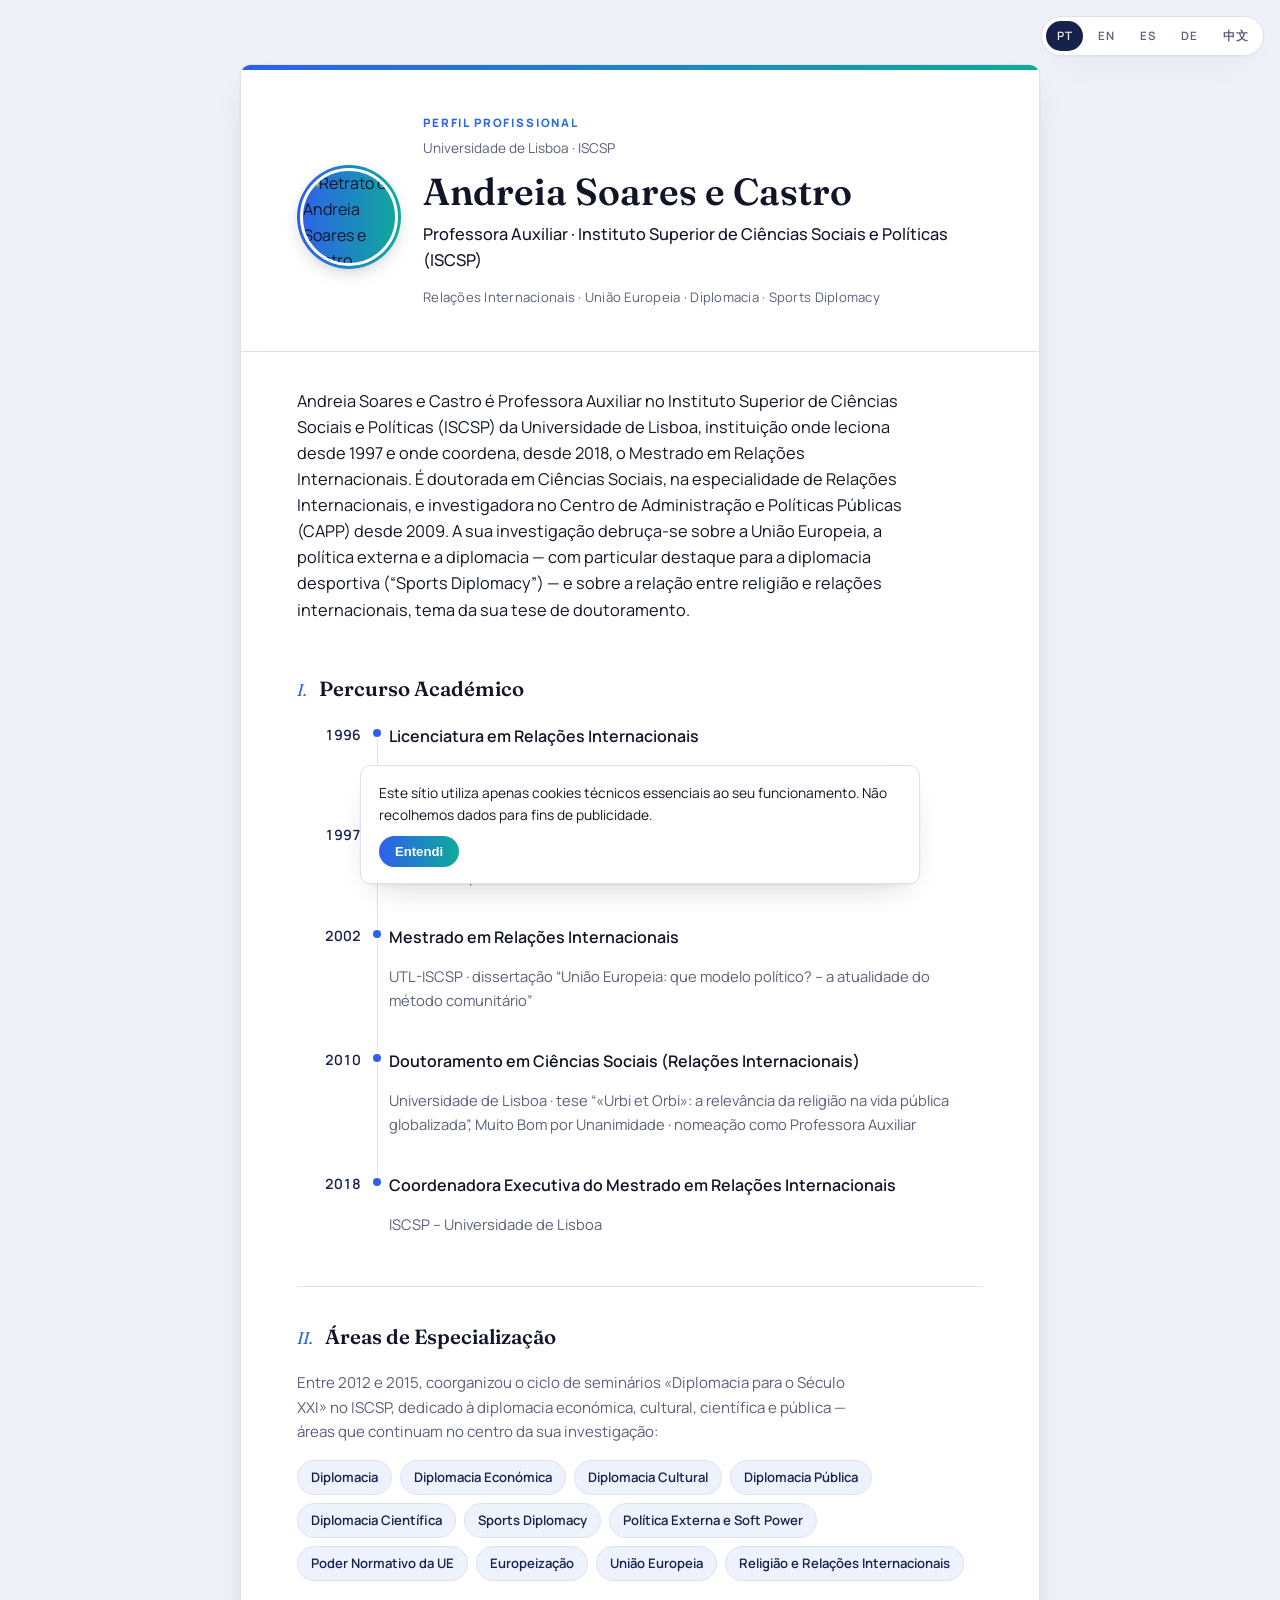
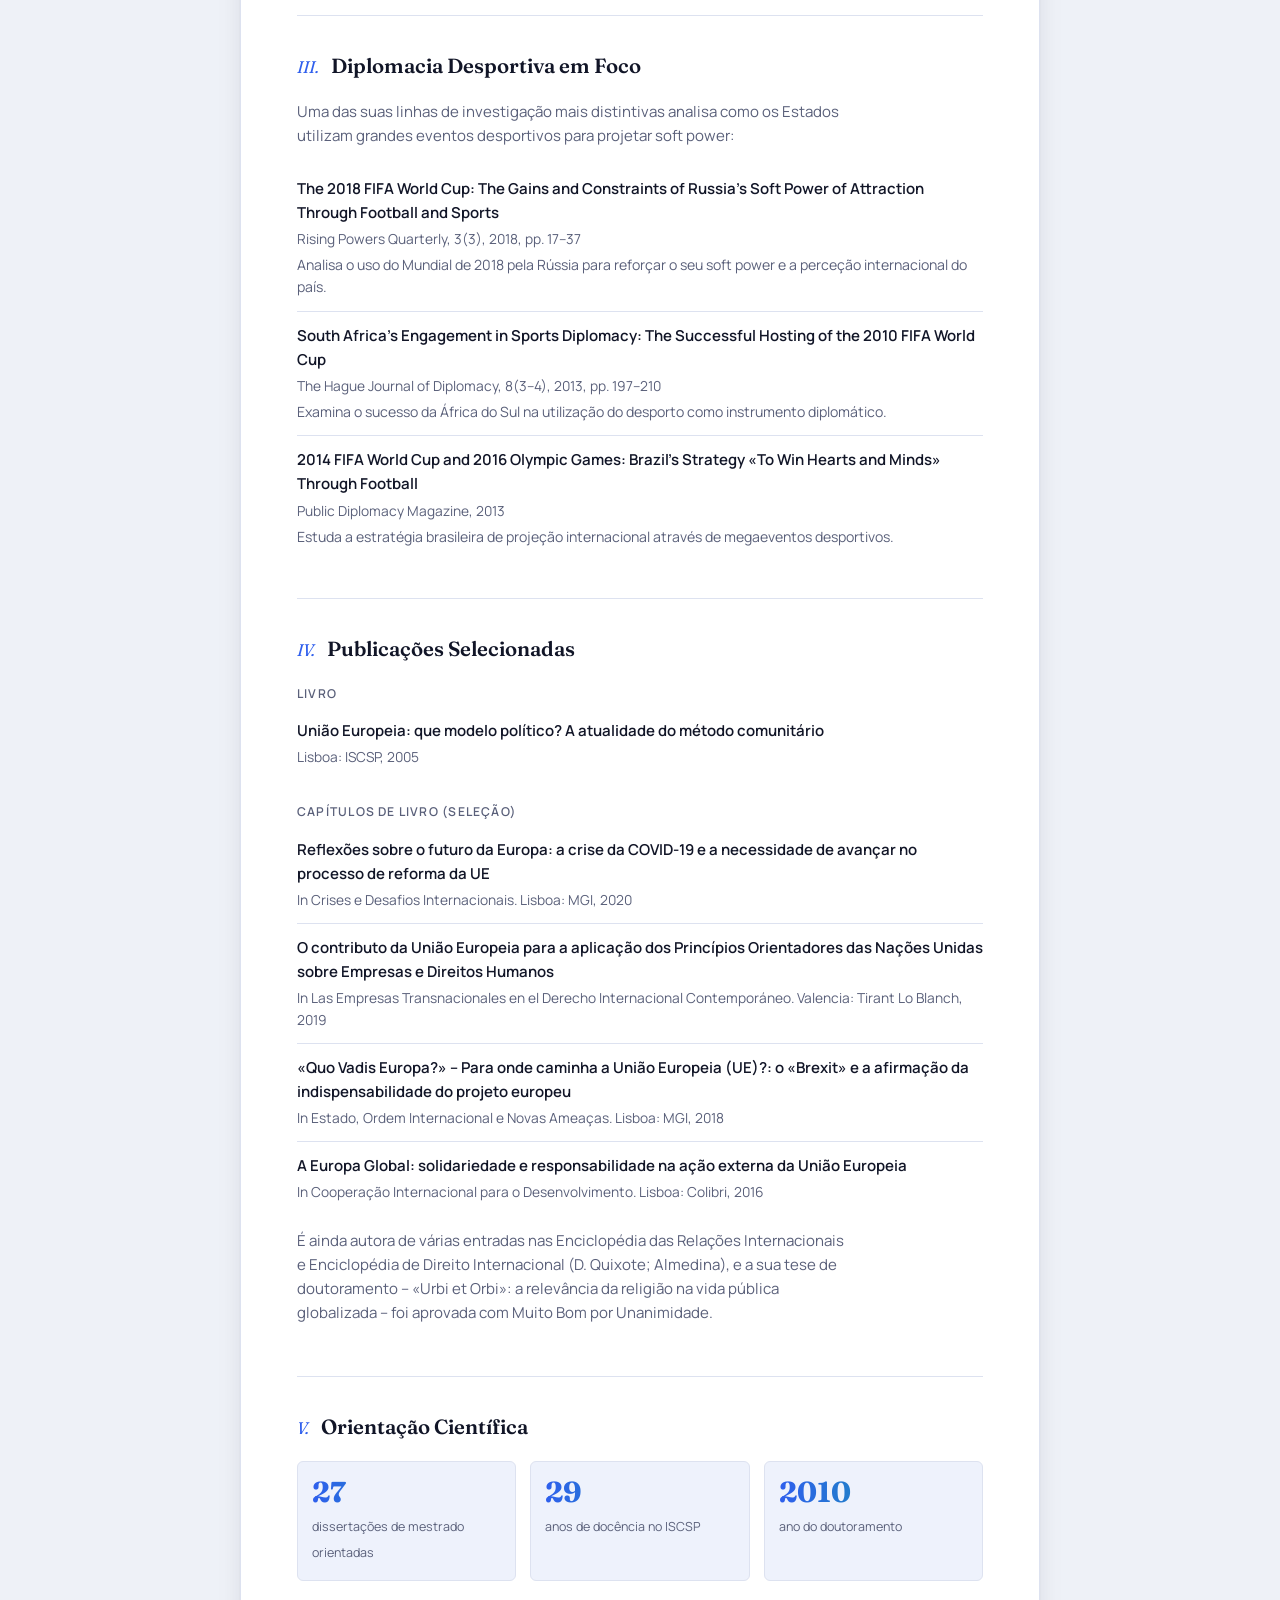
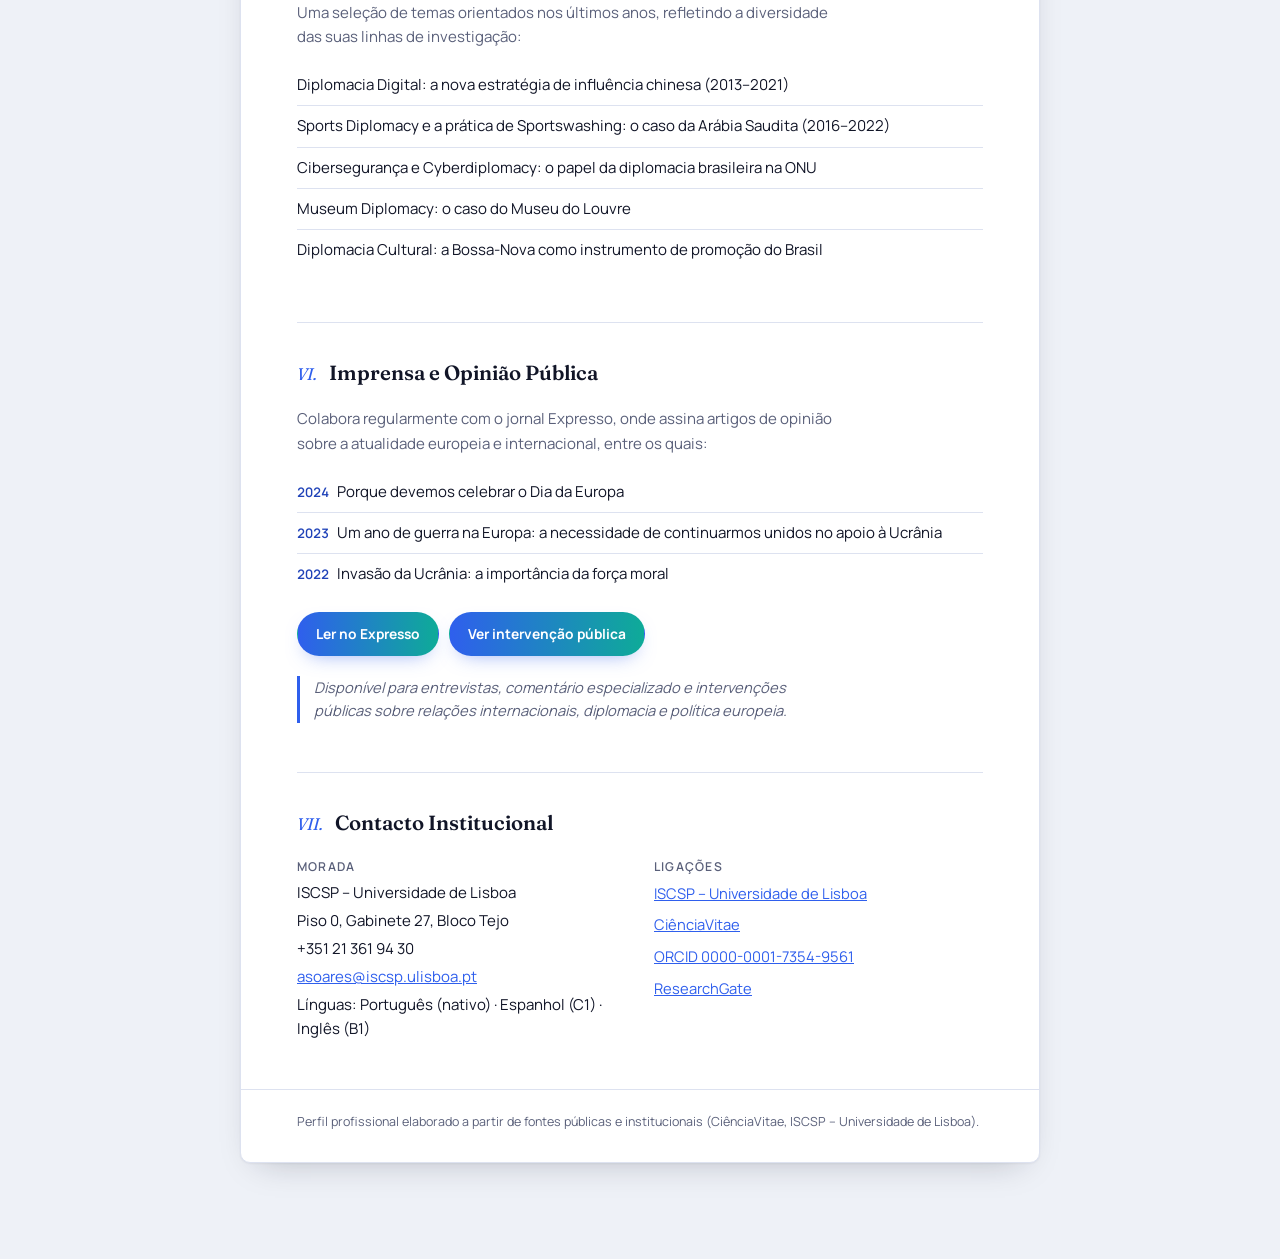
==== index.html @ 1258e805 "Rename index.html.txt to index.html" ====
<!doctype html>
  <html lang="pt-PT" data-lang="pt">
  <head>
  <meta charset="utf-8">
  <meta name="viewport" content="width=device-width, initial-scale=1">
  <title>Andreia Soares e Castro | Relações Internacionais, União Europeia, Diplomacia</title>
<meta name="description" content="Andreia Soares e Castro, Professora Auxiliar no ISCSP – Universidade de Lisboa. Investigação em União Europeia, política externa, diplomacia e Sports Diplomacy. Disponível para entrevistas e intervenções públicas.">
<link rel="canonical" href="https://andreiasoaresecastro.com/">
  <link rel="alternate" hreflang="pt-PT" href="https://andreiasoaresecastro.com/">
  <link rel="alternate" hreflang="en" href="https://andreiasoaresecastro.com/en/">
  <link rel="alternate" hreflang="es" href="https://andreiasoaresecastro.com/es/">
  <link rel="alternate" hreflang="de" href="https://andreiasoaresecastro.com/de/">
  <link rel="alternate" hreflang="zh-CN" href="https://andreiasoaresecastro.com/zh-cn/">
  <link rel="alternate" hreflang="x-default" href="https://andreiasoaresecastro.com/">
  <meta property="og:type" content="profile">
  <meta property="og:title" content="Andreia Soares e Castro | Relações Internacionais, União Europeia, Diplomacia">
  <meta property="og:description" content="Andreia Soares e Castro, Professora Auxiliar no ISCSP – Universidade de Lisboa. Investigação em União Europeia, política externa, diplomacia e Sports Diplomacy. Disponível para entrevistas e intervenções públicas.">
  <meta property="og:url" content="https://andreiasoaresecastro.com/">
  <meta property="og:image" content="https://www.iscsp.ulisboa.pt/uploads/2018/08/5b87fbf381e65-1-1.jpg">
  <meta property="og:locale" content="pt_PT">
  <meta property="og:site_name" content="Andreia Soares e Castro">
  <meta name="twitter:card" content="summary">
  <meta name="twitter:title" content="Andreia Soares e Castro | Relações Internacionais, União Europeia, Diplomacia">
  <meta name="twitter:description" content="Andreia Soares e Castro, Professora Auxiliar no ISCSP – Universidade de Lisboa. Investigação em União Europeia, política externa, diplomacia e Sports Diplomacy. Disponível para entrevistas e intervenções públicas.">
  <meta name="twitter:image" content="https://www.iscsp.ulisboa.pt/uploads/2018/08/5b87fbf381e65-1-1.jpg">
  <meta name="robots" content="index, follow">
  <link rel="stylesheet" href="style.css">
  <link rel="preconnect" href="https://fonts.googleapis.com">
  <link rel="stylesheet" href="https://fonts.googleapis.com/css2?family=Fraunces:opsz,wght@9..144,400;9..144,500;9..144,600;9..144,700&family=Manrope:wght@400;500;600;700;800&display=swap">
  <script type="application/ld+json">
  {
    "@context": "https://schema.org",
    "@type": "Person",
    "name": "Andreia Soares e Castro",
    "jobTitle": "Professora Auxiliar · Instituto Superior de Ciências Sociais e Políticas (ISCSP)",
    "description": "Andreia Soares e Castro, Professora Auxiliar no ISCSP – Universidade de Lisboa. Investigação em União Europeia, política externa, diplomacia e Sports Diplomacy. Disponível para entrevistas e intervenções públicas.",
    "url": "https://andreiasoaresecastro.com/",
    "image": "https://www.iscsp.ulisboa.pt/uploads/2018/08/5b87fbf381e65-1-1.jpg",
    "worksFor": {
    "@type": "CollegeOrUniversity",
          "name": "ISCSP – Universidade de Lisboa",
          "url": "https://www.iscsp.ulisboa.pt/"
      },
  "alumniOf": {
    "@type": "CollegeOrUniversity",
          "name": "Universidade de Lisboa"
      },
        "knowsLanguage": [
          "pt",
          "es",
          "en"
        ],
        "sameAs": [
          "https://www.iscsp.ulisboa.pt/pt/institucional/docentes/docentes/andreia-mendes-soares-e-castro",
          "https://www.cienciavitae.pt/portal/1B1D-8841-751B",
          "https://orcid.org/0000-0001-7354-9561",
          "https://www.researchgate.net/profile/Andreia-Castro",
          "https://expresso.pt/autores/2022-03-21-andreia-soares-e-castro-ea1dba96"
        ]
      }
</script>
      </head>
      <body data-root="true">
      <a class="skip-link" href="#main">Avançar para o conteúdo</a>
<nav class="langbar" role="group" aria-label="Idioma">
  <a href="/" data-lang="pt" aria-current="true">PT</a><a href="/en/" data-lang="en">EN</a><a href="/es/" data-lang="es">ES</a><a href="/de/" data-lang="de">DE</a><a href="/zh-cn/" data-lang="zh">中文</a>
      </nav>

      <div class="sheet">
        <div class="letterhead">
          <span class="portrait-wrap"><img class="portrait" src="https://www.iscsp.ulisboa.pt/uploads/2018/08/5b87fbf381e65-1-1.jpg" alt="Retrato de Andreia Soares e Castro" width="104" height="104" loading="eager"></span>
          <div>
      <p class="eyebrow">PERFIL PROFISSIONAL</p>
            <p class="institution">Universidade de Lisboa · ISCSP</p>
      <h1 class="name">Andreia Soares e Castro</h1>
            <p class="role">Professora Auxiliar · Instituto Superior de Ciências Sociais e Políticas (ISCSP)</p>
            <p class="tagline">Relações Internacionais · União Europeia · Diplomacia · Sports Diplomacy</p>
    </div>
  </div>
  <main id="main">
    <p class="lede" style="margin-top:28px">Andreia Soares e Castro é Professora Auxiliar no Instituto Superior de Ciências Sociais e Políticas (ISCSP) da Universidade de Lisboa, instituição onde leciona desde 1997 e onde coordena, desde 2018, o Mestrado em Relações Internacionais. É doutorada em Ciências Sociais, na especialidade de Relações Internacionais, e investigadora no Centro de Administração e Políticas Públicas (CAPP) desde 2009. A sua investigação debruça-se sobre a União Europeia, a política externa e a diplomacia — com particular destaque para a diplomacia desportiva (“Sports Diplomacy”) — e sobre a relação entre religião e relações internacionais, tema da sua tese de doutoramento.</p>

    <section class="dossier">
      <div class="sec-head"><span class="sec-num">I.</span><h2 class="sec-title">Percurso Académico</h2></div>
      <ul class="timeline"><li><span class="yr">1996</span><p class="tl-title">Licenciatura em Relações Internacionais</p><p class="tl-detail">16 valores · UTL-ISCSP</p></li><li><span class="yr">1997</span><p class="tl-title">Início da atividade docente</p><p class="tl-detail">Instituto Superior de Ciências Sociais e Políticas</p></li><li><span class="yr">2002</span><p class="tl-title">Mestrado em Relações Internacionais</p><p class="tl-detail">UTL-ISCSP · dissertação “União Europeia: que modelo político? – a atualidade do método comunitário”</p></li><li><span class="yr">2010</span><p class="tl-title">Doutoramento em Ciências Sociais (Relações Internacionais)</p><p class="tl-detail">Universidade de Lisboa · tese “«Urbi et Orbi»: a relevância da religião na vida pública globalizada”, Muito Bom por Unanimidade · nomeação como Professora Auxiliar</p></li><li><span class="yr">2018</span><p class="tl-title">Coordenadora Executiva do Mestrado em Relações Internacionais</p><p class="tl-detail">ISCSP – Universidade de Lisboa</p></li></ul>
    </section>

    <section class="dossier">
      <div class="sec-head"><span class="sec-num">II.</span><h2 class="sec-title">Áreas de Especialização</h2></div>
      <p class="intro-line">Entre 2012 e 2015, coorganizou o ciclo de seminários «Diplomacia para o Século XXI» no ISCSP, dedicado à diplomacia económica, cultural, científica e pública — áreas que continuam no centro da sua investigação:</p>
            <div class="tags"><span class="tag">Diplomacia</span><span class="tag">Diplomacia Económica</span><span class="tag">Diplomacia Cultural</span><span class="tag">Diplomacia Pública</span><span class="tag">Diplomacia Científica</span><span class="tag">Sports Diplomacy</span><span class="tag">Política Externa e Soft Power</span><span class="tag">Poder Normativo da UE</span><span class="tag">Europeização</span><span class="tag">União Europeia</span><span class="tag">Religião e Relações Internacionais</span></div>
          </section>
          <section class="dossier">
            <div class="sec-head"><span class="sec-num">III.</span><h2 class="sec-title">Diplomacia Desportiva em Foco</h2></div>
            <p class="intro-line">Uma das suas linhas de investigação mais distintivas analisa como os Estados utilizam grandes eventos desportivos para projetar soft power:</p>
            <ul class="biblio"><li><span class="cite-title">The 2018 FIFA World Cup: The Gains and Constraints of Russia&#x27;s Soft Power of Attraction Through Football and Sports</span><span class="cite-meta">Rising Powers Quarterly, 3(3), 2018, pp. 17–37</span><span class="cite-note">Analisa o uso do Mundial de 2018 pela Rússia para reforçar o seu soft power e a perceção internacional do país.</span></li><li><span class="cite-title">South Africa&#x27;s Engagement in Sports Diplomacy: The Successful Hosting of the 2010 FIFA World Cup</span><span class="cite-meta">The Hague Journal of Diplomacy, 8(3–4), 2013, pp. 197–210</span><span class="cite-note">Examina o sucesso da África do Sul na utilização do desporto como instrumento diplomático.</span></li><li><span class="cite-title">2014 FIFA World Cup and 2016 Olympic Games: Brazil&#x27;s Strategy «To Win Hearts and Minds» Through Football</span><span class="cite-meta">Public Diplomacy Magazine, 2013</span><span class="cite-note">Estuda a estratégia brasileira de projeção internacional através de megaeventos desportivos.</span></li></ul>
    </section>

          <section class="dossier">
            <div class="sec-head"><span class="sec-num">IV.</span><h2 class="sec-title">Publicações Selecionadas</h2></div>
      <h4 class="sub">Livro</h4>
      <ul class="biblio"><li><span class="cite-title">União Europeia: que modelo político? A atualidade do método comunitário</span><span class="cite-meta">Lisboa: ISCSP, 2005</span></li></ul>
            <h4 class="sub">Capítulos de Livro (seleção)</h4>
            <ul class="biblio"><li><span class="cite-title">Reflexões sobre o futuro da Europa: a crise da COVID-19 e a necessidade de avançar no processo de reforma da UE</span><span class="cite-meta">In Crises e Desafios Internacionais. Lisboa: MGI, 2020</span></li><li><span class="cite-title">O contributo da União Europeia para a aplicação dos Princípios Orientadores das Nações Unidas sobre Empresas e Direitos Humanos</span><span class="cite-meta">In Las Empresas Transnacionales en el Derecho Internacional Contemporáneo. Valencia: Tirant Lo Blanch, 2019</span></li><li><span class="cite-title">«Quo Vadis Europa?» – Para onde caminha a União Europeia (UE)?: o «Brexit» e a afirmação da indispensabilidade do projeto europeu</span><span class="cite-meta">In Estado, Ordem Internacional e Novas Ameaças. Lisboa: MGI, 2018</span></li><li><span class="cite-title">A Europa Global: solidariedade e responsabilidade na ação externa da União Europeia</span><span class="cite-meta">In Cooperação Internacional para o Desenvolvimento. Lisboa: Colibri, 2016</span></li></ul>
            <p class="intro-line" style="margin-top:14px">É ainda autora de várias entradas nas Enciclopédia das Relações Internacionais e Enciclopédia de Direito Internacional (D. Quixote; Almedina), e a sua tese de doutoramento – «Urbi et Orbi»: a relevância da religião na vida pública globalizada – foi aprovada com Muito Bom por Unanimidade.</p>
          </section>
          <section class="dossier">
            <div class="sec-head"><span class="sec-num">V.</span><h2 class="sec-title">Orientação Científica</h2></div>
            <div class="stats">
              <div class="stat"><span class="num">27</span><span class="lbl">dissertações de mestrado orientadas</span></div>
        <div class="stat"><span class="num">29</span><span class="lbl">anos de docência no ISCSP</span></div>
        <div class="stat"><span class="num">2010</span><span class="lbl">ano do doutoramento</span></div>
      </div>
      <p class="intro-line">Uma seleção de temas orientados nos últimos anos, refletindo a diversidade das suas linhas de investigação:</p>
      <ul class="press-list"><li>Diplomacia Digital: a nova estratégia de influência chinesa (2013–2021)</li><li>Sports Diplomacy e a prática de Sportswashing: o caso da Arábia Saudita (2016–2022)</li><li>Cibersegurança e Cyberdiplomacy: o papel da diplomacia brasileira na ONU</li><li>Museum Diplomacy: o caso do Museu do Louvre</li><li>Diplomacia Cultural: a Bossa-Nova como instrumento de promoção do Brasil</li></ul>
    </section>

    <section class="dossier">
      <div class="sec-head"><span class="sec-num">VI.</span><h2 class="sec-title">Imprensa e Opinião Pública</h2></div>
      <p class="intro-line">Colabora regularmente com o jornal Expresso, onde assina artigos de opinião sobre a atualidade europeia e internacional, entre os quais:</p>
      <ul class="press-list"><li><span class="yr-badge">2024</span>Porque devemos celebrar o Dia da Europa</li><li><span class="yr-badge">2023</span>Um ano de guerra na Europa: a necessidade de continuarmos unidos no apoio à Ucrânia</li><li><span class="yr-badge">2022</span>Invasão da Ucrânia: a importância da força moral</li></ul>
      <div class="btnrow">
        <a class="btn" href="https://expresso.pt/autores/2022-03-21-andreia-soares-e-castro-ea1dba96" target="_blank" rel="noopener">Ler no Expresso</a>
        <a class="btn" href="https://www.facebook.com/watch/?v=1083392265609381" target="_blank" rel="noopener">Ver intervenção pública</a>
      </div>
      <p class="availability">Disponível para entrevistas, comentário especializado e intervenções públicas sobre relações internacionais, diplomacia e política europeia.</p>
    </section>

    <section class="dossier">
            <div class="sec-head"><span class="sec-num">VII.</span><h2 class="sec-title">Contacto Institucional</h2></div>
            <div class="contact-grid">
              <div>
                <h4 class="sub">Morada</h4>
                <p>ISCSP &ndash; Universidade de Lisboa</p>
                <p>Piso 0, Gabinete 27, Bloco Tejo</p>
          <p>+351 21 361 94 30</p>
                <p><a href="mailto:asoares@iscsp.ulisboa.pt">asoares@iscsp.ulisboa.pt</a></p>
                <p>Línguas: Português (nativo) · Espanhol (C1) · Inglês (B1)</p>
              </div>
              <div>
                <h4 class="sub">Ligações</h4>
                <ul class="linklist">
                  <li><a href="https://www.iscsp.ulisboa.pt/pt/institucional/docentes/docentes/andreia-mendes-soares-e-castro" target="_blank" rel="noopener">ISCSP &ndash; Universidade de Lisboa</a></li>
                  <li><a href="https://www.cienciavitae.pt/portal/1B1D-8841-751B" target="_blank" rel="noopener">Ci&ecirc;nciaVitae</a></li>
                  <li><a href="https://orcid.org/0000-0001-7354-9561" target="_blank" rel="noopener">ORCID 0000-0001-7354-9561</a></li>
                  <li><a href="https://www.researchgate.net/profile/Andreia-Castro" target="_blank" rel="noopener">ResearchGate</a></li>
                </ul>
              </div>
            </div>
          </section>
</main>
      
        <footer class="colophon">Perfil profissional elaborado a partir de fontes públicas e institucionais (CiênciaVitae, ISCSP – Universidade de Lisboa).</footer>
</div>

<div class="cookie-banner" id="cookieBanner" role="dialog" aria-live="polite" hidden>
        <p>Este sítio utiliza apenas cookies técnicos essenciais ao seu funcionamento. Não recolhemos dados para fins de publicidade.</p>
        <button type="button" id="cookieAccept">Entendi</button>
      </div>
      
      <script src="site.js"></script>
      </body>
      </html>
---- style.css ----
:root{
    --bg:#eef1f7; --surface:#ffffff; --surface-2:#eef2fc; --ink:#111527; --ink-muted:#5a607a;
    --accent:#2f5fed; --accent-strong:#1f42b8; --accent-2:#0eab98; --line:#dde2f0;
    --navy:#16224a; --link:#2f5fed;
    --grad: linear-gradient(90deg, #2f5fed 0%, #0eab98 100%);
    --shadow: 0 1px 2px rgba(17,21,39,.05), 0 14px 34px -18px rgba(17,21,39,.28);
}
@media (prefers-color-scheme: dark){
    :root:not([data-theme="light"]){
          --bg:#0a0e1a; --surface:#111729; --surface-2:#182140; --ink:#edf0f9; --ink-muted:#99a2c0;
          --accent:#6690ff; --accent-strong:#8fabff; --accent-2:#2fe0c6; --line:#232c48;
          --navy:#9fb4f2; --link:#8fabff;
          --grad: linear-gradient(90deg, #6690ff 0%, #2fe0c6 100%);
          --shadow: 0 1px 2px rgba(0,0,0,.5), 0 14px 34px -16px rgba(0,0,0,.65);
    }
}
:root[data-theme="dark"]{
    --bg:#0a0e1a; --surface:#111729; --surface-2:#182140; --ink:#edf0f9; --ink-muted:#99a2c0;
    --accent:#6690ff; --accent-strong:#8fabff; --accent-2:#2fe0c6; --line:#232c48;
    --navy:#9fb4f2; --link:#8fabff;
    --grad: linear-gradient(90deg, #6690ff 0%, #2fe0c6 100%);
    --shadow: 0 1px 2px rgba(0,0,0,.5), 0 14px 34px -16px rgba(0,0,0,.65);
}
*{box-sizing:border-box;}
body{
    margin:0; background:var(--bg); color:var(--ink);
    font-family:'Manrope','PingFang SC','Microsoft YaHei',-apple-system,sans-serif;
    padding:0 16px; padding-block:64px 96px; line-height:1.6;
}
h1,h2,h3,.display{ font-family:'Fraunces',Georgia,'Songti SC',serif; text-wrap:balance; color:var(--ink); }
a{ color:var(--link); }
.skip-link{ position:absolute; left:-999px; top:auto; }
.skip-link:focus{ position:fixed; left:16px; top:16px; z-index:999; background:var(--surface); color:var(--ink); padding:10px 16px; border-radius:6px; box-shadow:var(--shadow); }

.langbar{
    position:fixed; top:16px; right:16px; z-index:50; display:flex; gap:4px;
    background:var(--surface); border:1px solid var(--line); border-radius:999px; padding:4px; box-shadow:var(--shadow);
}
.langbar a{
    font-family:'Manrope',sans-serif; font-size:.72rem; letter-spacing:.04em; font-weight:600;
    text-decoration:none; color:var(--ink-muted); padding:6px 11px; border-radius:999px; cursor:pointer;
}
.langbar a[aria-current="true"]{ background:var(--navy); color:var(--bg); }
.langbar a:focus-visible{ outline:2px solid var(--accent); outline-offset:2px; }

.sheet{ max-width:800px; margin:0 auto; background:var(--surface); border:1px solid var(--line); border-radius:10px; box-shadow:var(--shadow); overflow:hidden; }
.sheet::before{ content:""; display:block; height:5px; background:var(--grad); }

.letterhead{ padding:44px clamp(20px,5vw,56px) 30px; border-bottom:1px solid var(--line); display:flex; gap:22px; align-items:center; }
.portrait-wrap{ flex:none; width:104px; height:104px; border-radius:50%; background:var(--grad); padding:3px; box-shadow:0 6px 20px -8px rgba(17,21,39,.35); }
.portrait-wrap img{ display:block; width:100%; height:100%; border-radius:50%; object-fit:cover; object-position:top center; border:3px solid var(--surface); }
@media (max-width:480px){ .portrait-wrap{ width:76px; height:76px; } }
.eyebrow{ font-size:.72rem; letter-spacing:.16em; font-weight:800; background:var(--grad); -webkit-background-clip:text; background-clip:text; color:transparent; text-transform:uppercase; margin:0 0 6px; }
.institution{ font-size:.85rem; color:var(--ink-muted); margin:0 0 10px; }
h1.name{ font-size:clamp(1.7rem,4.2vw,2.35rem); font-weight:600; margin:0 0 8px; line-height:1.15; }
.role{ font-size:1.02rem; color:var(--ink); margin:0 0 10px; font-weight:500; }
.tagline{ font-size:.82rem; color:var(--ink-muted); letter-spacing:.02em; }

main{ padding:8px clamp(20px,5vw,56px) 10px; }
section.dossier{ padding:34px 0; border-bottom:1px solid var(--line); }
section.dossier:last-of-type{ border-bottom:none; }
.sec-head{ display:flex; align-items:baseline; gap:12px; margin:0 0 18px; }
.sec-num{ font-family:'Fraunces',serif; font-style:italic; color:var(--accent); font-size:1.05rem; flex:none; }
.sec-title{ font-size:1.28rem; font-weight:600; margin:0; }
p.lede{ font-size:1.02rem; max-width:62ch; color:var(--ink); }
p.intro-line{ color:var(--ink-muted); font-size:.94rem; max-width:62ch; margin:0 0 16px; }

.timeline{ list-style:none; margin:0; padding:0; }
.timeline li{ position:relative; padding:0 0 22px 92px; min-height:22px; }
.timeline li:last-child{ padding-bottom:0; }
.timeline .yr{ position:absolute; left:0; top:0; width:64px; text-align:right; font-variant-numeric:tabular-nums; font-weight:600; color:var(--navy); font-size:.88rem; }
.timeline li::before{ content:""; position:absolute; left:76px; top:5px; width:8px; height:8px; border-radius:50%; background:var(--accent); }
.timeline li::after{ content:""; position:absolute; left:79.5px; top:15px; bottom:-2px; width:1px; background:var(--line); }
.timeline li:last-child::after{ display:none; }
.timeline .tl-title{ font-weight:600; margin:0 0 2px; }
.timeline .tl-detail{ color:var(--ink-muted); font-size:.92rem; }

.tags{ display:flex; flex-wrap:wrap; gap:8px; }
.tag{ background:var(--surface-2); color:var(--navy); border:1px solid var(--line); border-radius:999px; padding:6px 13px; font-size:.82rem; font-weight:600; }

.stats{ display:grid; grid-template-columns:repeat(3,1fr); gap:14px; margin-bottom:20px; }
.stat{ border:1px solid var(--line); border-radius:6px; padding:16px 14px; background:var(--surface-2); }
.stat .num{ font-family:'Fraunces',serif; font-size:1.8rem; font-weight:700; font-variant-numeric:tabular-nums; background:var(--grad); -webkit-background-clip:text; background-clip:text; color:transparent; display:block; line-height:1; margin-bottom:6px; }
.stat .lbl{ font-size:.78rem; color:var(--ink-muted); }
@media (max-width:520px){ .stats{ grid-template-columns:1fr 1fr; } }

.biblio{ list-style:none; margin:0 0 4px; padding:0; }
.biblio li{ padding:12px 0; border-top:1px solid var(--line); font-size:.94rem; }
.biblio li:first-child{ border-top:none; }
.biblio .cite-title{ font-weight:600; }
.biblio .cite-meta{ color:var(--ink-muted); font-size:.86rem; display:block; margin-top:3px;}
.biblio .cite-note{ color:var(--ink-muted); font-size:.88rem; display:block; margin-top:4px; }

h4.sub{ font-family:'Manrope',sans-serif; font-size:.76rem; letter-spacing:.1em; text-transform:uppercase; color:var(--ink-muted); font-weight:600; margin:22px 0 4px; }
h4.sub:first-of-type{ margin-top:2px; }

.press-list{ list-style:none; margin:0 0 18px; padding:0; }
.press-list li{ padding:8px 0; border-top:1px solid var(--line); font-size:.94rem; }
.press-list li:first-child{ border-top:none; }
.press-list .yr-badge{ display:inline-block; font-variant-numeric:tabular-nums; color:var(--accent-strong); font-weight:600; font-size:.82rem; margin-right:8px; }

.btnrow{ display:flex; flex-wrap:wrap; gap:10px; margin:18px 0 20px; }
.btn{ display:inline-flex; align-items:center; gap:6px; border:1px solid transparent; background:var(--grad); color:#fff; text-decoration:none; padding:10px 18px; border-radius:999px; font-size:.86rem; font-weight:700; box-shadow:0 8px 20px -10px rgba(47,95,237,.55); }
.btn:hover{ filter:brightness(1.08); }

.availability{ font-style:italic; color:var(--ink-muted); font-size:.92rem; border-left:3px solid var(--accent); padding-left:14px; max-width:60ch; }

.contact-grid{ display:grid; grid-template-columns:1fr 1fr; gap:22px 28px; }
@media (max-width:560px){ .contact-grid{ grid-template-columns:1fr; } }
.contact-grid h4.sub{ margin-top:0; }
.contact-grid p{ margin:0 0 4px; font-size:.94rem; }
.linklist{ list-style:none; margin:0; padding:0; display:flex; flex-direction:column; gap:6px; }
.linklist a{ font-size:.92rem; }

footer.colophon{ padding:22px clamp(20px,5vw,56px) 30px; font-size:.78rem; color:var(--ink-muted); border-top:1px solid var(--line); }

.cookie-banner{ position:fixed; left:16px; right:16px; bottom:16px; max-width:560px; margin:0 auto; background:var(--surface); border:1px solid var(--line); border-radius:10px; box-shadow:var(--shadow); padding:16px 18px; font-size:.86rem; color:var(--ink); z-index:80; }
.cookie-banner p{ margin:0 0 10px; }
.cookie-banner button{ background:var(--grad); color:#fff; border:none; border-radius:999px; padding:8px 16px; font-weight:700; font-size:.82rem; cursor:pointer; }

[hidden]{ display:none !important; }

@media (prefers-reduced-motion:no-preference){
    .sheet{ animation:rise .5s ease-out; }
    @keyframes rise{ from{ opacity:0; transform:translateY(6px);} to{opacity:1; transform:none;} }
}
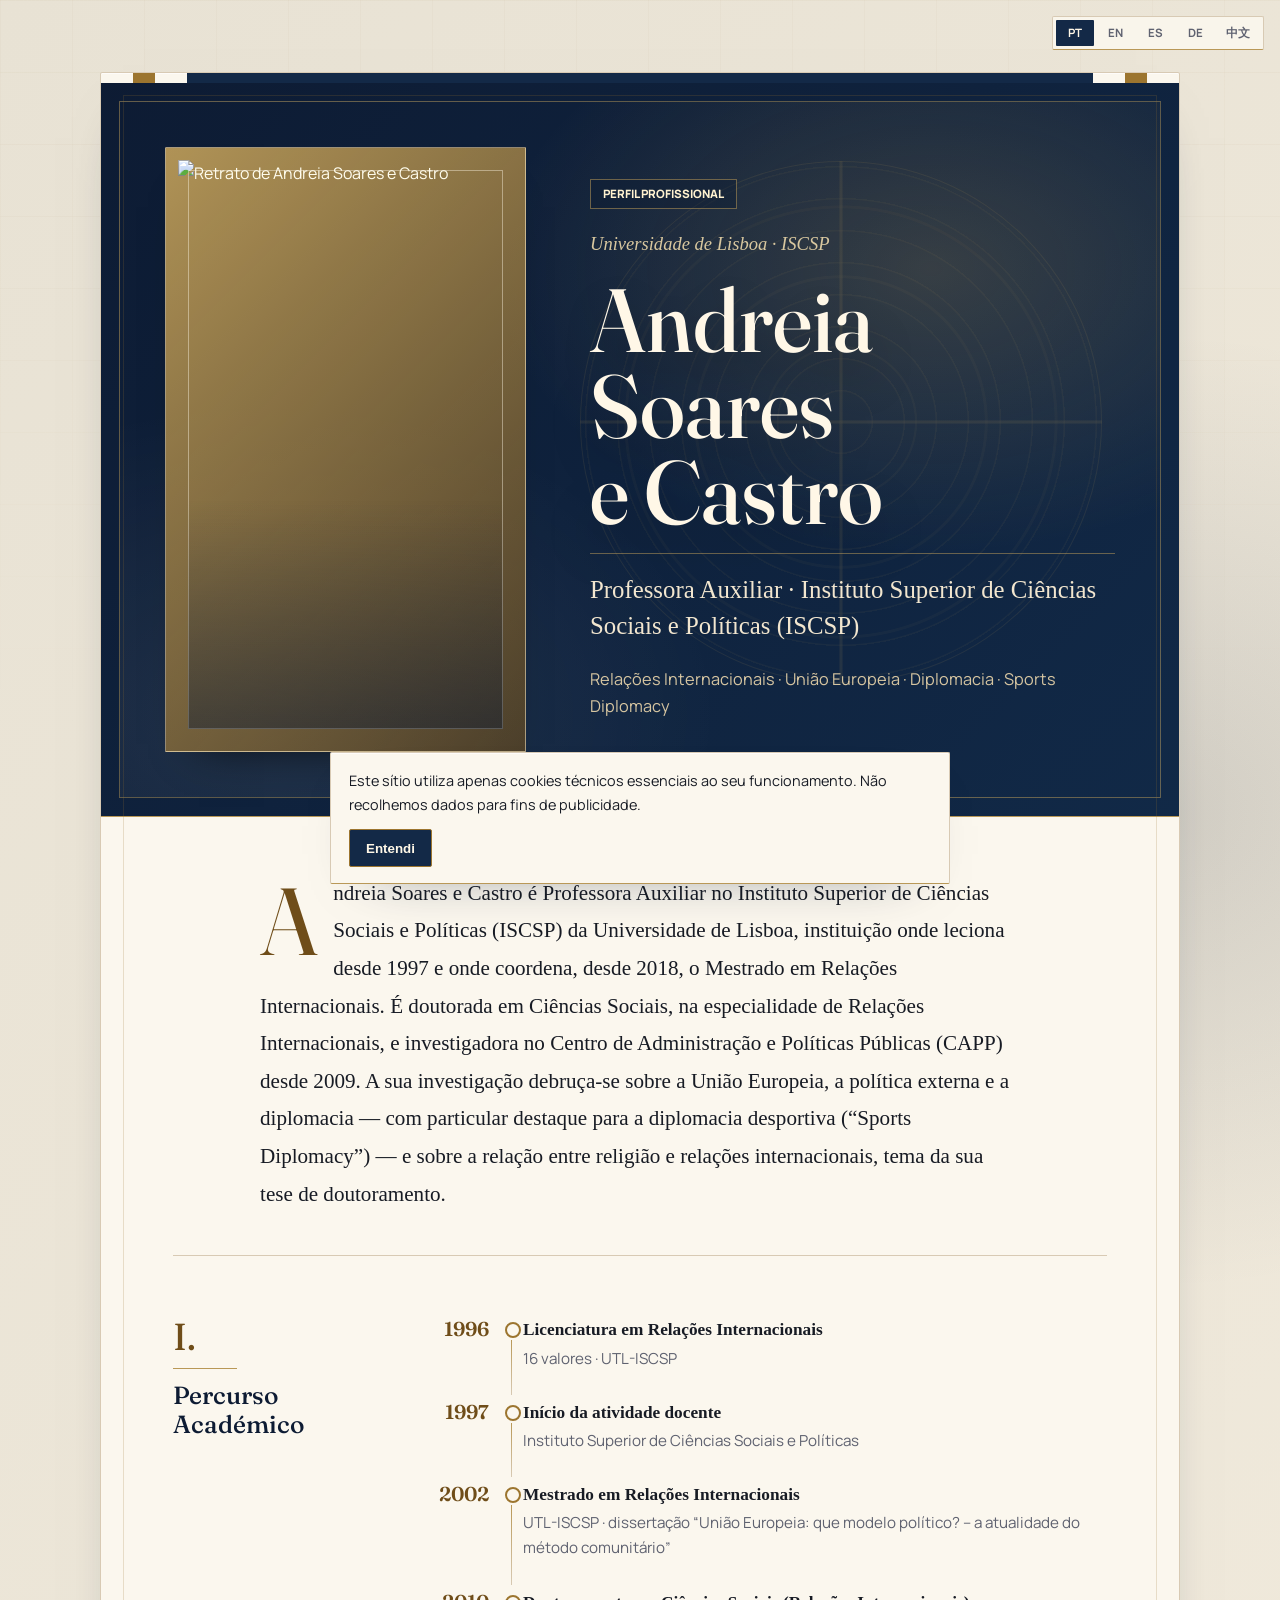
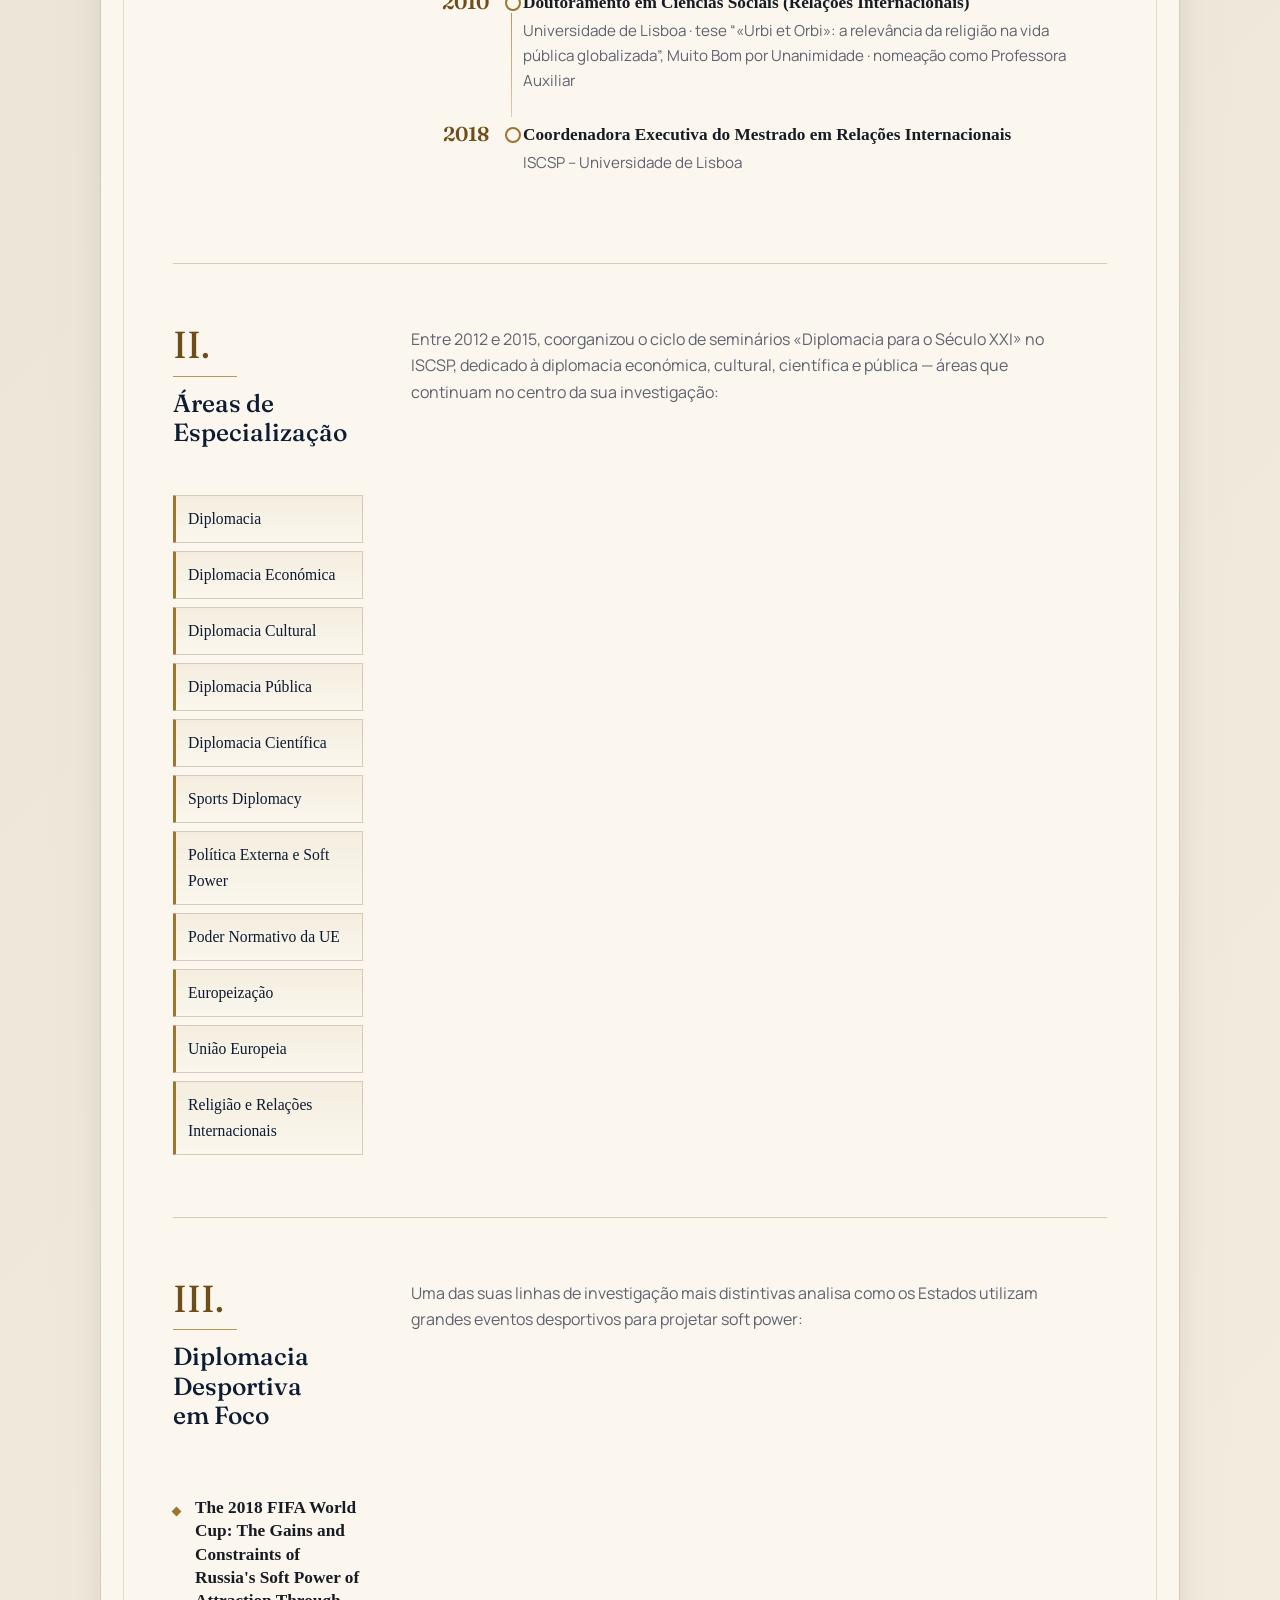
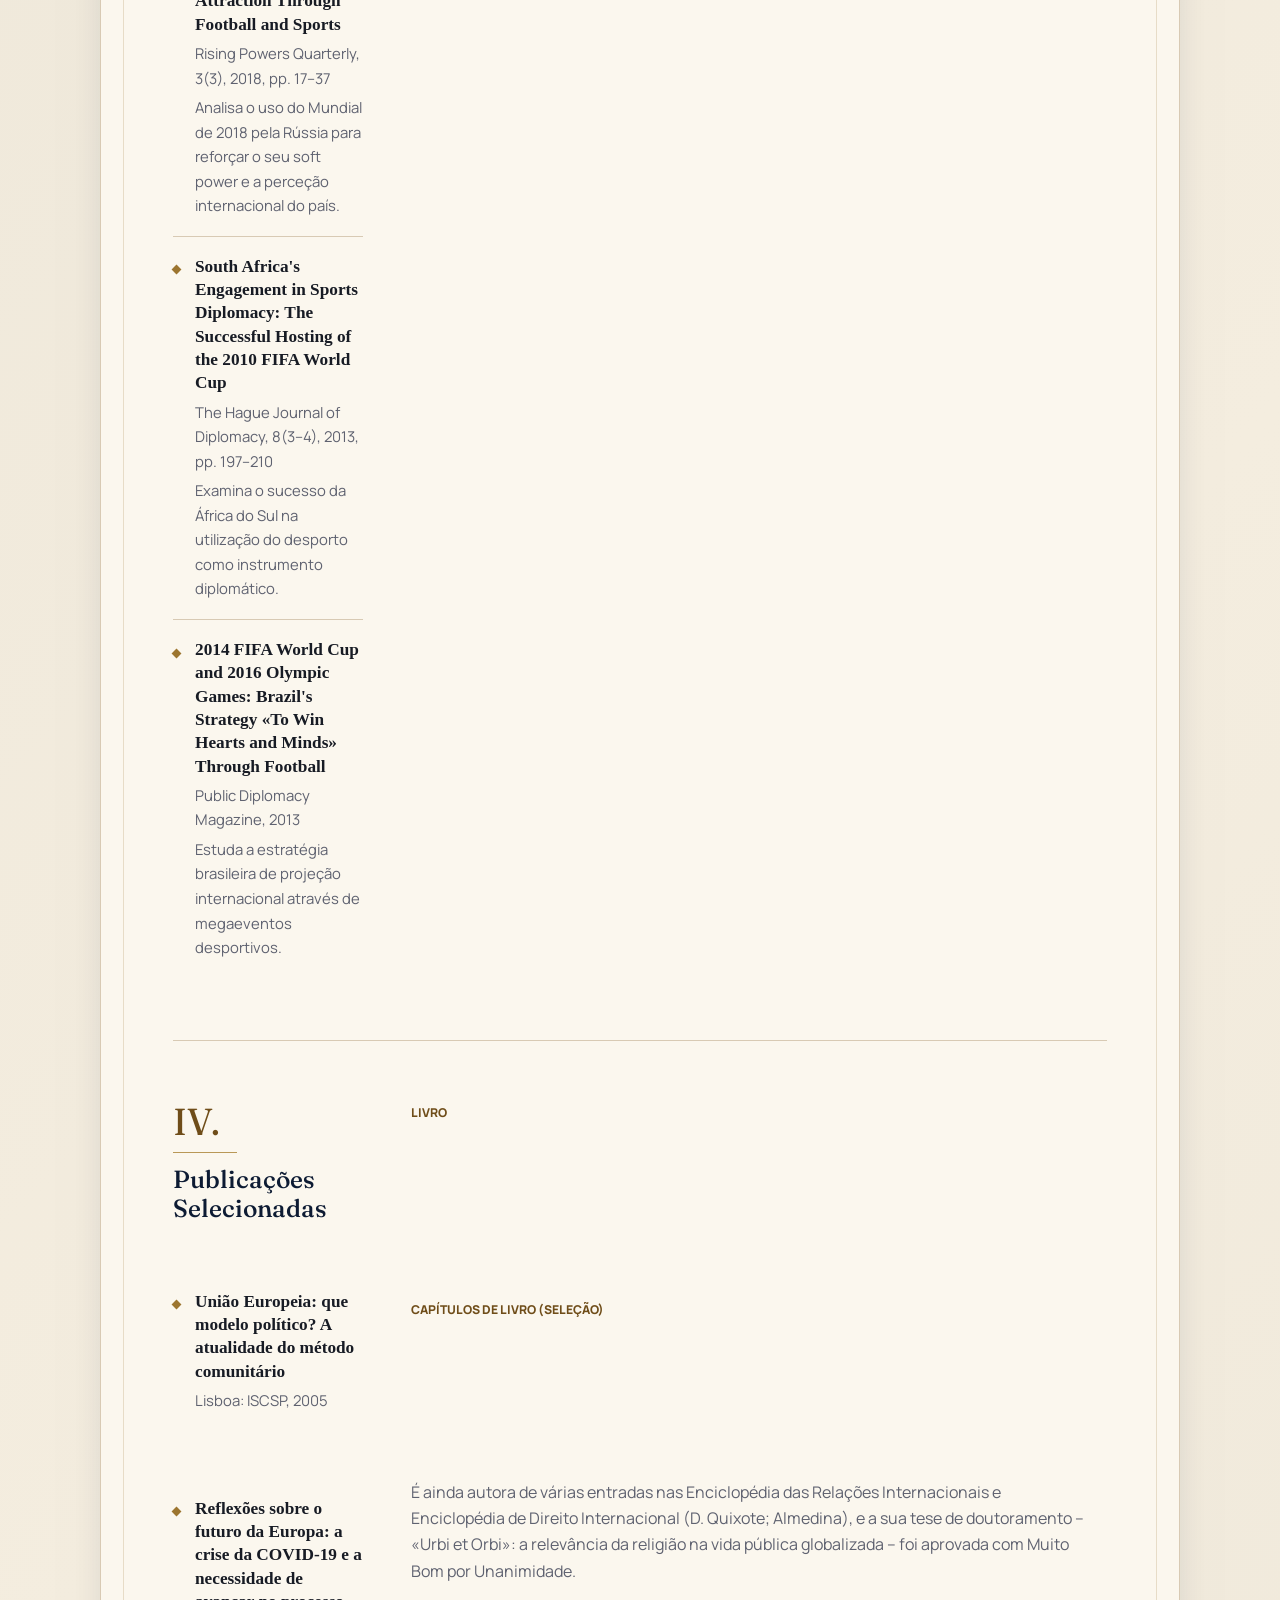
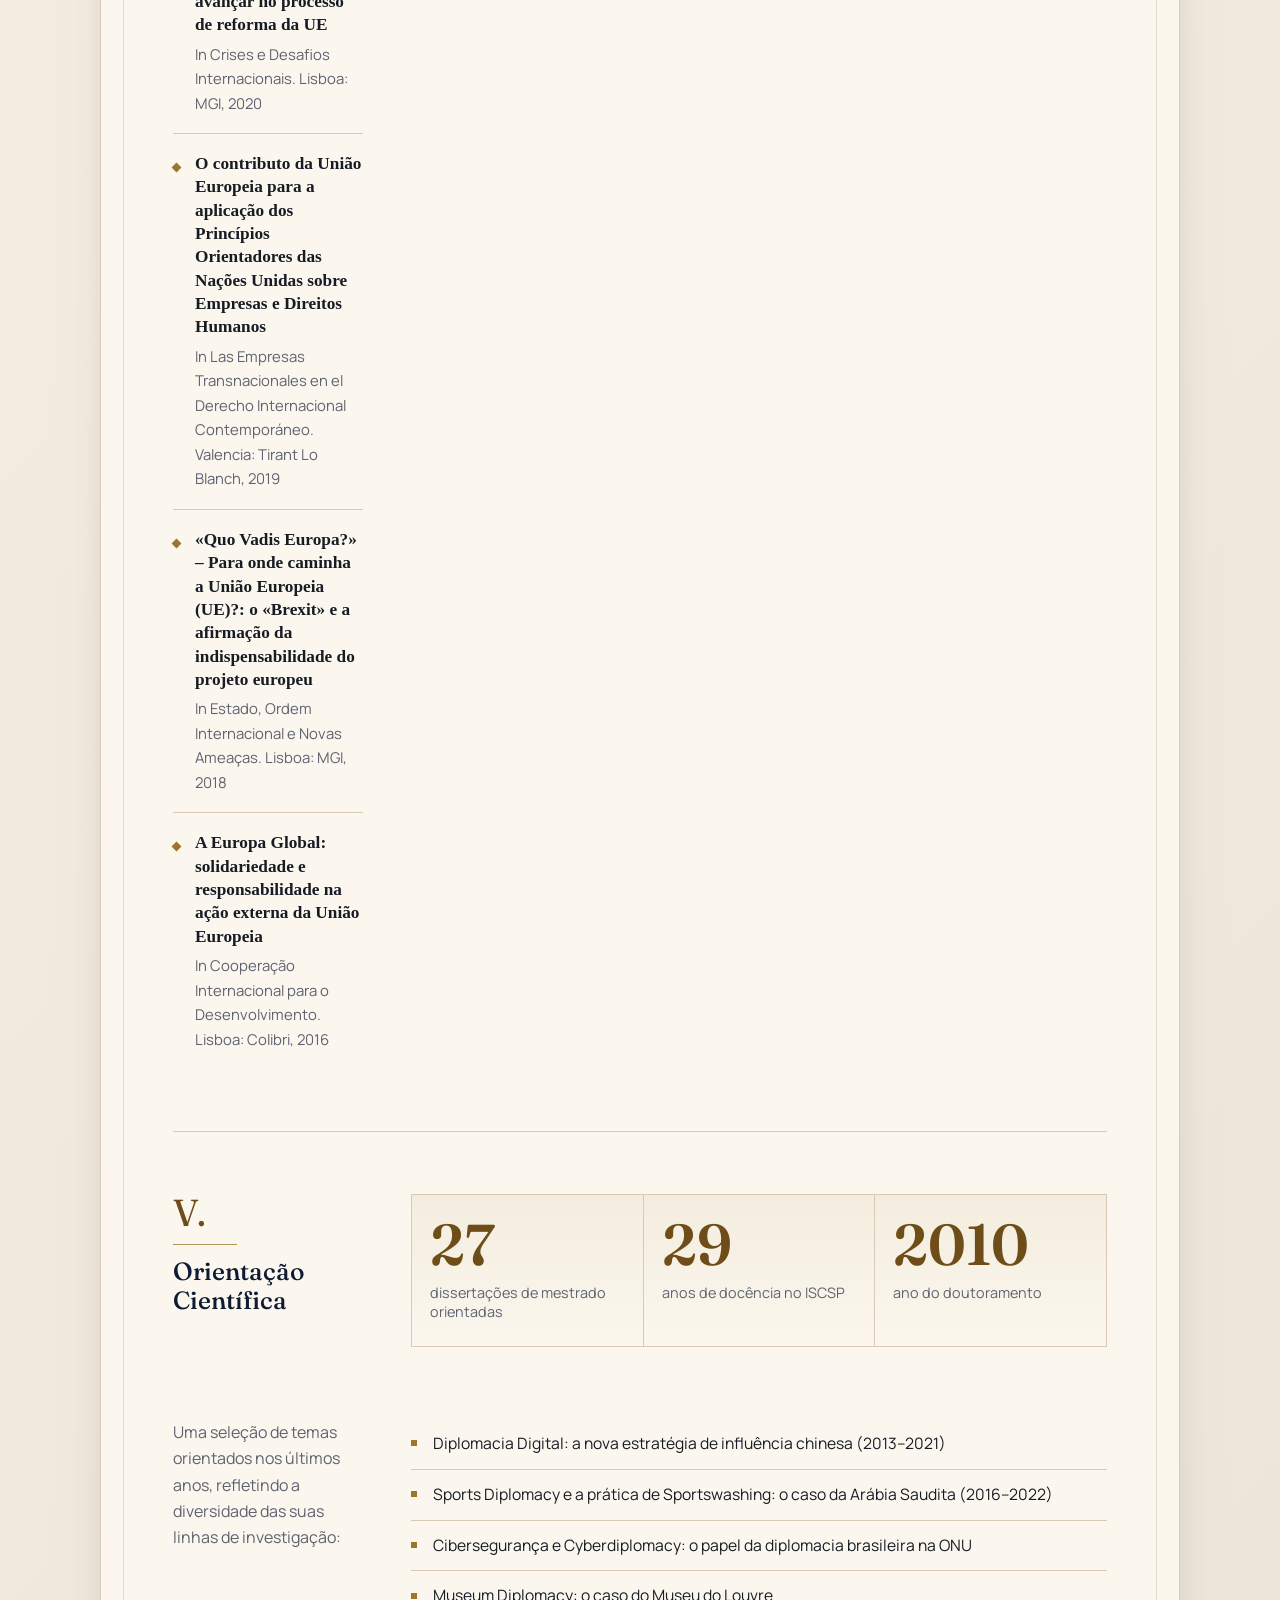
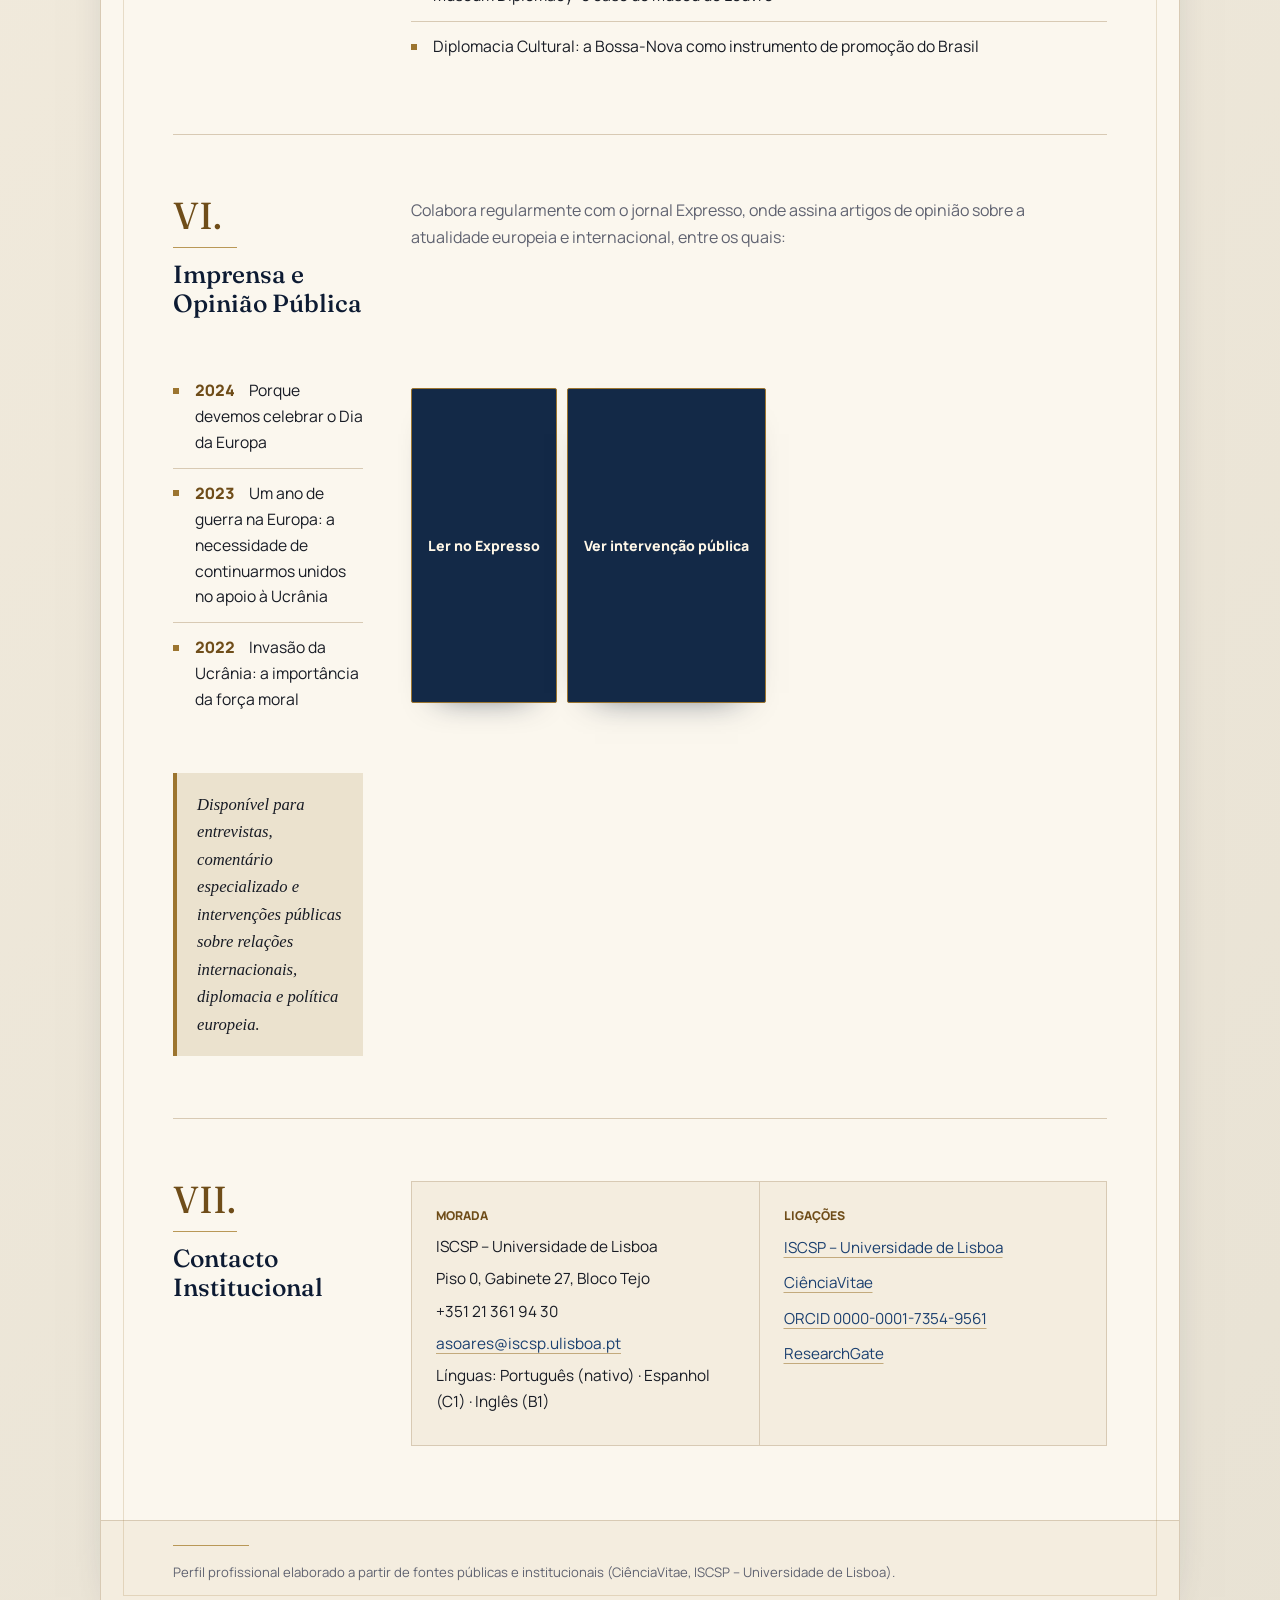
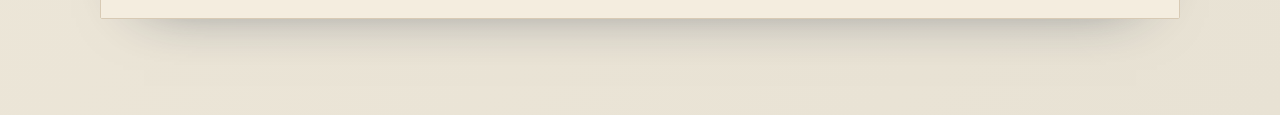
==== commit dab84605: "Redesign diplomatic academic profile" ====
--- a/index.html
+++ b/index.html
@@ -78,7 +78,7 @@
     </div>
   </div>
   <main id="main">
-    <p class="lede" style="margin-top:28px">Andreia Soares e Castro é Professora Auxiliar no Instituto Superior de Ciências Sociais e Políticas (ISCSP) da Universidade de Lisboa, instituição onde leciona desde 1997 e onde coordena, desde 2018, o Mestrado em Relações Internacionais. É doutorada em Ciências Sociais, na especialidade de Relações Internacionais, e investigadora no Centro de Administração e Políticas Públicas (CAPP) desde 2009. A sua investigação debruça-se sobre a União Europeia, a política externa e a diplomacia — com particular destaque para a diplomacia desportiva (“Sports Diplomacy”) — e sobre a relação entre religião e relações internacionais, tema da sua tese de doutoramento.</p>
+    <p class="lede">Andreia Soares e Castro é Professora Auxiliar no Instituto Superior de Ciências Sociais e Políticas (ISCSP) da Universidade de Lisboa, instituição onde leciona desde 1997 e onde coordena, desde 2018, o Mestrado em Relações Internacionais. É doutorada em Ciências Sociais, na especialidade de Relações Internacionais, e investigadora no Centro de Administração e Políticas Públicas (CAPP) desde 2009. A sua investigação debruça-se sobre a União Europeia, a política externa e a diplomacia — com particular destaque para a diplomacia desportiva (“Sports Diplomacy”) — e sobre a relação entre religião e relações internacionais, tema da sua tese de doutoramento.</p>
 
     <section class="dossier">
       <div class="sec-head"><span class="sec-num">I.</span><h2 class="sec-title">Percurso Académico</h2></div>
@@ -102,7 +102,7 @@
       <ul class="biblio"><li><span class="cite-title">União Europeia: que modelo político? A atualidade do método comunitário</span><span class="cite-meta">Lisboa: ISCSP, 2005</span></li></ul>
             <h4 class="sub">Capítulos de Livro (seleção)</h4>
             <ul class="biblio"><li><span class="cite-title">Reflexões sobre o futuro da Europa: a crise da COVID-19 e a necessidade de avançar no processo de reforma da UE</span><span class="cite-meta">In Crises e Desafios Internacionais. Lisboa: MGI, 2020</span></li><li><span class="cite-title">O contributo da União Europeia para a aplicação dos Princípios Orientadores das Nações Unidas sobre Empresas e Direitos Humanos</span><span class="cite-meta">In Las Empresas Transnacionales en el Derecho Internacional Contemporáneo. Valencia: Tirant Lo Blanch, 2019</span></li><li><span class="cite-title">«Quo Vadis Europa?» – Para onde caminha a União Europeia (UE)?: o «Brexit» e a afirmação da indispensabilidade do projeto europeu</span><span class="cite-meta">In Estado, Ordem Internacional e Novas Ameaças. Lisboa: MGI, 2018</span></li><li><span class="cite-title">A Europa Global: solidariedade e responsabilidade na ação externa da União Europeia</span><span class="cite-meta">In Cooperação Internacional para o Desenvolvimento. Lisboa: Colibri, 2016</span></li></ul>
-            <p class="intro-line" style="margin-top:14px">É ainda autora de várias entradas nas Enciclopédia das Relações Internacionais e Enciclopédia de Direito Internacional (D. Quixote; Almedina), e a sua tese de doutoramento – «Urbi et Orbi»: a relevância da religião na vida pública globalizada – foi aprovada com Muito Bom por Unanimidade.</p>
+            <p class="intro-line">É ainda autora de várias entradas nas Enciclopédia das Relações Internacionais e Enciclopédia de Direito Internacional (D. Quixote; Almedina), e a sua tese de doutoramento – «Urbi et Orbi»: a relevância da religião na vida pública globalizada – foi aprovada com Muito Bom por Unanimidade.</p>
           </section>
           <section class="dossier">
             <div class="sec-head"><span class="sec-num">V.</span><h2 class="sec-title">Orientação Científica</h2></div>
--- a/style.css
+++ b/style.css
@@ -1,126 +1,950 @@
 :root{
-    --bg:#eef1f7; --surface:#ffffff; --surface-2:#eef2fc; --ink:#111527; --ink-muted:#5a607a;
-    --accent:#2f5fed; --accent-strong:#1f42b8; --accent-2:#0eab98; --line:#dde2f0;
-    --navy:#16224a; --link:#2f5fed;
-    --grad: linear-gradient(90deg, #2f5fed 0%, #0eab98 100%);
-    --shadow: 0 1px 2px rgba(17,21,39,.05), 0 14px 34px -18px rgba(17,21,39,.28);
-}
+  color-scheme: light;
+  --bg:#e8e2d4;
+  --surface:#fbf7ee;
+  --surface-2:#f4eddf;
+  --surface-3:#ebe1cf;
+  --ink:#171b24;
+  --ink-muted:#5f6270;
+  --accent:#9c752f;
+  --accent-strong:#6f4d19;
+  --accent-2:#c2a05a;
+  --line:#d8cab4;
+  --line-strong:#b99857;
+  --navy:#0d1b33;
+  --navy-2:#132947;
+  --link:#1a3f6f;
+  --gold-wash:rgba(156,117,47,.16);
+  --seal:rgba(156,117,47,.12);
+  --shadow:0 22px 60px -44px rgba(13,27,51,.65), 0 1px 0 rgba(255,255,255,.7) inset;
+}
+
 @media (prefers-color-scheme: dark){
-    :root:not([data-theme="light"]){
-          --bg:#0a0e1a; --surface:#111729; --surface-2:#182140; --ink:#edf0f9; --ink-muted:#99a2c0;
-          --accent:#6690ff; --accent-strong:#8fabff; --accent-2:#2fe0c6; --line:#232c48;
-          --navy:#9fb4f2; --link:#8fabff;
-          --grad: linear-gradient(90deg, #6690ff 0%, #2fe0c6 100%);
-          --shadow: 0 1px 2px rgba(0,0,0,.5), 0 14px 34px -16px rgba(0,0,0,.65);
-    }
-}
+  :root:not([data-theme="light"]){
+    color-scheme: dark;
+    --bg:#070b12;
+    --surface:#0d1420;
+    --surface-2:#121d2d;
+    --surface-3:#18263a;
+    --ink:#f4efe5;
+    --ink-muted:#b9b0a1;
+    --accent:#d3ad65;
+    --accent-strong:#f0cf88;
+    --accent-2:#b88c42;
+    --line:#2a3544;
+    --line-strong:#82632e;
+    --navy:#f1e7d3;
+    --navy-2:#17263b;
+    --link:#e3bf74;
+    --gold-wash:rgba(211,173,101,.13);
+    --seal:rgba(211,173,101,.1);
+    --shadow:0 24px 70px -38px rgba(0,0,0,.9), 0 1px 0 rgba(255,255,255,.06) inset;
+  }
+}
+
 :root[data-theme="dark"]{
-    --bg:#0a0e1a; --surface:#111729; --surface-2:#182140; --ink:#edf0f9; --ink-muted:#99a2c0;
-    --accent:#6690ff; --accent-strong:#8fabff; --accent-2:#2fe0c6; --line:#232c48;
-    --navy:#9fb4f2; --link:#8fabff;
-    --grad: linear-gradient(90deg, #6690ff 0%, #2fe0c6 100%);
-    --shadow: 0 1px 2px rgba(0,0,0,.5), 0 14px 34px -16px rgba(0,0,0,.65);
-}
-*{box-sizing:border-box;}
+  color-scheme: dark;
+  --bg:#070b12;
+  --surface:#0d1420;
+  --surface-2:#121d2d;
+  --surface-3:#18263a;
+  --ink:#f4efe5;
+  --ink-muted:#b9b0a1;
+  --accent:#d3ad65;
+  --accent-strong:#f0cf88;
+  --accent-2:#b88c42;
+  --line:#2a3544;
+  --line-strong:#82632e;
+  --navy:#f1e7d3;
+  --navy-2:#17263b;
+  --link:#e3bf74;
+  --gold-wash:rgba(211,173,101,.13);
+  --seal:rgba(211,173,101,.1);
+  --shadow:0 24px 70px -38px rgba(0,0,0,.9), 0 1px 0 rgba(255,255,255,.06) inset;
+}
+
+*{ box-sizing:border-box; }
+
+html{ scroll-behavior:smooth; }
+
 body{
-    margin:0; background:var(--bg); color:var(--ink);
-    font-family:'Manrope','PingFang SC','Microsoft YaHei',-apple-system,sans-serif;
-    padding:0 16px; padding-block:64px 96px; line-height:1.6;
-}
-h1,h2,h3,.display{ font-family:'Fraunces',Georgia,'Songti SC',serif; text-wrap:balance; color:var(--ink); }
-a{ color:var(--link); }
-.skip-link{ position:absolute; left:-999px; top:auto; }
-.skip-link:focus{ position:fixed; left:16px; top:16px; z-index:999; background:var(--surface); color:var(--ink); padding:10px 16px; border-radius:6px; box-shadow:var(--shadow); }
+  margin:0;
+  min-width:320px;
+  background:
+    radial-gradient(circle at 18% -8%, rgba(156,117,47,.18), transparent 34rem),
+    radial-gradient(circle at 92% 10%, rgba(13,27,51,.12), transparent 30rem),
+    linear-gradient(135deg, var(--bg) 0%, var(--surface-2) 52%, var(--bg) 100%);
+  color:var(--ink);
+  font-family:"Manrope","PingFang SC","Microsoft YaHei",-apple-system,BlinkMacSystemFont,"Segoe UI",sans-serif;
+  line-height:1.65;
+  padding:72px 16px 96px;
+  text-rendering:optimizeLegibility;
+}
+
+body::before{
+  content:"";
+  position:fixed;
+  inset:0;
+  z-index:-1;
+  pointer-events:none;
+  opacity:.5;
+  background-image:
+    linear-gradient(rgba(156,117,47,.08) 1px, transparent 1px),
+    linear-gradient(90deg, rgba(156,117,47,.06) 1px, transparent 1px);
+  background-size:72px 72px;
+  mask-image:linear-gradient(to bottom, #000, transparent 85%);
+}
+
+h1,h2,h3,.display{
+  color:var(--ink);
+  font-family:"Fraunces", Georgia, "Times New Roman", "Songti SC", serif;
+  font-weight:500;
+  letter-spacing:0;
+  text-wrap:balance;
+}
+
+p{ margin-top:0; }
+
+a{
+  color:var(--link);
+  text-decoration-color:rgba(156,117,47,.55);
+  text-decoration-thickness:1px;
+  text-underline-offset:4px;
+  transition:color .2s ease, text-decoration-color .2s ease, background-color .2s ease, border-color .2s ease, transform .2s ease;
+}
+
+a:hover{
+  color:var(--accent-strong);
+  text-decoration-color:currentColor;
+}
+
+:focus-visible{
+  outline:2px solid var(--accent);
+  outline-offset:4px;
+}
+
+.skip-link{
+  position:absolute;
+  left:-999px;
+  top:auto;
+}
+
+.skip-link:focus{
+  position:fixed;
+  left:16px;
+  top:16px;
+  z-index:999;
+  background:var(--navy-2);
+  color:#fff7e7;
+  padding:10px 16px;
+  border:1px solid var(--line-strong);
+  border-radius:2px;
+  box-shadow:var(--shadow);
+}
 
 .langbar{
-    position:fixed; top:16px; right:16px; z-index:50; display:flex; gap:4px;
-    background:var(--surface); border:1px solid var(--line); border-radius:999px; padding:4px; box-shadow:var(--shadow);
-}
+  position:fixed;
+  top:16px;
+  right:16px;
+  z-index:50;
+  display:flex;
+  gap:2px;
+  max-width:calc(100vw - 32px);
+  padding:3px;
+  background:rgba(251,247,238,.9);
+  border:1px solid var(--line);
+  border-bottom-color:var(--line-strong);
+  border-radius:2px;
+  box-shadow:0 12px 32px -24px rgba(13,27,51,.65);
+  backdrop-filter:blur(14px);
+}
+
+:root[data-theme="dark"] .langbar{ background:rgba(13,20,32,.88); }
+
+@media (prefers-color-scheme: dark){
+  :root:not([data-theme="light"]) .langbar{ background:rgba(13,20,32,.88); }
+}
+
 .langbar a{
-    font-family:'Manrope',sans-serif; font-size:.72rem; letter-spacing:.04em; font-weight:600;
-    text-decoration:none; color:var(--ink-muted); padding:6px 11px; border-radius:999px; cursor:pointer;
-}
-.langbar a[aria-current="true"]{ background:var(--navy); color:var(--bg); }
-.langbar a:focus-visible{ outline:2px solid var(--accent); outline-offset:2px; }
-
-.sheet{ max-width:800px; margin:0 auto; background:var(--surface); border:1px solid var(--line); border-radius:10px; box-shadow:var(--shadow); overflow:hidden; }
-.sheet::before{ content:""; display:block; height:5px; background:var(--grad); }
-
-.letterhead{ padding:44px clamp(20px,5vw,56px) 30px; border-bottom:1px solid var(--line); display:flex; gap:22px; align-items:center; }
-.portrait-wrap{ flex:none; width:104px; height:104px; border-radius:50%; background:var(--grad); padding:3px; box-shadow:0 6px 20px -8px rgba(17,21,39,.35); }
-.portrait-wrap img{ display:block; width:100%; height:100%; border-radius:50%; object-fit:cover; object-position:top center; border:3px solid var(--surface); }
-@media (max-width:480px){ .portrait-wrap{ width:76px; height:76px; } }
-.eyebrow{ font-size:.72rem; letter-spacing:.16em; font-weight:800; background:var(--grad); -webkit-background-clip:text; background-clip:text; color:transparent; text-transform:uppercase; margin:0 0 6px; }
-.institution{ font-size:.85rem; color:var(--ink-muted); margin:0 0 10px; }
-h1.name{ font-size:clamp(1.7rem,4.2vw,2.35rem); font-weight:600; margin:0 0 8px; line-height:1.15; }
-.role{ font-size:1.02rem; color:var(--ink); margin:0 0 10px; font-weight:500; }
-.tagline{ font-size:.82rem; color:var(--ink-muted); letter-spacing:.02em; }
-
-main{ padding:8px clamp(20px,5vw,56px) 10px; }
-section.dossier{ padding:34px 0; border-bottom:1px solid var(--line); }
-section.dossier:last-of-type{ border-bottom:none; }
-.sec-head{ display:flex; align-items:baseline; gap:12px; margin:0 0 18px; }
-.sec-num{ font-family:'Fraunces',serif; font-style:italic; color:var(--accent); font-size:1.05rem; flex:none; }
-.sec-title{ font-size:1.28rem; font-weight:600; margin:0; }
-p.lede{ font-size:1.02rem; max-width:62ch; color:var(--ink); }
-p.intro-line{ color:var(--ink-muted); font-size:.94rem; max-width:62ch; margin:0 0 16px; }
-
-.timeline{ list-style:none; margin:0; padding:0; }
-.timeline li{ position:relative; padding:0 0 22px 92px; min-height:22px; }
+  min-width:38px;
+  padding:7px 10px;
+  color:var(--ink-muted);
+  font-size:.72rem;
+  font-weight:700;
+  letter-spacing:0;
+  line-height:1;
+  text-align:center;
+  text-decoration:none;
+  border-radius:1px;
+}
+
+.langbar a[aria-current="true"]{
+  background:var(--navy-2);
+  color:#fff7e7;
+}
+
+.sheet{
+  position:relative;
+  width:min(100%, 1080px);
+  margin:0 auto;
+  overflow:hidden;
+  background:var(--surface);
+  border:1px solid var(--line);
+  border-radius:2px;
+  box-shadow:var(--shadow);
+}
+
+.sheet::before{
+  content:"";
+  display:block;
+  height:10px;
+  background:
+    linear-gradient(90deg, transparent 0 3%, var(--accent) 3% 5%, transparent 5% 8%, var(--navy-2) 8% 92%, transparent 92% 95%, var(--accent) 95% 97%, transparent 97% 100%);
+}
+
+.sheet::after{
+  content:"";
+  position:absolute;
+  inset:22px;
+  pointer-events:none;
+  border:1px solid rgba(156,117,47,.2);
+}
+
+.letterhead{
+  position:relative;
+  isolation:isolate;
+  overflow:hidden;
+  display:grid;
+  grid-template-columns:minmax(270px, 38%) 1fr;
+  gap:clamp(28px, 5vw, 64px);
+  align-items:stretch;
+  min-height:520px;
+  padding:clamp(30px, 6vw, 64px);
+  color:#fff7e7;
+  background:
+    linear-gradient(135deg, rgba(13,27,51,.98), rgba(17,41,71,.96)),
+    var(--navy-2);
+  border-bottom:1px solid var(--line-strong);
+}
+
+.letterhead::before{
+  content:"";
+  position:absolute;
+  inset:18px;
+  z-index:-1;
+  border:1px solid rgba(194,160,90,.45);
+  background:
+    radial-gradient(ellipse at 78% 24%, rgba(194,160,90,.22), transparent 38%),
+    radial-gradient(ellipse at 14% 88%, rgba(255,247,231,.08), transparent 36%);
+}
+
+.letterhead::after{
+  content:"";
+  position:absolute;
+  right:clamp(22px, 6vw, 78px);
+  top:clamp(28px, 7vw, 78px);
+  z-index:-1;
+  width:min(48vw, 520px);
+  aspect-ratio:1;
+  opacity:.26;
+  border:1px solid rgba(194,160,90,.42);
+  border-radius:50%;
+  background:
+    radial-gradient(circle, transparent 0 20%, rgba(194,160,90,.18) 20.2% 20.6%, transparent 20.8% 39%, rgba(194,160,90,.16) 39.2% 39.8%, transparent 40% 58%, rgba(194,160,90,.16) 58.2% 58.8%, transparent 59%),
+    linear-gradient(90deg, transparent 49.6%, rgba(194,160,90,.44) 49.8% 50.2%, transparent 50.4%),
+    linear-gradient(0deg, transparent 49.6%, rgba(194,160,90,.44) 49.8% 50.2%, transparent 50.4%),
+    repeating-radial-gradient(ellipse at center, transparent 0 30px, rgba(194,160,90,.22) 31px 32px);
+}
+
+.portrait-wrap{
+  position:relative;
+  display:block;
+  align-self:stretch;
+  width:100%;
+  min-height:420px;
+  padding:12px;
+  background:linear-gradient(135deg, rgba(194,160,90,.9), rgba(111,77,25,.6));
+  border:1px solid rgba(255,247,231,.4);
+  border-radius:1px;
+  box-shadow:0 26px 42px -34px rgba(0,0,0,.85);
+}
+
+.portrait-wrap::before{
+  content:"";
+  position:absolute;
+  inset:22px;
+  z-index:2;
+  pointer-events:none;
+  border:1px solid rgba(255,247,231,.42);
+}
+
+.portrait-wrap::after{
+  content:"";
+  position:absolute;
+  left:22px;
+  right:22px;
+  bottom:22px;
+  z-index:2;
+  height:38%;
+  pointer-events:none;
+  background:linear-gradient(to top, rgba(13,27,51,.46), transparent);
+}
+
+.portrait-wrap img{
+  display:block;
+  width:100%;
+  height:100%;
+  min-height:396px;
+  object-fit:cover;
+  object-position:center 18%;
+  border:0;
+  border-radius:0;
+  filter:saturate(.88) contrast(1.05);
+}
+
+.letterhead > div{
+  position:relative;
+  display:flex;
+  flex-direction:column;
+  justify-content:center;
+  max-width:680px;
+  padding:clamp(12px, 3vw, 32px) 0;
+}
+
+.eyebrow{
+  width:max-content;
+  max-width:100%;
+  margin:0 0 20px;
+  padding:8px 12px;
+  color:#fff2d0;
+  font-size:.72rem;
+  font-weight:800;
+  letter-spacing:0;
+  line-height:1;
+  text-transform:uppercase;
+  border:1px solid rgba(194,160,90,.52);
+  background:rgba(13,27,51,.38);
+}
+
+.institution{
+  margin:0 0 18px;
+  color:#d8c79f;
+  font-family:Georgia, "Times New Roman", serif;
+  font-size:clamp(.98rem, 1.5vw, 1.16rem);
+  font-style:italic;
+}
+
+h1.name{
+  margin:0 0 18px;
+  color:#fff7e7;
+  font-size:clamp(3rem, 7vw, 6.6rem);
+  font-weight:500;
+  line-height:.96;
+  letter-spacing:0;
+  text-shadow:0 24px 46px rgba(0,0,0,.28);
+}
+
+.role{
+  max-width:42rem;
+  margin:0;
+  padding-top:18px;
+  color:#f2e6cf;
+  font-family:Georgia, "Times New Roman", serif;
+  font-size:clamp(1.12rem, 2vw, 1.55rem);
+  line-height:1.45;
+  border-top:1px solid rgba(194,160,90,.5);
+}
+
+.tagline{
+  display:flex;
+  flex-wrap:wrap;
+  gap:.55rem;
+  max-width:44rem;
+  margin:22px 0 0;
+  color:#d6c5a1;
+  font-size:clamp(.9rem, 1.35vw, 1.02rem);
+}
+
+main{
+  position:relative;
+  padding:0 clamp(20px, 6vw, 72px) 12px;
+}
+
+main > .lede{
+  position:relative;
+  max-width:72ch;
+  margin:0 auto;
+  padding:clamp(34px, 5vw, 58px) 0 clamp(28px, 4vw, 42px);
+  color:var(--ink);
+  font-family:Georgia, "Times New Roman", serif;
+  font-size:clamp(1.08rem, 1.8vw, 1.32rem);
+  line-height:1.78;
+}
+
+main > .lede::first-letter{
+  float:left;
+  margin:.13em .16em 0 0;
+  color:var(--accent-strong);
+  font-family:"Fraunces", Georgia, serif;
+  font-size:4.5em;
+  line-height:.72;
+}
+
+section.dossier{
+  position:relative;
+  display:grid;
+  grid-template-columns:minmax(130px, 190px) 1fr;
+  gap:clamp(18px, 4vw, 48px);
+  padding:clamp(34px, 5.5vw, 62px) 0;
+  border-top:1px solid var(--line);
+}
+
+section.dossier:last-of-type{ border-bottom:0; }
+
+.sec-head{
+  position:sticky;
+  top:82px;
+  align-self:start;
+  display:block;
+  margin:0;
+}
+
+.sec-num{
+  display:block;
+  margin:0 0 12px;
+  color:var(--accent-strong);
+  font-family:"Fraunces", Georgia, serif;
+  font-size:clamp(1.7rem, 3vw, 2.35rem);
+  font-style:normal;
+  font-variant-numeric:tabular-nums;
+  line-height:1;
+}
+
+.sec-num::after{
+  content:"";
+  display:block;
+  width:64px;
+  height:1px;
+  margin-top:12px;
+  background:var(--line-strong);
+}
+
+.sec-title{
+  margin:0;
+  color:var(--navy);
+  font-size:clamp(1.16rem, 2vw, 1.55rem);
+  font-weight:500;
+  line-height:1.18;
+}
+
+p.intro-line{
+  max-width:68ch;
+  margin:0 0 22px;
+  color:var(--ink-muted);
+  font-size:1rem;
+}
+
+.timeline,
+.biblio,
+.press-list,
+.linklist{
+  list-style:none;
+  margin:0;
+  padding:0;
+}
+
+.timeline{
+  position:relative;
+  padding-left:0;
+}
+
+.timeline li{
+  position:relative;
+  min-height:78px;
+  padding:0 0 30px 112px;
+}
+
 .timeline li:last-child{ padding-bottom:0; }
-.timeline .yr{ position:absolute; left:0; top:0; width:64px; text-align:right; font-variant-numeric:tabular-nums; font-weight:600; color:var(--navy); font-size:.88rem; }
-.timeline li::before{ content:""; position:absolute; left:76px; top:5px; width:8px; height:8px; border-radius:50%; background:var(--accent); }
-.timeline li::after{ content:""; position:absolute; left:79.5px; top:15px; bottom:-2px; width:1px; background:var(--line); }
+
+.timeline .yr{
+  position:absolute;
+  left:0;
+  top:0;
+  width:78px;
+  color:var(--accent-strong);
+  font-family:"Fraunces", Georgia, serif;
+  font-size:1.25rem;
+  font-weight:600;
+  font-variant-numeric:tabular-nums;
+  line-height:1.1;
+  text-align:right;
+}
+
+.timeline li::before{
+  content:"";
+  position:absolute;
+  left:94px;
+  top:4px;
+  width:12px;
+  height:12px;
+  background:var(--surface);
+  border:2px solid var(--accent);
+  border-radius:50%;
+}
+
+.timeline li::after{
+  content:"";
+  position:absolute;
+  left:100px;
+  top:22px;
+  bottom:6px;
+  width:1px;
+  background:linear-gradient(to bottom, var(--line-strong), var(--line));
+}
+
 .timeline li:last-child::after{ display:none; }
-.timeline .tl-title{ font-weight:600; margin:0 0 2px; }
-.timeline .tl-detail{ color:var(--ink-muted); font-size:.92rem; }
-
-.tags{ display:flex; flex-wrap:wrap; gap:8px; }
-.tag{ background:var(--surface-2); color:var(--navy); border:1px solid var(--line); border-radius:999px; padding:6px 13px; font-size:.82rem; font-weight:600; }
-
-.stats{ display:grid; grid-template-columns:repeat(3,1fr); gap:14px; margin-bottom:20px; }
-.stat{ border:1px solid var(--line); border-radius:6px; padding:16px 14px; background:var(--surface-2); }
-.stat .num{ font-family:'Fraunces',serif; font-size:1.8rem; font-weight:700; font-variant-numeric:tabular-nums; background:var(--grad); -webkit-background-clip:text; background-clip:text; color:transparent; display:block; line-height:1; margin-bottom:6px; }
-.stat .lbl{ font-size:.78rem; color:var(--ink-muted); }
-@media (max-width:520px){ .stats{ grid-template-columns:1fr 1fr; } }
-
-.biblio{ list-style:none; margin:0 0 4px; padding:0; }
-.biblio li{ padding:12px 0; border-top:1px solid var(--line); font-size:.94rem; }
-.biblio li:first-child{ border-top:none; }
-.biblio .cite-title{ font-weight:600; }
-.biblio .cite-meta{ color:var(--ink-muted); font-size:.86rem; display:block; margin-top:3px;}
-.biblio .cite-note{ color:var(--ink-muted); font-size:.88rem; display:block; margin-top:4px; }
-
-h4.sub{ font-family:'Manrope',sans-serif; font-size:.76rem; letter-spacing:.1em; text-transform:uppercase; color:var(--ink-muted); font-weight:600; margin:22px 0 4px; }
-h4.sub:first-of-type{ margin-top:2px; }
-
-.press-list{ list-style:none; margin:0 0 18px; padding:0; }
-.press-list li{ padding:8px 0; border-top:1px solid var(--line); font-size:.94rem; }
-.press-list li:first-child{ border-top:none; }
-.press-list .yr-badge{ display:inline-block; font-variant-numeric:tabular-nums; color:var(--accent-strong); font-weight:600; font-size:.82rem; margin-right:8px; }
-
-.btnrow{ display:flex; flex-wrap:wrap; gap:10px; margin:18px 0 20px; }
-.btn{ display:inline-flex; align-items:center; gap:6px; border:1px solid transparent; background:var(--grad); color:#fff; text-decoration:none; padding:10px 18px; border-radius:999px; font-size:.86rem; font-weight:700; box-shadow:0 8px 20px -10px rgba(47,95,237,.55); }
-.btn:hover{ filter:brightness(1.08); }
-
-.availability{ font-style:italic; color:var(--ink-muted); font-size:.92rem; border-left:3px solid var(--accent); padding-left:14px; max-width:60ch; }
-
-.contact-grid{ display:grid; grid-template-columns:1fr 1fr; gap:22px 28px; }
-@media (max-width:560px){ .contact-grid{ grid-template-columns:1fr; } }
-.contact-grid h4.sub{ margin-top:0; }
-.contact-grid p{ margin:0 0 4px; font-size:.94rem; }
-.linklist{ list-style:none; margin:0; padding:0; display:flex; flex-direction:column; gap:6px; }
-.linklist a{ font-size:.92rem; }
-
-footer.colophon{ padding:22px clamp(20px,5vw,56px) 30px; font-size:.78rem; color:var(--ink-muted); border-top:1px solid var(--line); }
-
-.cookie-banner{ position:fixed; left:16px; right:16px; bottom:16px; max-width:560px; margin:0 auto; background:var(--surface); border:1px solid var(--line); border-radius:10px; box-shadow:var(--shadow); padding:16px 18px; font-size:.86rem; color:var(--ink); z-index:80; }
-.cookie-banner p{ margin:0 0 10px; }
-.cookie-banner button{ background:var(--grad); color:#fff; border:none; border-radius:999px; padding:8px 16px; font-weight:700; font-size:.82rem; cursor:pointer; }
+
+.timeline .tl-title,
+.timeline .tl-detail{
+  margin:0;
+}
+
+.timeline .tl-title{
+  color:var(--ink);
+  font-family:Georgia, "Times New Roman", serif;
+  font-size:1.08rem;
+  font-weight:700;
+  line-height:1.35;
+}
+
+.timeline .tl-detail{
+  max-width:64ch;
+  margin-top:4px;
+  color:var(--ink-muted);
+  font-size:.95rem;
+}
+
+.tags{
+  display:grid;
+  grid-template-columns:repeat(auto-fit, minmax(190px, 1fr));
+  gap:8px;
+}
+
+.tag{
+  display:flex;
+  align-items:center;
+  min-height:48px;
+  padding:10px 12px;
+  color:var(--navy);
+  background:linear-gradient(180deg, var(--surface-2), transparent);
+  border:1px solid var(--line);
+  border-left:3px solid var(--accent);
+  border-radius:1px;
+  font-family:Georgia, "Times New Roman", serif;
+  font-size:.98rem;
+}
+
+h4.sub{
+  margin:28px 0 8px;
+  color:var(--accent-strong);
+  font-family:"Manrope", sans-serif;
+  font-size:.76rem;
+  font-weight:800;
+  letter-spacing:0;
+  text-transform:uppercase;
+}
+
+h4.sub:first-of-type{ margin-top:0; }
+
+.biblio li{
+  position:relative;
+  padding:18px 0 18px 22px;
+  border-top:1px solid var(--line);
+}
+
+.biblio li:first-child{ border-top:0; }
+
+.biblio li::before{
+  content:"";
+  position:absolute;
+  left:0;
+  top:1.85rem;
+  width:7px;
+  height:7px;
+  background:var(--accent);
+  transform:rotate(45deg);
+}
+
+.biblio .cite-title{
+  display:block;
+  color:var(--ink);
+  font-family:Georgia, "Times New Roman", serif;
+  font-size:1.08rem;
+  font-weight:700;
+  line-height:1.35;
+}
+
+.biblio .cite-meta,
+.biblio .cite-note{
+  display:block;
+  max-width:68ch;
+  margin-top:5px;
+  color:var(--ink-muted);
+  font-size:.93rem;
+}
+
+.stats{
+  display:grid;
+  grid-template-columns:repeat(3, 1fr);
+  gap:1px;
+  margin:0 0 24px;
+  background:var(--line);
+  border:1px solid var(--line);
+}
+
+.stat{
+  min-height:146px;
+  padding:24px 18px;
+  background:linear-gradient(180deg, var(--surface-2), var(--surface));
+  border-radius:0;
+}
+
+.stat .num{
+  display:block;
+  margin:0 0 12px;
+  color:var(--accent-strong);
+  font-family:"Fraunces", Georgia, serif;
+  font-size:clamp(2.3rem, 5vw, 3.6rem);
+  font-weight:600;
+  font-variant-numeric:tabular-nums;
+  line-height:.9;
+}
+
+.stat .lbl{
+  display:block;
+  color:var(--ink-muted);
+  font-size:.9rem;
+  line-height:1.35;
+}
+
+.press-list li{
+  position:relative;
+  padding:12px 0 12px 22px;
+  color:var(--ink);
+  border-top:1px solid var(--line);
+  font-size:.98rem;
+}
+
+.press-list li:first-child{ border-top:0; }
+
+.press-list li::before{
+  content:"";
+  position:absolute;
+  left:0;
+  top:1.35rem;
+  width:6px;
+  height:6px;
+  background:var(--accent);
+}
+
+.press-list .yr-badge{
+  display:inline-block;
+  min-width:44px;
+  margin-right:10px;
+  color:var(--accent-strong);
+  font-weight:800;
+  font-variant-numeric:tabular-nums;
+}
+
+.btnrow{
+  display:flex;
+  flex-wrap:wrap;
+  gap:10px;
+  margin:22px 0;
+}
+
+.btn{
+  display:inline-flex;
+  align-items:center;
+  justify-content:center;
+  min-height:44px;
+  padding:10px 16px;
+  color:#fff7e7;
+  background:var(--navy-2);
+  border:1px solid var(--accent);
+  border-radius:2px;
+  box-shadow:0 18px 34px -28px rgba(13,27,51,.8);
+  font-size:.88rem;
+  font-weight:800;
+  text-decoration:none;
+}
+
+.btn:hover{
+  color:#fff7e7;
+  background:#17335a;
+  border-color:var(--accent-strong);
+  transform:translateY(-1px);
+}
+
+.availability{
+  max-width:64ch;
+  margin:0;
+  padding:18px 20px;
+  color:var(--ink);
+  background:var(--gold-wash);
+  border-left:4px solid var(--accent);
+  font-family:Georgia, "Times New Roman", serif;
+  font-size:1.04rem;
+  font-style:italic;
+}
+
+.contact-grid{
+  display:grid;
+  grid-template-columns:1fr 1fr;
+  gap:1px;
+  overflow:hidden;
+  background:var(--line);
+  border:1px solid var(--line);
+}
+
+.contact-grid > div{
+  padding:24px;
+  background:var(--surface-2);
+}
+
+.contact-grid p{
+  margin:0 0 7px;
+  color:var(--ink);
+  font-size:.96rem;
+}
+
+.linklist{
+  display:flex;
+  flex-direction:column;
+  gap:9px;
+}
+
+.linklist a{
+  font-size:.95rem;
+}
+
+footer.colophon{
+  position:relative;
+  padding:24px clamp(20px, 6vw, 72px) 34px;
+  color:var(--ink-muted);
+  background:var(--surface-2);
+  border-top:1px solid var(--line);
+  font-size:.82rem;
+}
+
+footer.colophon::before{
+  content:"";
+  display:block;
+  width:76px;
+  height:1px;
+  margin:0 0 16px;
+  background:var(--line-strong);
+}
+
+.cookie-banner{
+  position:fixed;
+  left:16px;
+  right:16px;
+  bottom:16px;
+  z-index:80;
+  max-width:620px;
+  margin:0 auto;
+  padding:16px 18px;
+  color:var(--ink);
+  background:var(--surface);
+  border:1px solid var(--line);
+  border-bottom-color:var(--line-strong);
+  border-radius:2px;
+  box-shadow:var(--shadow);
+  font-size:.9rem;
+}
+
+.cookie-banner p{ margin:0 0 12px; }
+
+.cookie-banner button{
+  min-height:38px;
+  padding:8px 16px;
+  color:#fff7e7;
+  background:var(--navy-2);
+  border:1px solid var(--accent);
+  border-radius:2px;
+  font-weight:800;
+  cursor:pointer;
+  transition:background-color .2s ease, border-color .2s ease;
+}
+
+.cookie-banner button:hover{
+  background:#17335a;
+  border-color:var(--accent-strong);
+}
 
 [hidden]{ display:none !important; }
 
-@media (prefers-reduced-motion:no-preference){
-    .sheet{ animation:rise .5s ease-out; }
-    @keyframes rise{ from{ opacity:0; transform:translateY(6px);} to{opacity:1; transform:none;} }
-}
+@media (max-width:880px){
+  body{ padding-inline:12px; }
+
+  .letterhead{
+    grid-template-columns:1fr;
+    min-height:0;
+  }
+
+  .portrait-wrap{
+    width:min(100%, 420px);
+    min-height:360px;
+  }
+
+  .portrait-wrap img{ min-height:336px; }
+
+  .letterhead > div{ padding:0; }
+
+  section.dossier{
+    grid-template-columns:1fr;
+    gap:18px;
+  }
+
+  .sec-head{
+    position:relative;
+    top:auto;
+  }
+
+  .sec-num{
+    display:inline-block;
+    margin:0 12px 0 0;
+    vertical-align:baseline;
+  }
+
+  .sec-num::after{ display:none; }
+
+  .sec-title{
+    display:inline;
+  }
+}
+
+@media (max-width:560px){
+  body{
+    padding:62px 8px 76px;
+  }
+
+  .langbar{
+    left:8px;
+    right:8px;
+    justify-content:center;
+  }
+
+  .langbar a{
+    flex:1 1 0;
+    min-width:0;
+    padding-inline:6px;
+  }
+
+  .sheet::after{ inset:12px; }
+
+  .letterhead{
+    padding:26px 22px 32px;
+  }
+
+  .letterhead::before{ inset:10px; }
+
+  .letterhead::after{
+    right:-24px;
+    top:36px;
+    width:260px;
+  }
+
+  .portrait-wrap{
+    height:260px;
+    min-height:238px;
+    padding:8px;
+  }
+
+  .portrait-wrap::before,
+  .portrait-wrap::after{
+    inset:16px;
+  }
+
+  .portrait-wrap::after{
+    top:auto;
+    height:34%;
+  }
+
+  .portrait-wrap img{
+    height:100%;
+    min-height:0;
+  }
+
+  .eyebrow{
+    width:auto;
+    font-size:.68rem;
+    line-height:1.25;
+  }
+
+  h1.name{
+    font-size:clamp(2.25rem, 13vw, 3.2rem);
+  }
+
+  .role{
+    font-size:1.04rem;
+  }
+
+  main{
+    padding-inline:20px;
+  }
+
+  main > .lede::first-letter{
+    float:none;
+    margin:0;
+    font-size:1em;
+    line-height:inherit;
+  }
+
+  .timeline li{
+    padding-left:82px;
+  }
+
+  .timeline .yr{
+    width:54px;
+    font-size:1.02rem;
+  }
+
+  .timeline li::before{
+    left:68px;
+  }
+
+  .timeline li::after{
+    left:74px;
+  }
+
+  .stats,
+  .contact-grid{
+    grid-template-columns:1fr;
+  }
+}
+
+@media (max-width:400px){
+  main{ padding-inline:16px; }
+
+  .letterhead{
+    padding-inline:18px;
+  }
+
+  .tag{
+    min-height:44px;
+  }
+
+  .btn{
+    width:100%;
+  }
+}
+
+@media (prefers-reduced-motion:reduce){
+  *, *::before, *::after{
+    scroll-behavior:auto !important;
+    transition:none !important;
+    animation:none !important;
+  }
+}
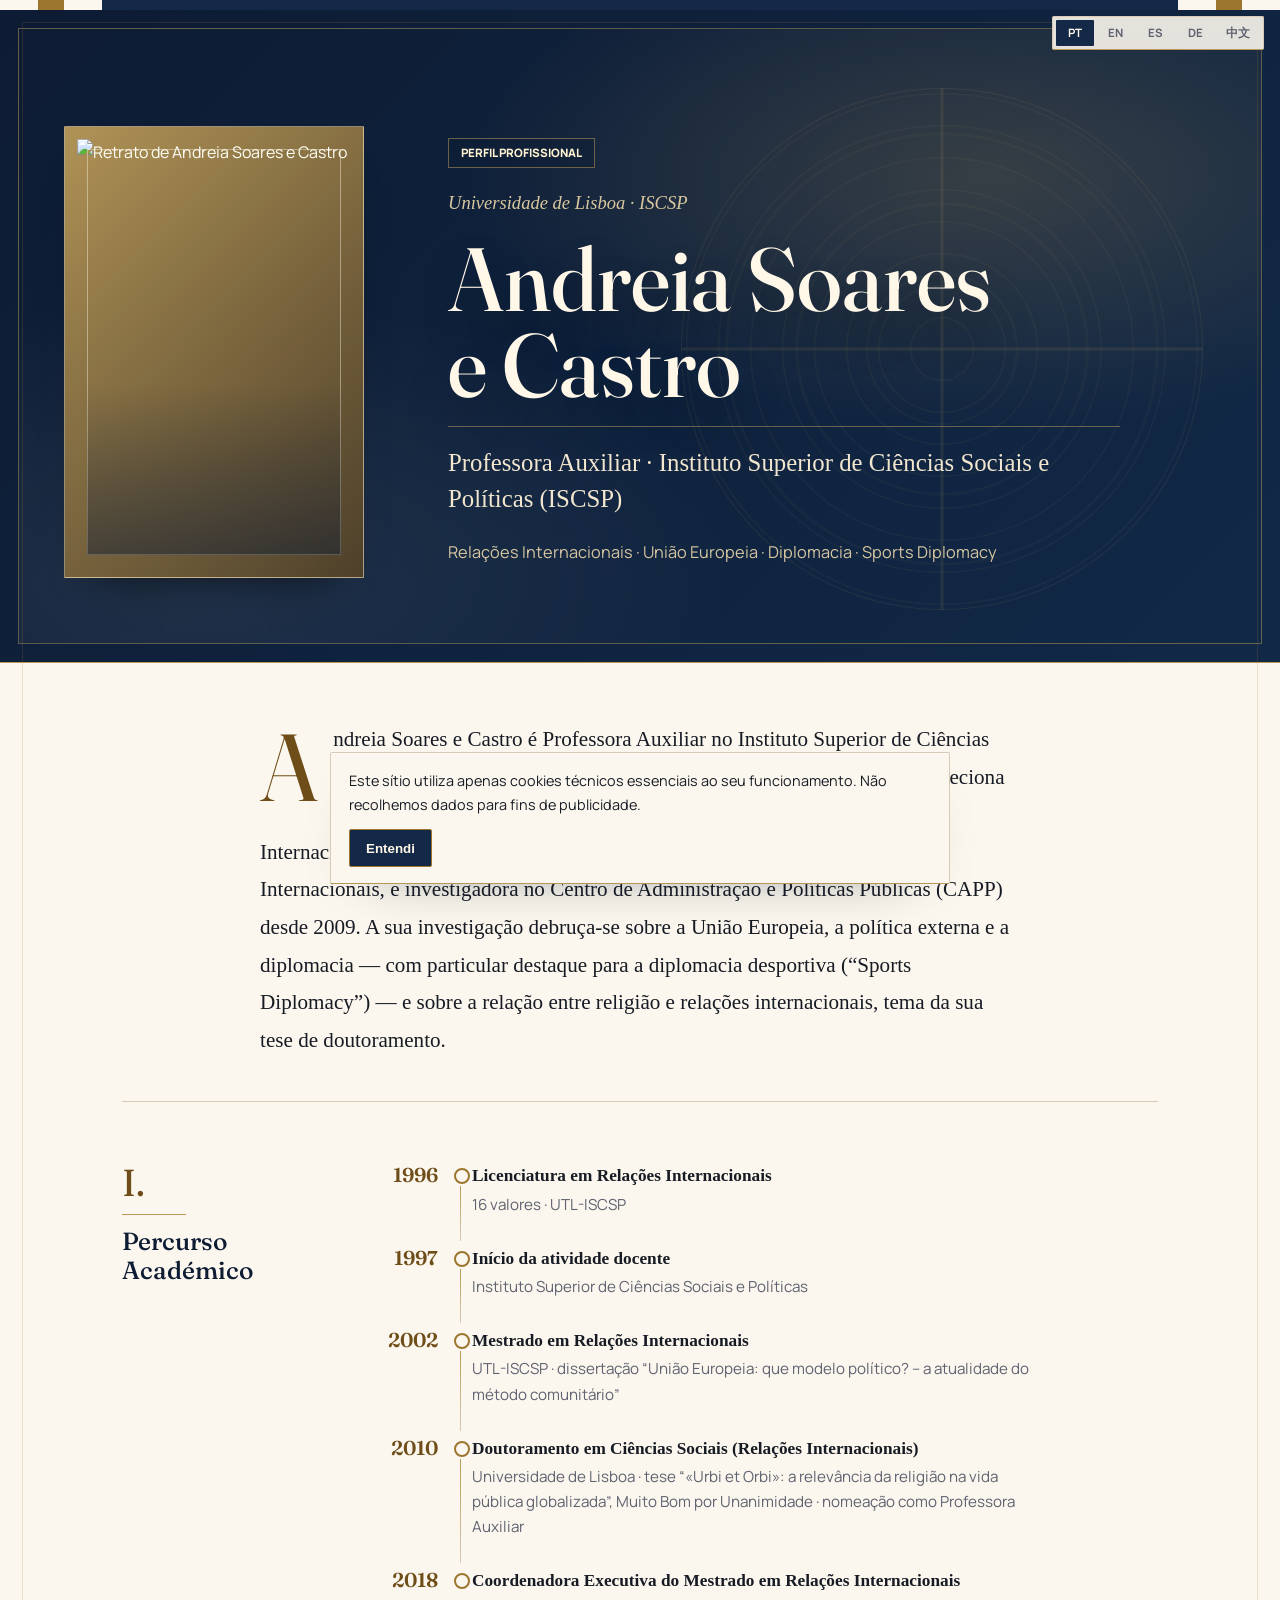
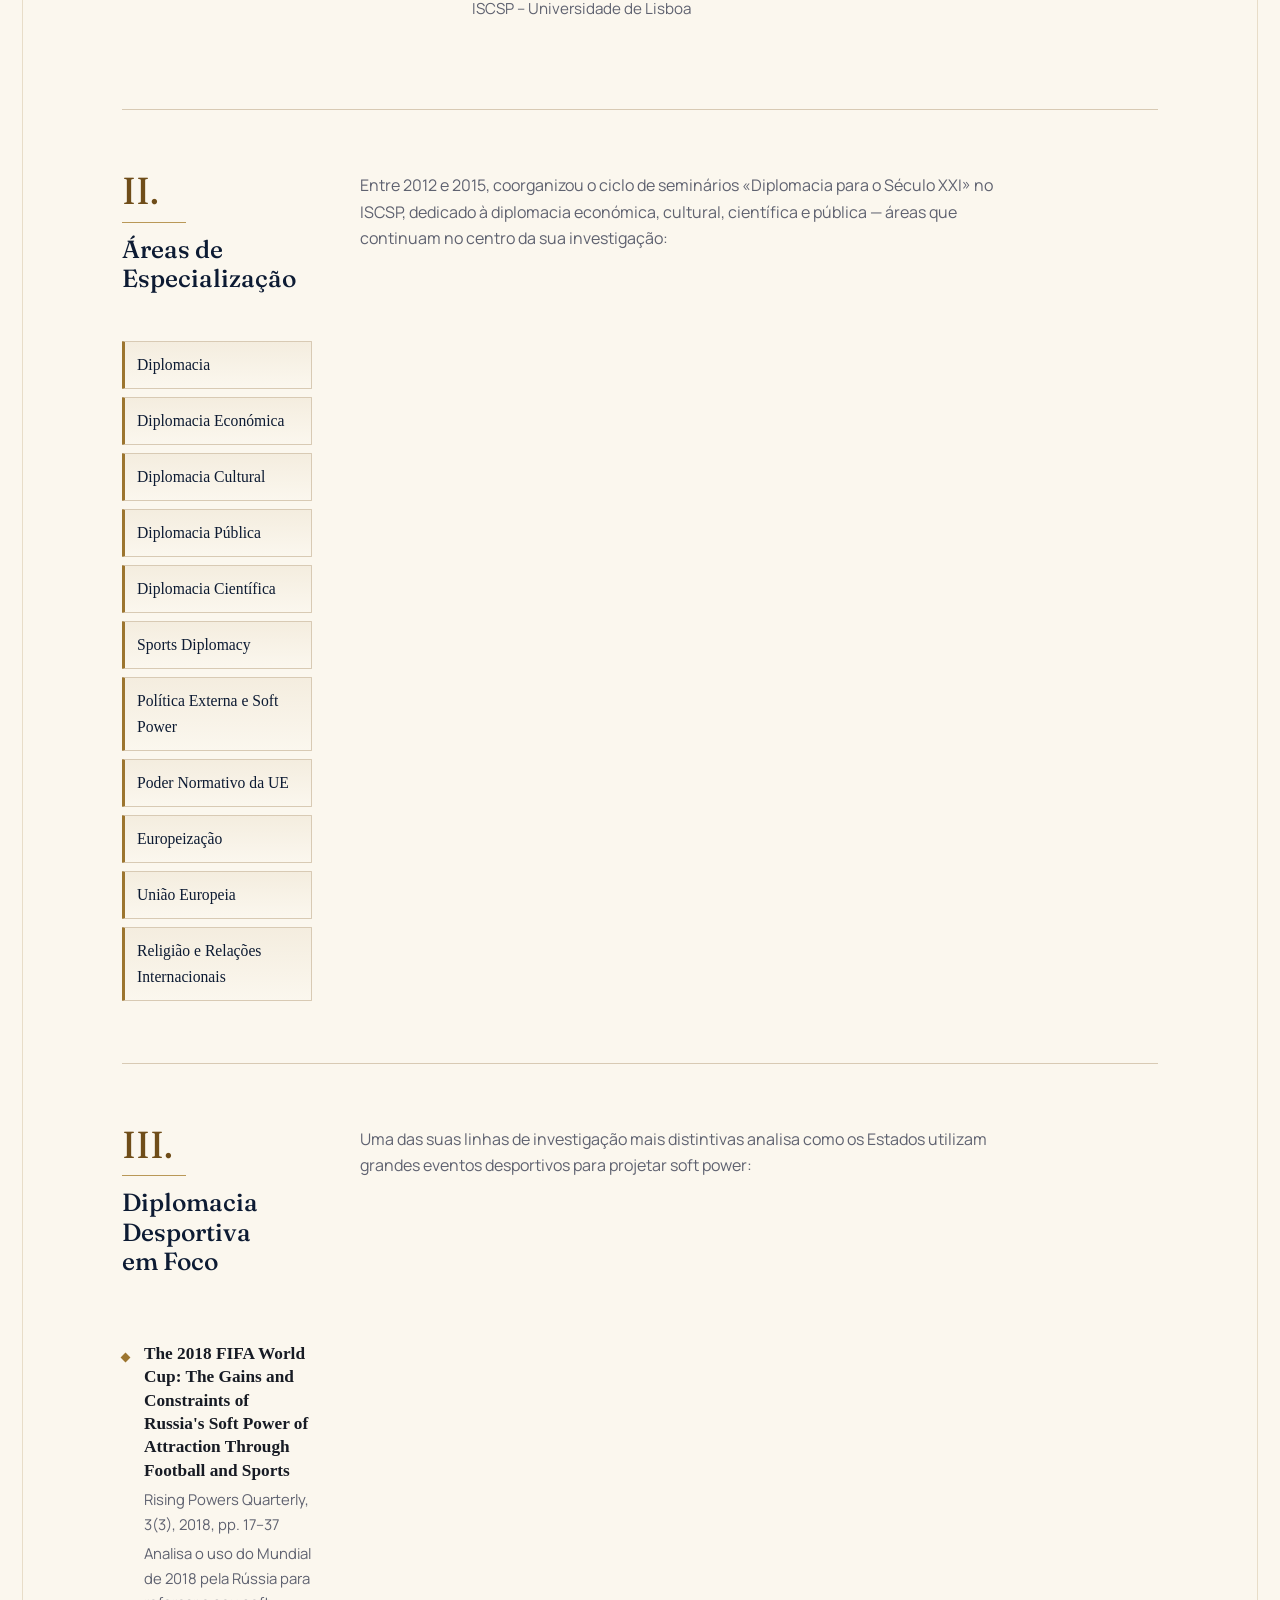
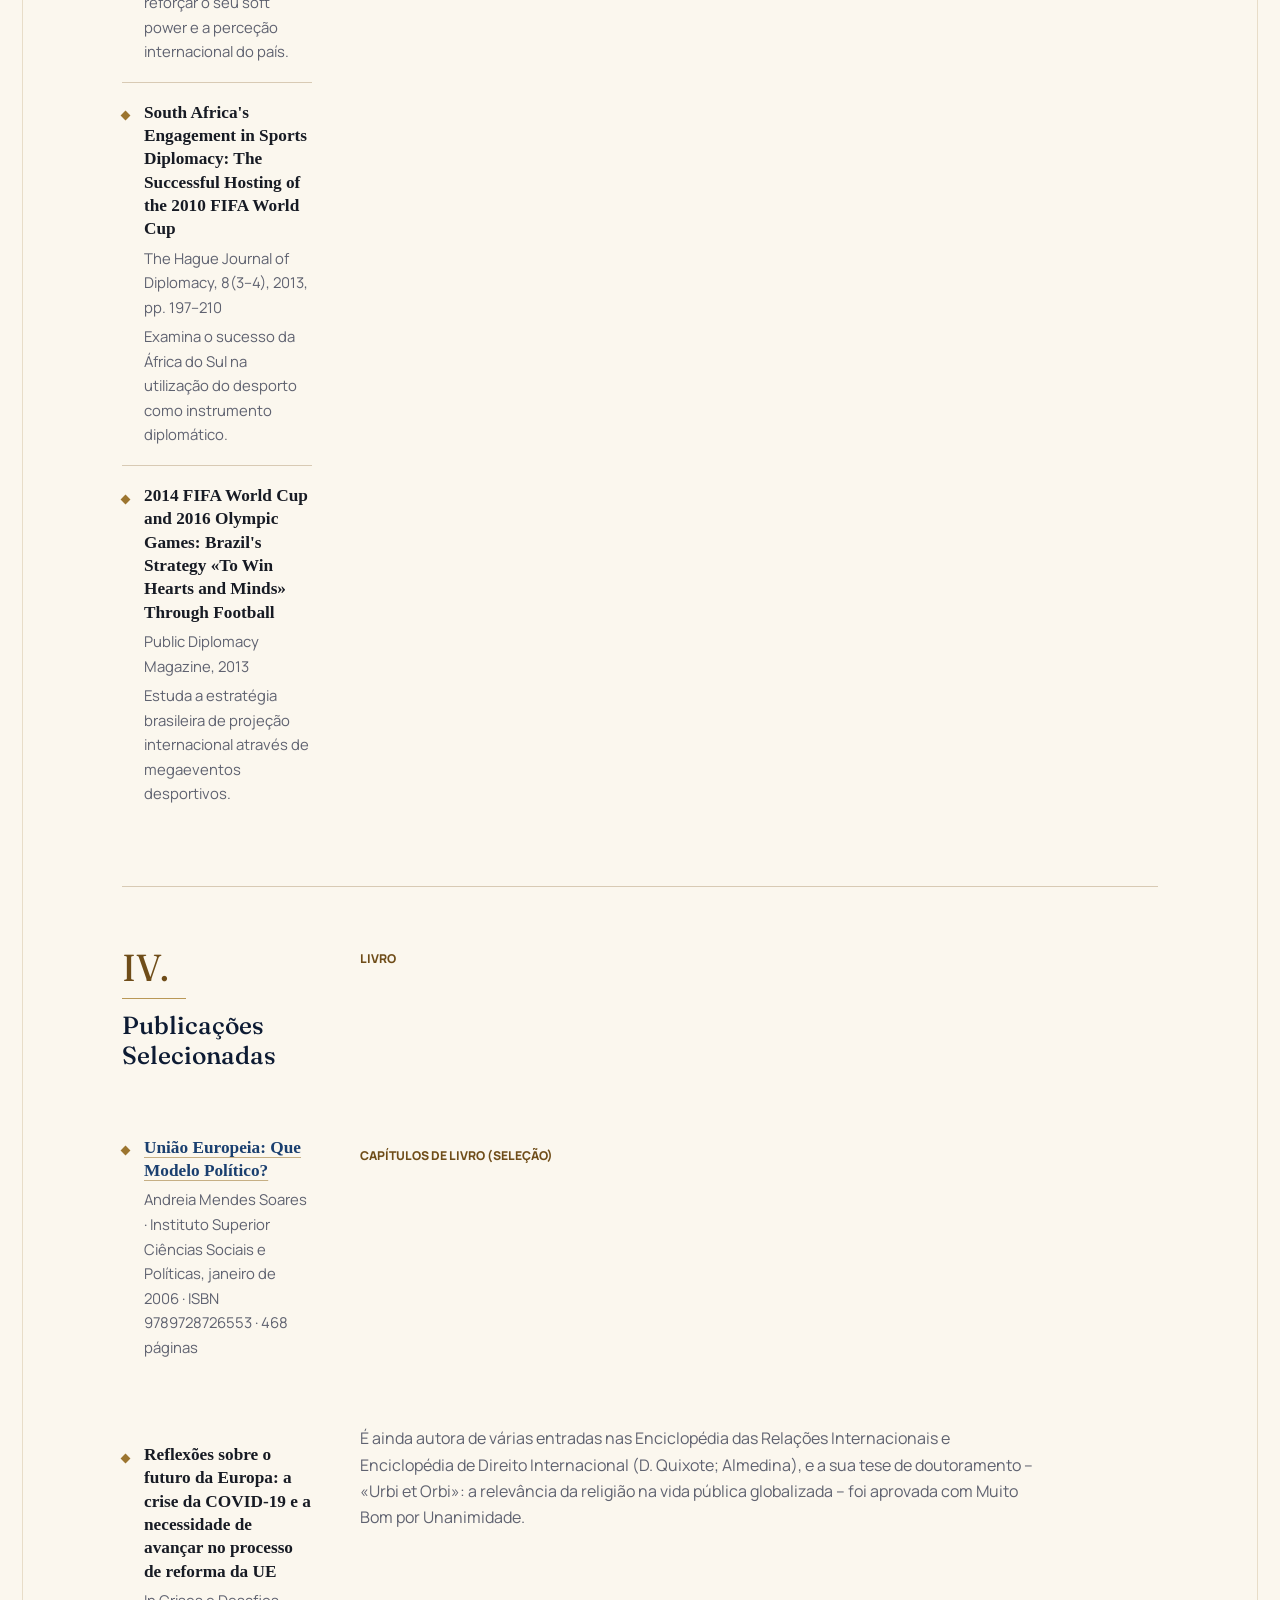
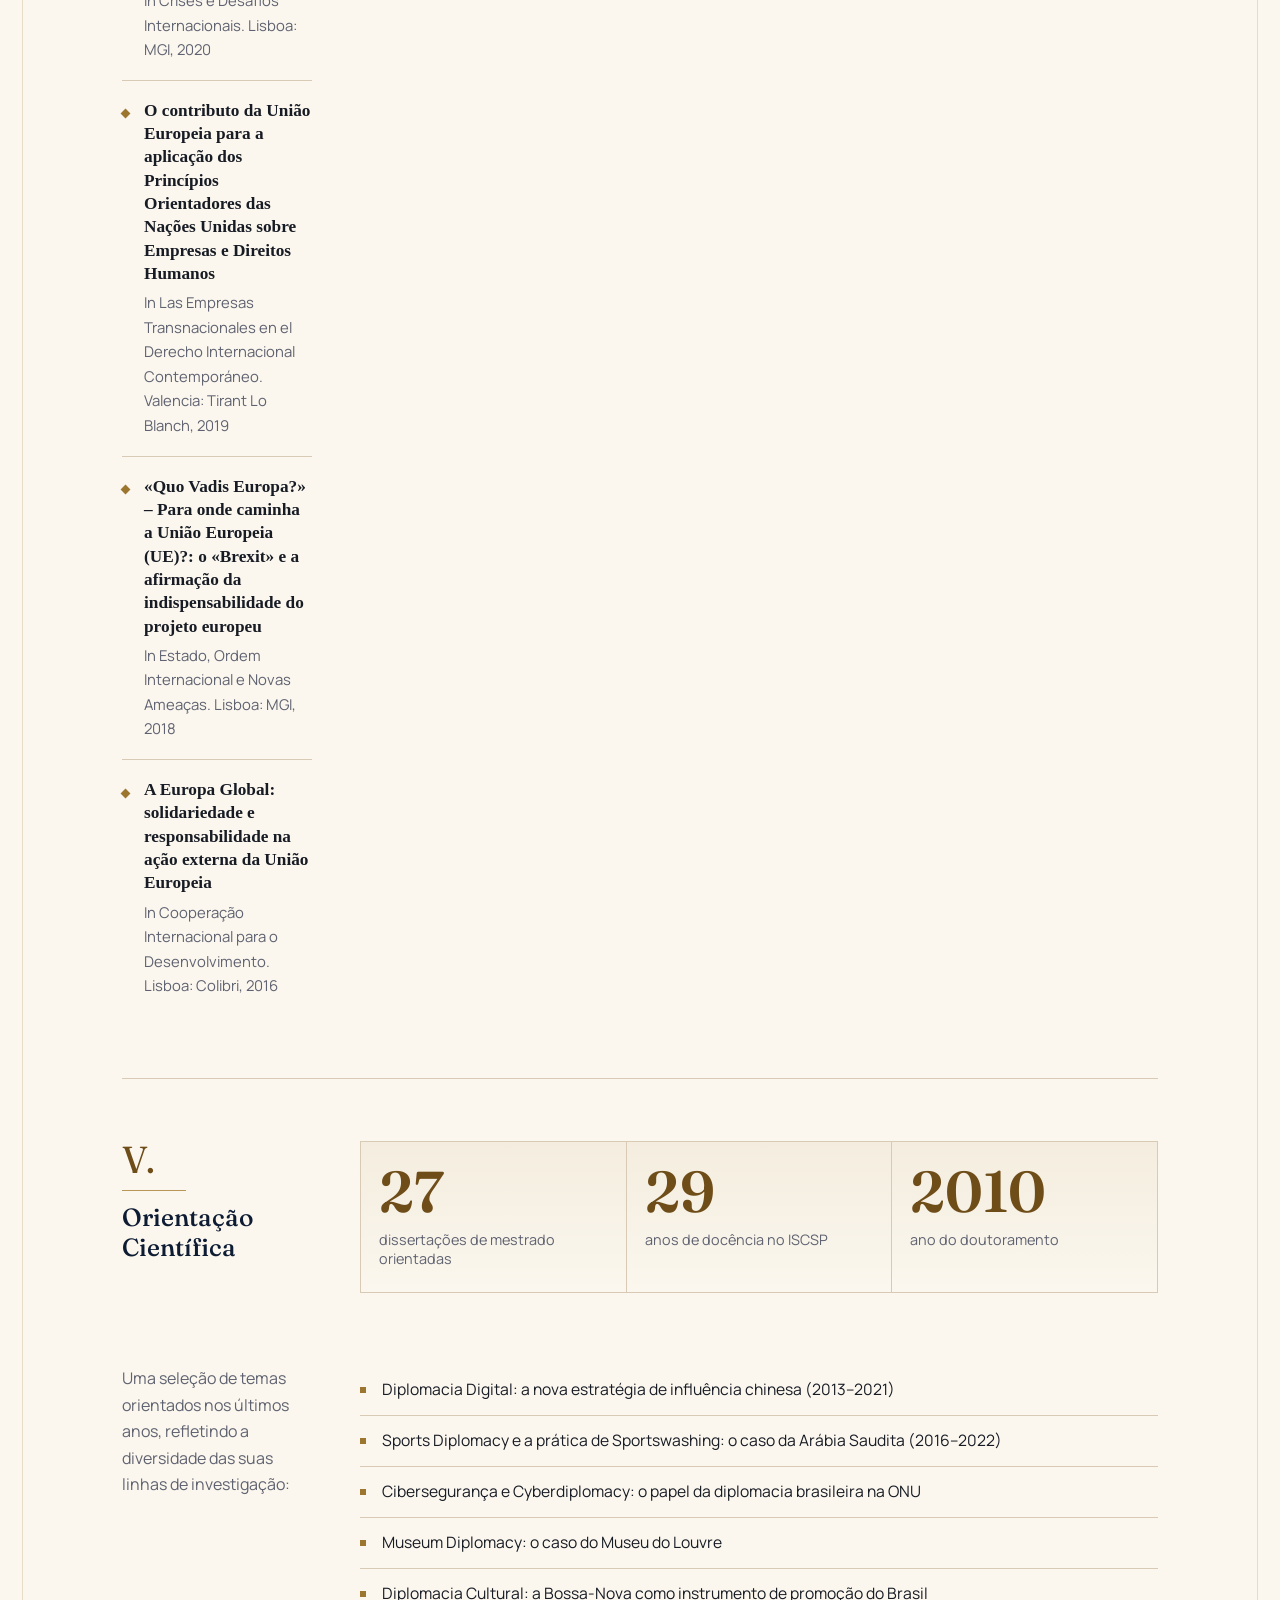
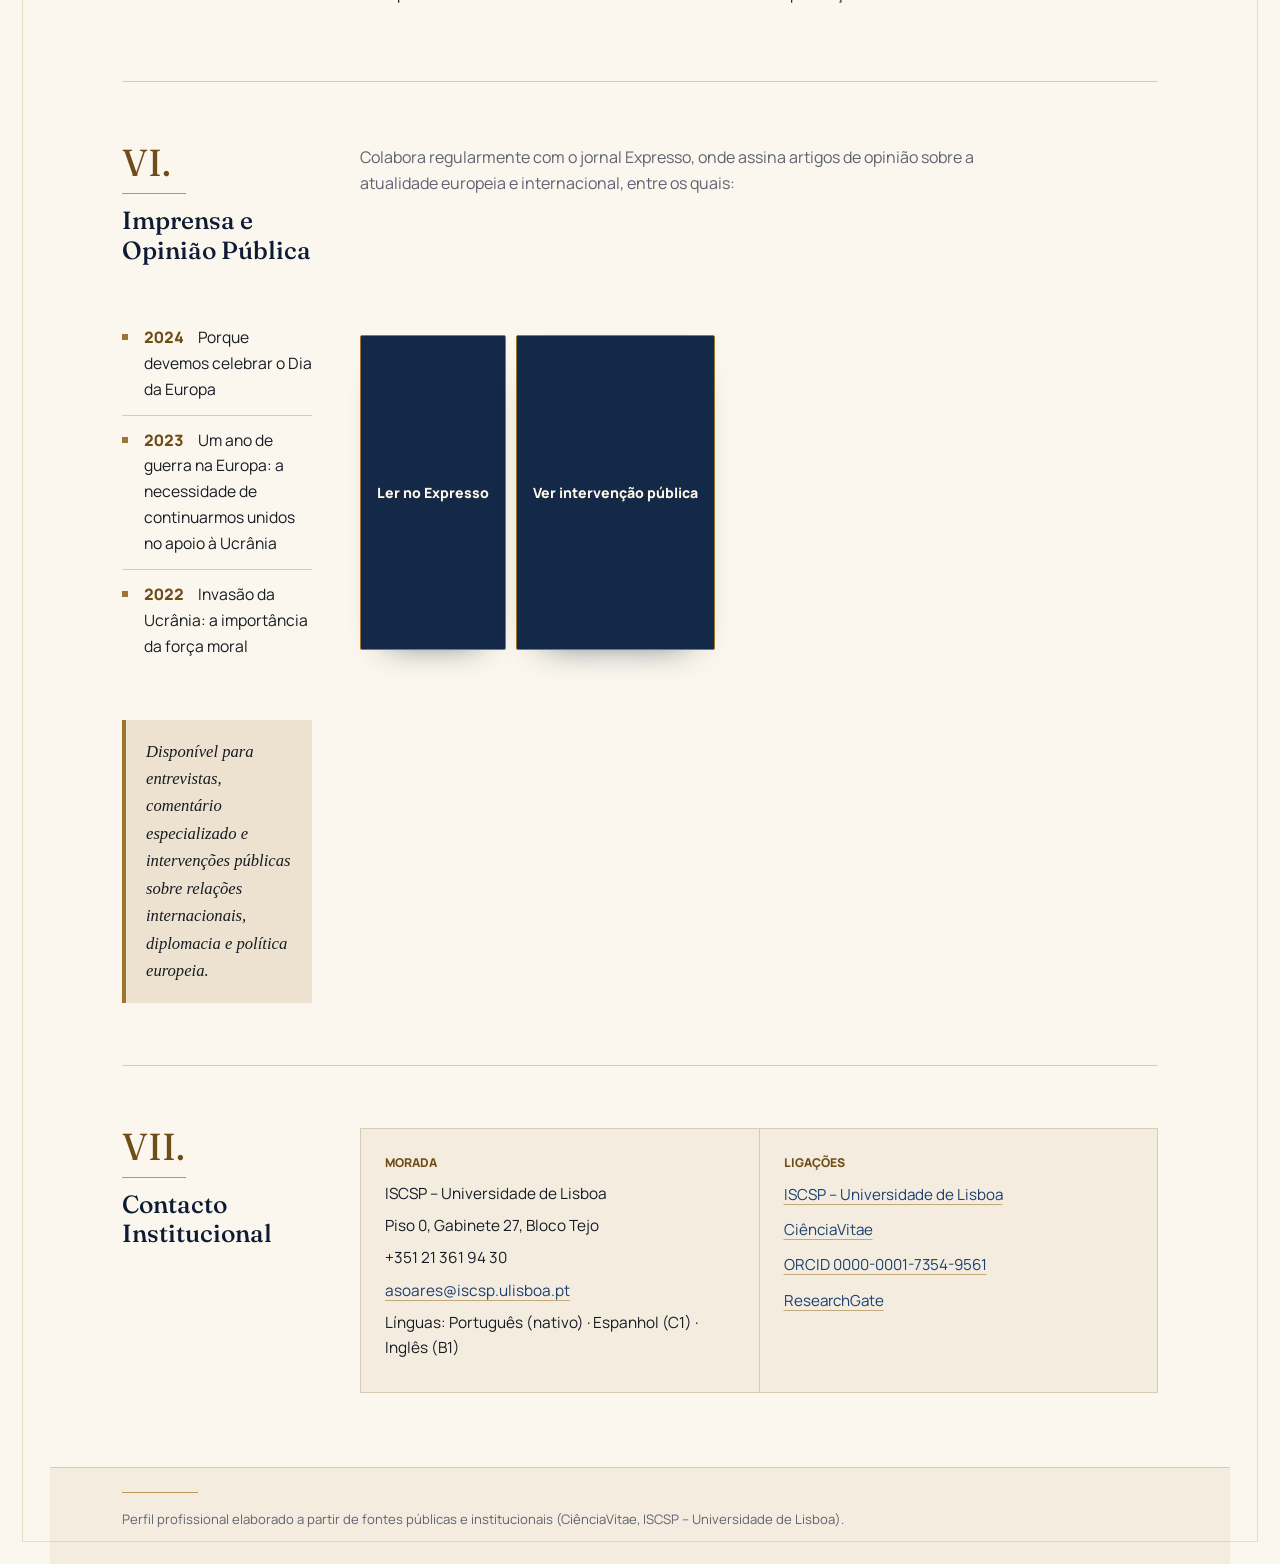
==== commit da31f490: "Add EU book and refine full-width layout" ====
--- a/index.html
+++ b/index.html
@@ -68,7 +68,7 @@
 
       <div class="sheet">
         <div class="letterhead">
-          <span class="portrait-wrap"><img class="portrait" src="https://www.iscsp.ulisboa.pt/uploads/2018/08/5b87fbf381e65-1-1.jpg" alt="Retrato de Andreia Soares e Castro" width="104" height="104" loading="eager"></span>
+          <span class="portrait-wrap"><img class="portrait" src="https://www.iscsp.ulisboa.pt/uploads/2018/08/5b87fbf381e65-1-1.jpg" alt="Retrato de Andreia Soares e Castro" width="300" height="450" loading="eager"></span>
           <div>
       <p class="eyebrow">PERFIL PROFISSIONAL</p>
             <p class="institution">Universidade de Lisboa · ISCSP</p>
@@ -99,7 +99,7 @@
           <section class="dossier">
             <div class="sec-head"><span class="sec-num">IV.</span><h2 class="sec-title">Publicações Selecionadas</h2></div>
       <h4 class="sub">Livro</h4>
-      <ul class="biblio"><li><span class="cite-title">União Europeia: que modelo político? A atualidade do método comunitário</span><span class="cite-meta">Lisboa: ISCSP, 2005</span></li></ul>
+      <ul class="biblio"><li><span class="cite-title"><a href="https://www.wook.pt/livro/uniao-europeia-que-modelo-politico-andreia-mendes-soares/175406" target="_blank" rel="noopener">União Europeia: Que Modelo Político?</a></span><span class="cite-meta">Andreia Mendes Soares · Instituto Superior Ciências Sociais e Políticas, janeiro de 2006 · ISBN 9789728726553 · 468 páginas</span></li></ul>
             <h4 class="sub">Capítulos de Livro (seleção)</h4>
             <ul class="biblio"><li><span class="cite-title">Reflexões sobre o futuro da Europa: a crise da COVID-19 e a necessidade de avançar no processo de reforma da UE</span><span class="cite-meta">In Crises e Desafios Internacionais. Lisboa: MGI, 2020</span></li><li><span class="cite-title">O contributo da União Europeia para a aplicação dos Princípios Orientadores das Nações Unidas sobre Empresas e Direitos Humanos</span><span class="cite-meta">In Las Empresas Transnacionales en el Derecho Internacional Contemporáneo. Valencia: Tirant Lo Blanch, 2019</span></li><li><span class="cite-title">«Quo Vadis Europa?» – Para onde caminha a União Europeia (UE)?: o «Brexit» e a afirmação da indispensabilidade do projeto europeu</span><span class="cite-meta">In Estado, Ordem Internacional e Novas Ameaças. Lisboa: MGI, 2018</span></li><li><span class="cite-title">A Europa Global: solidariedade e responsabilidade na ação externa da União Europeia</span><span class="cite-meta">In Cooperação Internacional para o Desenvolvimento. Lisboa: Colibri, 2016</span></li></ul>
             <p class="intro-line">É ainda autora de várias entradas nas Enciclopédia das Relações Internacionais e Enciclopédia de Direito Internacional (D. Quixote; Almedina), e a sua tese de doutoramento – «Urbi et Orbi»: a relevância da religião na vida pública globalizada – foi aprovada com Muito Bom por Unanimidade.</p>
--- a/style.css
+++ b/style.css
@@ -77,7 +77,7 @@
   color:var(--ink);
   font-family:"Manrope","PingFang SC","Microsoft YaHei",-apple-system,BlinkMacSystemFont,"Segoe UI",sans-serif;
   line-height:1.65;
-  padding:72px 16px 96px;
+  padding:0;
   text-rendering:optimizeLegibility;
 }
 
@@ -185,13 +185,14 @@
 
 .sheet{
   position:relative;
-  width:min(100%, 1080px);
-  margin:0 auto;
+  width:100%;
+  min-height:100vh;
+  margin:0;
   overflow:hidden;
   background:var(--surface);
-  border:1px solid var(--line);
-  border-radius:2px;
-  box-shadow:var(--shadow);
+  border:0;
+  border-radius:0;
+  box-shadow:none;
 }
 
 .sheet::before{
@@ -215,11 +216,11 @@
   isolation:isolate;
   overflow:hidden;
   display:grid;
-  grid-template-columns:minmax(270px, 38%) 1fr;
+  grid-template-columns:minmax(240px, 320px) minmax(0, 1fr);
   gap:clamp(28px, 5vw, 64px);
   align-items:stretch;
   min-height:520px;
-  padding:clamp(30px, 6vw, 64px);
+  padding:clamp(78px, 8vw, 96px) clamp(30px, 6vw, 64px) clamp(30px, 6vw, 64px);
   color:#fff7e7;
   background:
     linear-gradient(135deg, rgba(13,27,51,.98), rgba(17,41,71,.96)),
@@ -259,9 +260,9 @@
 .portrait-wrap{
   position:relative;
   display:block;
-  align-self:stretch;
-  width:100%;
-  min-height:420px;
+  align-self:center;
+  width:min(100%, 300px);
+  min-height:450px;
   padding:12px;
   background:linear-gradient(135deg, rgba(194,160,90,.9), rgba(111,77,25,.6));
   border:1px solid rgba(255,247,231,.4);
@@ -294,12 +295,13 @@
   display:block;
   width:100%;
   height:100%;
-  min-height:396px;
+  min-height:426px;
   object-fit:cover;
-  object-position:center 18%;
+  object-position:center top;
   border:0;
   border-radius:0;
-  filter:saturate(.88) contrast(1.05);
+  filter:saturate(.92) contrast(1.08) brightness(1.02);
+  image-rendering:auto;
 }
 
 .letterhead > div{
@@ -367,6 +369,8 @@
 
 main{
   position:relative;
+  width:min(100%, 1180px);
+  margin:0 auto;
   padding:0 clamp(20px, 6vw, 72px) 12px;
 }
 
@@ -730,6 +734,8 @@
 
 footer.colophon{
   position:relative;
+  width:min(100%, 1180px);
+  margin:0 auto;
   padding:24px clamp(20px, 6vw, 72px) 34px;
   color:var(--ink-muted);
   background:var(--surface-2);
@@ -786,19 +792,18 @@
 [hidden]{ display:none !important; }
 
 @media (max-width:880px){
-  body{ padding-inline:12px; }
-
   .letterhead{
     grid-template-columns:1fr;
     min-height:0;
+    justify-items:center;
   }
 
   .portrait-wrap{
-    width:min(100%, 420px);
-    min-height:360px;
-  }
-
-  .portrait-wrap img{ min-height:336px; }
+    width:min(100%, 300px);
+    min-height:450px;
+  }
+
+  .portrait-wrap img{ min-height:426px; }
 
   .letterhead > div{ padding:0; }
 
@@ -827,7 +832,7 @@
 
 @media (max-width:560px){
   body{
-    padding:62px 8px 76px;
+    padding:0;
   }
 
   .langbar{
@@ -845,7 +850,7 @@
   .sheet::after{ inset:12px; }
 
   .letterhead{
-    padding:26px 22px 32px;
+    padding:76px 22px 32px;
   }
 
   .letterhead::before{ inset:10px; }
@@ -857,8 +862,8 @@
   }
 
   .portrait-wrap{
-    height:260px;
-    min-height:238px;
+    height:auto;
+    min-height:360px;
     padding:8px;
   }
 
@@ -874,7 +879,7 @@
 
   .portrait-wrap img{
     height:100%;
-    min-height:0;
+    min-height:344px;
   }
 
   .eyebrow{
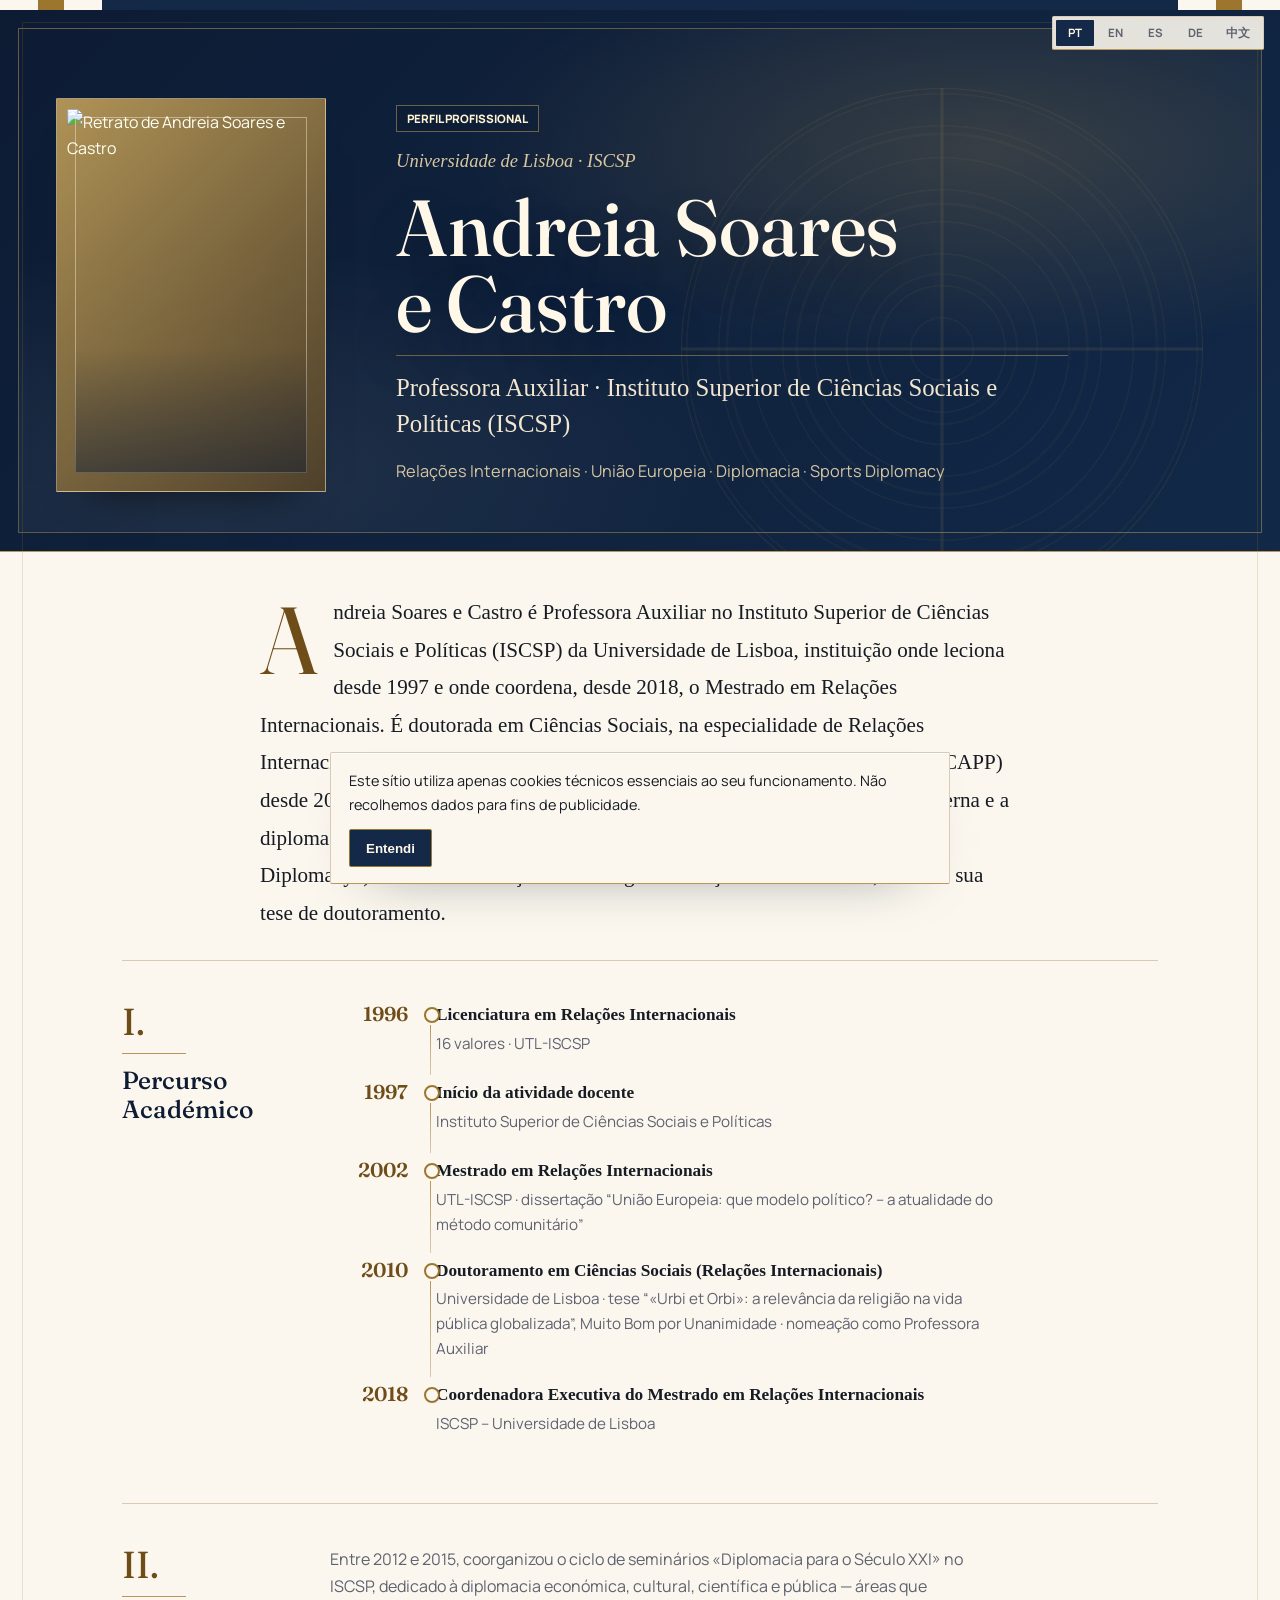
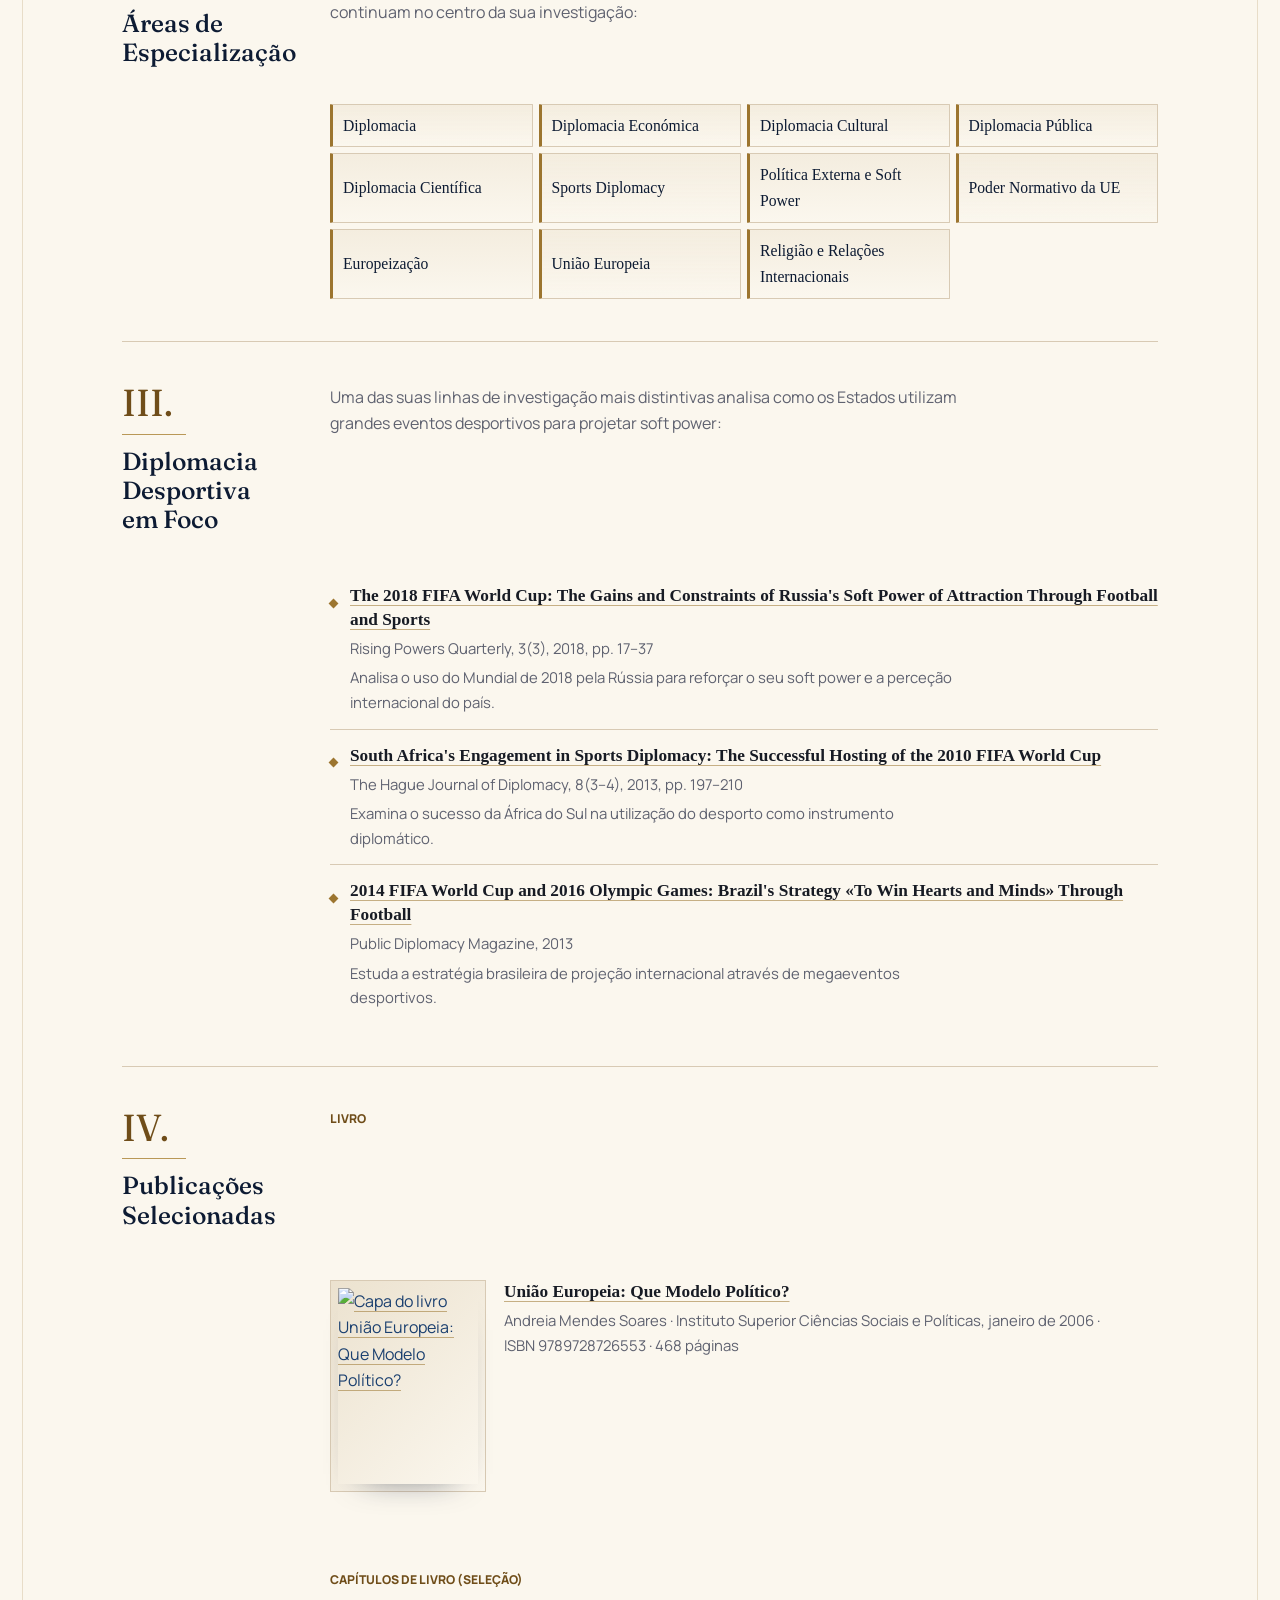
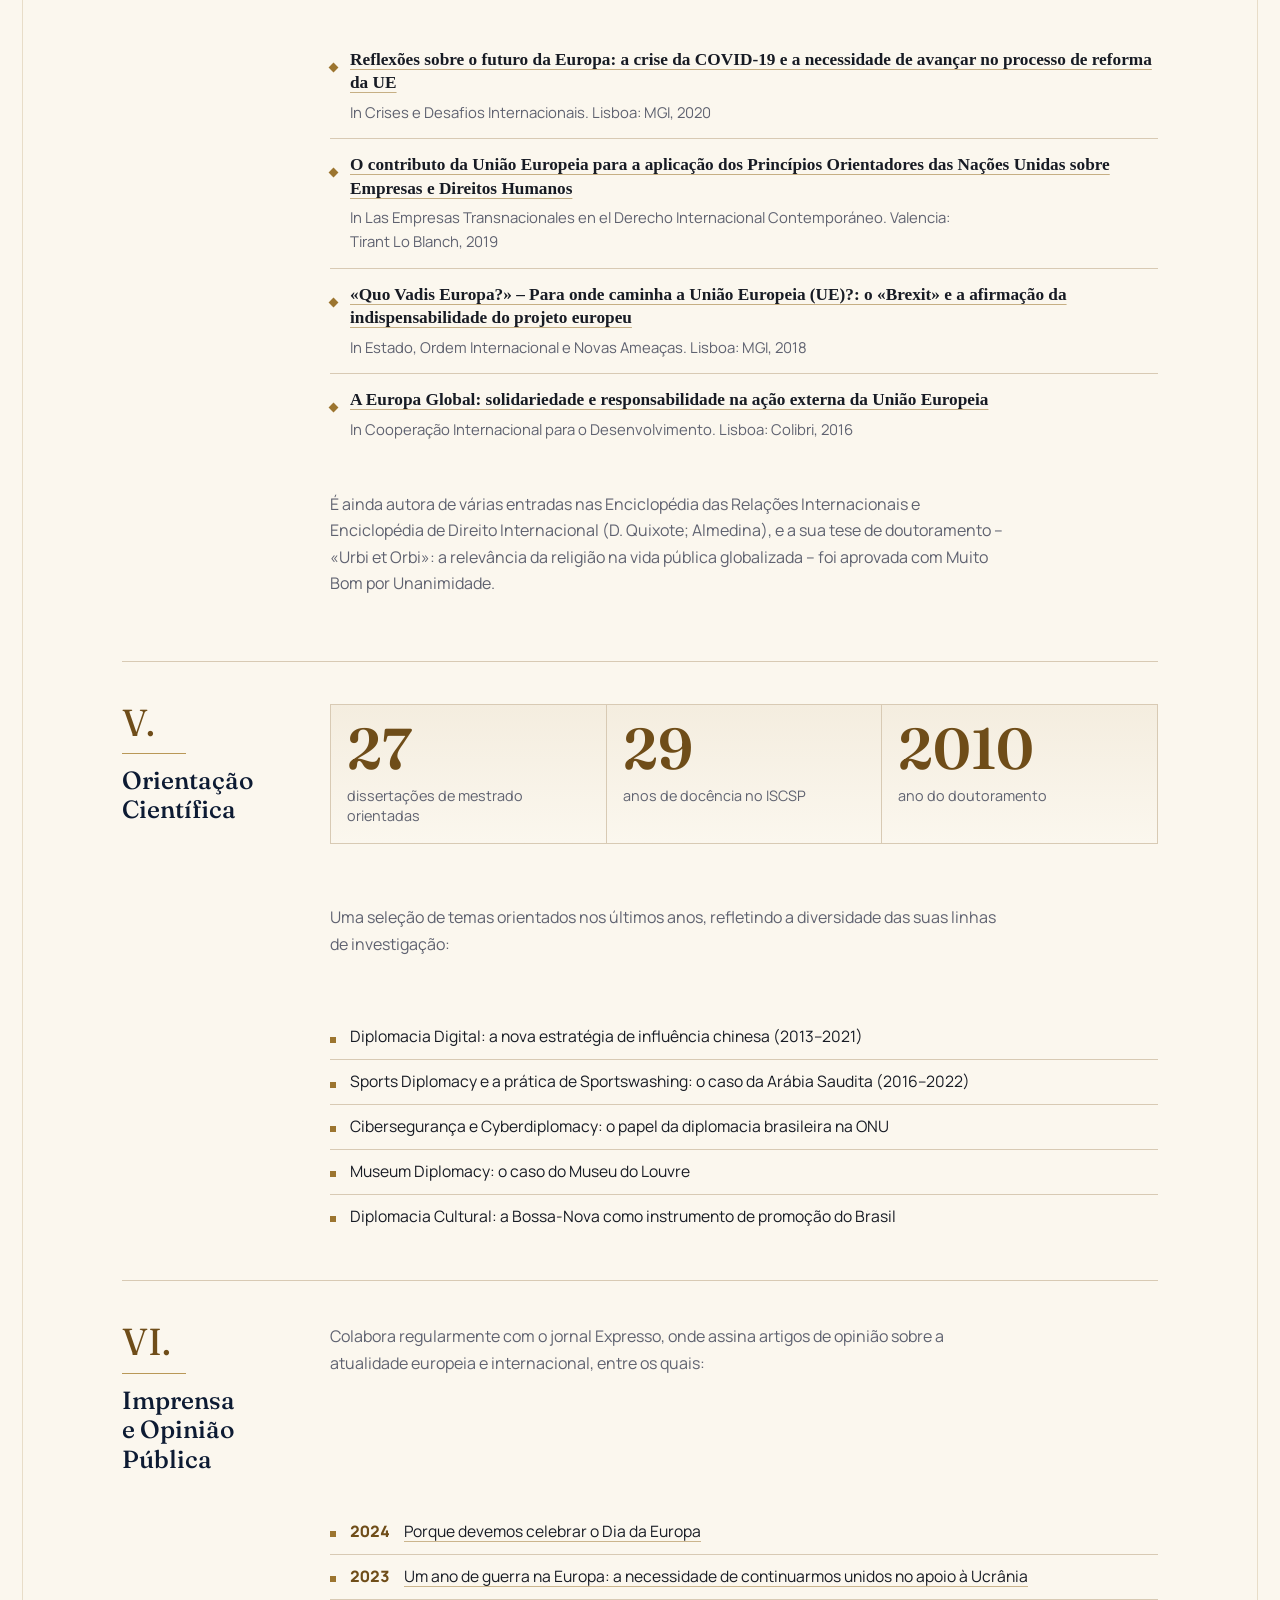
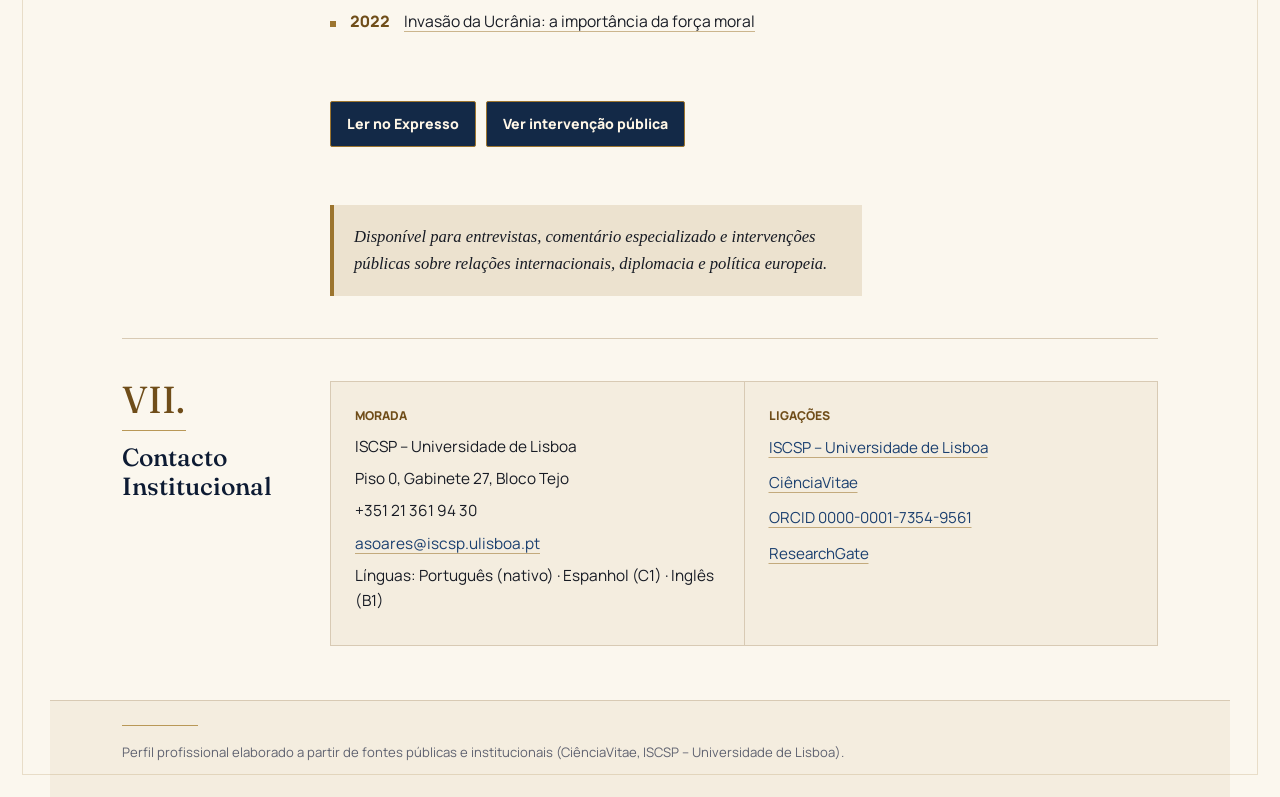
==== commit 36acfa0a: "Tighten layout and link publications" ====
--- a/index.html
+++ b/index.html
@@ -93,15 +93,15 @@
           <section class="dossier">
             <div class="sec-head"><span class="sec-num">III.</span><h2 class="sec-title">Diplomacia Desportiva em Foco</h2></div>
             <p class="intro-line">Uma das suas linhas de investigação mais distintivas analisa como os Estados utilizam grandes eventos desportivos para projetar soft power:</p>
-            <ul class="biblio"><li><span class="cite-title">The 2018 FIFA World Cup: The Gains and Constraints of Russia&#x27;s Soft Power of Attraction Through Football and Sports</span><span class="cite-meta">Rising Powers Quarterly, 3(3), 2018, pp. 17–37</span><span class="cite-note">Analisa o uso do Mundial de 2018 pela Rússia para reforçar o seu soft power e a perceção internacional do país.</span></li><li><span class="cite-title">South Africa&#x27;s Engagement in Sports Diplomacy: The Successful Hosting of the 2010 FIFA World Cup</span><span class="cite-meta">The Hague Journal of Diplomacy, 8(3–4), 2013, pp. 197–210</span><span class="cite-note">Examina o sucesso da África do Sul na utilização do desporto como instrumento diplomático.</span></li><li><span class="cite-title">2014 FIFA World Cup and 2016 Olympic Games: Brazil&#x27;s Strategy «To Win Hearts and Minds» Through Football</span><span class="cite-meta">Public Diplomacy Magazine, 2013</span><span class="cite-note">Estuda a estratégia brasileira de projeção internacional através de megaeventos desportivos.</span></li></ul>
+            <ul class="biblio"><li><span class="cite-title"><a href="https://risingpowersproject.com/wp-content/uploads/2019/01/vol3.3-castro.pdf" target="_blank" rel="noopener">The 2018 FIFA World Cup: The Gains and Constraints of Russia&#x27;s Soft Power of Attraction Through Football and Sports</a></span><span class="cite-meta">Rising Powers Quarterly, 3(3), 2018, pp. 17–37</span><span class="cite-note">Analisa o uso do Mundial de 2018 pela Rússia para reforçar o seu soft power e a perceção internacional do país.</span></li><li><span class="cite-title"><a href="https://researchportal.ulisboa.pt/en/publications/south-africas-engagement-in-sports-diplomacy-the-successful-hosti/" target="_blank" rel="noopener">South Africa&#x27;s Engagement in Sports Diplomacy: The Successful Hosting of the 2010 FIFA World Cup</a></span><span class="cite-meta">The Hague Journal of Diplomacy, 8(3–4), 2013, pp. 197–210</span><span class="cite-note">Examina o sucesso da África do Sul na utilização do desporto como instrumento diplomático.</span></li><li><span class="cite-title"><a href="https://static1.squarespace.com/static/5be3439285ede1f05a46dafe/t/5be3b7884fa51aca8f6e0818/1541650314261/SportsDiplomacy.pdf" target="_blank" rel="noopener">2014 FIFA World Cup and 2016 Olympic Games: Brazil&#x27;s Strategy «To Win Hearts and Minds» Through Football</a></span><span class="cite-meta">Public Diplomacy Magazine, 2013</span><span class="cite-note">Estuda a estratégia brasileira de projeção internacional através de megaeventos desportivos.</span></li></ul>
     </section>
 
           <section class="dossier">
             <div class="sec-head"><span class="sec-num">IV.</span><h2 class="sec-title">Publicações Selecionadas</h2></div>
       <h4 class="sub">Livro</h4>
-      <ul class="biblio"><li><span class="cite-title"><a href="https://www.wook.pt/livro/uniao-europeia-que-modelo-politico-andreia-mendes-soares/175406" target="_blank" rel="noopener">União Europeia: Que Modelo Político?</a></span><span class="cite-meta">Andreia Mendes Soares · Instituto Superior Ciências Sociais e Políticas, janeiro de 2006 · ISBN 9789728726553 · 468 páginas</span></li></ul>
+      <ul class="biblio"><li class="book-item"><a class="book-cover" href="https://www.wook.pt/livro/uniao-europeia-que-modelo-politico-andreia-mendes-soares/175406" target="_blank" rel="noopener"><img src="https://img.wook.pt/images/uniao-europeia-que-modelo-politico-andreia-mendes-soares/MXwxNzU0MDZ8MjIzNDkzfDE3NzgyMjM5NTgwMDB8d2VicHwxNTA5/550x" alt="Capa do livro União Europeia: Que Modelo Político?" width="550" height="771" loading="lazy"></a><span class="book-details"><span class="cite-title"><a href="https://www.wook.pt/livro/uniao-europeia-que-modelo-politico-andreia-mendes-soares/175406" target="_blank" rel="noopener">União Europeia: Que Modelo Político?</a></span><span class="cite-meta">Andreia Mendes Soares · Instituto Superior Ciências Sociais e Políticas, janeiro de 2006 · ISBN 9789728726553 · 468 páginas</span></span></li></ul>
             <h4 class="sub">Capítulos de Livro (seleção)</h4>
-            <ul class="biblio"><li><span class="cite-title">Reflexões sobre o futuro da Europa: a crise da COVID-19 e a necessidade de avançar no processo de reforma da UE</span><span class="cite-meta">In Crises e Desafios Internacionais. Lisboa: MGI, 2020</span></li><li><span class="cite-title">O contributo da União Europeia para a aplicação dos Princípios Orientadores das Nações Unidas sobre Empresas e Direitos Humanos</span><span class="cite-meta">In Las Empresas Transnacionales en el Derecho Internacional Contemporáneo. Valencia: Tirant Lo Blanch, 2019</span></li><li><span class="cite-title">«Quo Vadis Europa?» – Para onde caminha a União Europeia (UE)?: o «Brexit» e a afirmação da indispensabilidade do projeto europeu</span><span class="cite-meta">In Estado, Ordem Internacional e Novas Ameaças. Lisboa: MGI, 2018</span></li><li><span class="cite-title">A Europa Global: solidariedade e responsabilidade na ação externa da União Europeia</span><span class="cite-meta">In Cooperação Internacional para o Desenvolvimento. Lisboa: Colibri, 2016</span></li></ul>
+            <ul class="biblio"><li><span class="cite-title"><a href="https://www.cienciavitae.pt/portal/pt/1B1D-8841-751B" target="_blank" rel="noopener">Reflexões sobre o futuro da Europa: a crise da COVID-19 e a necessidade de avançar no processo de reforma da UE</a></span><span class="cite-meta">In Crises e Desafios Internacionais. Lisboa: MGI, 2020</span></li><li><span class="cite-title"><a href="https://dialnet.unirioja.es/servlet/libro?codigo=742309" target="_blank" rel="noopener">O contributo da União Europeia para a aplicação dos Princípios Orientadores das Nações Unidas sobre Empresas e Direitos Humanos</a></span><span class="cite-meta">In Las Empresas Transnacionales en el Derecho Internacional Contemporáneo. Valencia: Tirant Lo Blanch, 2019</span></li><li><span class="cite-title"><a href="https://www.cienciavitae.pt/portal/pt/1B1D-8841-751B" target="_blank" rel="noopener">«Quo Vadis Europa?» – Para onde caminha a União Europeia (UE)?: o «Brexit» e a afirmação da indispensabilidade do projeto europeu</a></span><span class="cite-meta">In Estado, Ordem Internacional e Novas Ameaças. Lisboa: MGI, 2018</span></li><li><span class="cite-title"><a href="https://www.cienciavitae.pt/portal/pt/1B1D-8841-751B" target="_blank" rel="noopener">A Europa Global: solidariedade e responsabilidade na ação externa da União Europeia</a></span><span class="cite-meta">In Cooperação Internacional para o Desenvolvimento. Lisboa: Colibri, 2016</span></li></ul>
             <p class="intro-line">É ainda autora de várias entradas nas Enciclopédia das Relações Internacionais e Enciclopédia de Direito Internacional (D. Quixote; Almedina), e a sua tese de doutoramento – «Urbi et Orbi»: a relevância da religião na vida pública globalizada – foi aprovada com Muito Bom por Unanimidade.</p>
           </section>
           <section class="dossier">
@@ -118,7 +118,7 @@
     <section class="dossier">
       <div class="sec-head"><span class="sec-num">VI.</span><h2 class="sec-title">Imprensa e Opinião Pública</h2></div>
       <p class="intro-line">Colabora regularmente com o jornal Expresso, onde assina artigos de opinião sobre a atualidade europeia e internacional, entre os quais:</p>
-      <ul class="press-list"><li><span class="yr-badge">2024</span>Porque devemos celebrar o Dia da Europa</li><li><span class="yr-badge">2023</span>Um ano de guerra na Europa: a necessidade de continuarmos unidos no apoio à Ucrânia</li><li><span class="yr-badge">2022</span>Invasão da Ucrânia: a importância da força moral</li></ul>
+      <ul class="press-list"><li><span class="yr-badge">2024</span><a href="https://expresso.pt/autores/2022-03-21-andreia-soares-e-castro-ea1dba96" target="_blank" rel="noopener">Porque devemos celebrar o Dia da Europa</a></li><li><span class="yr-badge">2023</span><a href="https://expresso.pt/opiniao/2023-03-10-Um-ano-de-guerra-na-Europa-a-necessidade-de-continuarmos-unidos-no-apoio-a-Ucrania-f590a83c" target="_blank" rel="noopener">Um ano de guerra na Europa: a necessidade de continuarmos unidos no apoio à Ucrânia</a></li><li><span class="yr-badge">2022</span><a href="https://expresso.pt/opiniao/2022-03-21-Invasao-da-Ucrania-a-importancia-da-forca-moral-53681a74" target="_blank" rel="noopener">Invasão da Ucrânia: a importância da força moral</a></li></ul>
       <div class="btnrow">
         <a class="btn" href="https://expresso.pt/autores/2022-03-21-andreia-soares-e-castro-ea1dba96" target="_blank" rel="noopener">Ler no Expresso</a>
         <a class="btn" href="https://www.facebook.com/watch/?v=1083392265609381" target="_blank" rel="noopener">Ver intervenção pública</a>
--- a/style.css
+++ b/style.css
@@ -216,11 +216,11 @@
   isolation:isolate;
   overflow:hidden;
   display:grid;
-  grid-template-columns:minmax(240px, 320px) minmax(0, 1fr);
-  gap:clamp(28px, 5vw, 64px);
+  grid-template-columns:minmax(220px, 292px) minmax(0, 1fr);
+  gap:clamp(24px, 4vw, 48px);
   align-items:stretch;
-  min-height:520px;
-  padding:clamp(78px, 8vw, 96px) clamp(30px, 6vw, 64px) clamp(30px, 6vw, 64px);
+  min-height:430px;
+  padding:clamp(66px, 6vw, 82px) clamp(26px, 5vw, 56px) clamp(24px, 4vw, 48px);
   color:#fff7e7;
   background:
     linear-gradient(135deg, rgba(13,27,51,.98), rgba(17,41,71,.96)),
@@ -261,9 +261,9 @@
   position:relative;
   display:block;
   align-self:center;
-  width:min(100%, 300px);
-  min-height:450px;
-  padding:12px;
+  width:min(100%, 270px);
+  min-height:384px;
+  padding:10px;
   background:linear-gradient(135deg, rgba(194,160,90,.9), rgba(111,77,25,.6));
   border:1px solid rgba(255,247,231,.4);
   border-radius:1px;
@@ -273,7 +273,7 @@
 .portrait-wrap::before{
   content:"";
   position:absolute;
-  inset:22px;
+  inset:18px;
   z-index:2;
   pointer-events:none;
   border:1px solid rgba(255,247,231,.42);
@@ -282,11 +282,11 @@
 .portrait-wrap::after{
   content:"";
   position:absolute;
-  left:22px;
-  right:22px;
-  bottom:22px;
+  left:18px;
+  right:18px;
+  bottom:18px;
   z-index:2;
-  height:38%;
+  height:32%;
   pointer-events:none;
   background:linear-gradient(to top, rgba(13,27,51,.46), transparent);
 }
@@ -295,7 +295,7 @@
   display:block;
   width:100%;
   height:100%;
-  min-height:426px;
+  min-height:362px;
   object-fit:cover;
   object-position:center top;
   border:0;
@@ -309,15 +309,15 @@
   display:flex;
   flex-direction:column;
   justify-content:center;
-  max-width:680px;
-  padding:clamp(12px, 3vw, 32px) 0;
+  max-width:720px;
+  padding:clamp(8px, 2vw, 18px) 0;
 }
 
 .eyebrow{
   width:max-content;
   max-width:100%;
-  margin:0 0 20px;
-  padding:8px 12px;
+  margin:0 0 14px;
+  padding:7px 10px;
   color:#fff2d0;
   font-size:.72rem;
   font-weight:800;
@@ -329,7 +329,7 @@
 }
 
 .institution{
-  margin:0 0 18px;
+  margin:0 0 12px;
   color:#d8c79f;
   font-family:Georgia, "Times New Roman", serif;
   font-size:clamp(.98rem, 1.5vw, 1.16rem);
@@ -337,9 +337,9 @@
 }
 
 h1.name{
-  margin:0 0 18px;
+  margin:0 0 14px;
   color:#fff7e7;
-  font-size:clamp(3rem, 7vw, 6.6rem);
+  font-size:clamp(2.8rem, 6.2vw, 5.7rem);
   font-weight:500;
   line-height:.96;
   letter-spacing:0;
@@ -349,7 +349,7 @@
 .role{
   max-width:42rem;
   margin:0;
-  padding-top:18px;
+  padding-top:14px;
   color:#f2e6cf;
   font-family:Georgia, "Times New Roman", serif;
   font-size:clamp(1.12rem, 2vw, 1.55rem);
@@ -362,7 +362,7 @@
   flex-wrap:wrap;
   gap:.55rem;
   max-width:44rem;
-  margin:22px 0 0;
+  margin:16px 0 0;
   color:#d6c5a1;
   font-size:clamp(.9rem, 1.35vw, 1.02rem);
 }
@@ -378,7 +378,7 @@
   position:relative;
   max-width:72ch;
   margin:0 auto;
-  padding:clamp(34px, 5vw, 58px) 0 clamp(28px, 4vw, 42px);
+  padding:clamp(24px, 4vw, 42px) 0 clamp(18px, 3vw, 28px);
   color:var(--ink);
   font-family:Georgia, "Times New Roman", serif;
   font-size:clamp(1.08rem, 1.8vw, 1.32rem);
@@ -397,13 +397,17 @@
 section.dossier{
   position:relative;
   display:grid;
-  grid-template-columns:minmax(130px, 190px) 1fr;
-  gap:clamp(18px, 4vw, 48px);
-  padding:clamp(34px, 5.5vw, 62px) 0;
+  grid-template-columns:minmax(118px, 172px) 1fr;
+  gap:clamp(16px, 3vw, 36px);
+  padding:clamp(24px, 4vw, 42px) 0;
   border-top:1px solid var(--line);
 }
 
 section.dossier:last-of-type{ border-bottom:0; }
+
+section.dossier > :not(.sec-head){
+  grid-column:2;
+}
 
 .sec-head{
   position:sticky;
@@ -465,7 +469,7 @@
 .timeline li{
   position:relative;
   min-height:78px;
-  padding:0 0 30px 112px;
+  padding:0 0 22px 106px;
 }
 
 .timeline li:last-child{ padding-bottom:0; }
@@ -530,15 +534,15 @@
 
 .tags{
   display:grid;
-  grid-template-columns:repeat(auto-fit, minmax(190px, 1fr));
-  gap:8px;
+  grid-template-columns:repeat(auto-fit, minmax(178px, 1fr));
+  gap:6px;
 }
 
 .tag{
   display:flex;
   align-items:center;
-  min-height:48px;
-  padding:10px 12px;
+  min-height:42px;
+  padding:8px 10px;
   color:var(--navy);
   background:linear-gradient(180deg, var(--surface-2), transparent);
   border:1px solid var(--line);
@@ -562,7 +566,7 @@
 
 .biblio li{
   position:relative;
-  padding:18px 0 18px 22px;
+  padding:14px 0 14px 20px;
   border-top:1px solid var(--line);
 }
 
@@ -588,6 +592,11 @@
   line-height:1.35;
 }
 
+.biblio .cite-title a{
+  color:inherit;
+  text-decoration-color:rgba(156,117,47,.55);
+}
+
 .biblio .cite-meta,
 .biblio .cite-note{
   display:block;
@@ -595,6 +604,36 @@
   margin-top:5px;
   color:var(--ink-muted);
   font-size:.93rem;
+}
+
+.book-item{
+  display:grid;
+  grid-template-columns:minmax(118px, 156px) 1fr;
+  gap:18px;
+  align-items:start;
+  padding-left:0 !important;
+}
+
+.book-item::before{ display:none; }
+
+.book-cover{
+  display:block;
+  padding:7px;
+  background:linear-gradient(135deg, var(--gold-wash), transparent);
+  border:1px solid var(--line);
+}
+
+.book-cover img{
+  display:block;
+  width:100%;
+  height:auto;
+  aspect-ratio:550 / 771;
+  object-fit:cover;
+  box-shadow:0 16px 34px -26px rgba(13,27,51,.75);
+}
+
+.book-details{
+  min-width:0;
 }
 
 .stats{
@@ -607,8 +646,8 @@
 }
 
 .stat{
-  min-height:146px;
-  padding:24px 18px;
+  min-height:118px;
+  padding:18px 16px;
   background:linear-gradient(180deg, var(--surface-2), var(--surface));
   border-radius:0;
 }
@@ -633,7 +672,7 @@
 
 .press-list li{
   position:relative;
-  padding:12px 0 12px 22px;
+  padding:9px 0 9px 20px;
   color:var(--ink);
   border-top:1px solid var(--line);
   font-size:.98rem;
@@ -658,6 +697,11 @@
   color:var(--accent-strong);
   font-weight:800;
   font-variant-numeric:tabular-nums;
+}
+
+.press-list a{
+  color:inherit;
+  text-decoration-color:rgba(156,117,47,.5);
 }
 
 .btnrow{
@@ -799,17 +843,21 @@
   }
 
   .portrait-wrap{
-    width:min(100%, 300px);
-    min-height:450px;
-  }
-
-  .portrait-wrap img{ min-height:426px; }
+    width:min(100%, 270px);
+    min-height:384px;
+  }
+
+  .portrait-wrap img{ min-height:362px; }
 
   .letterhead > div{ padding:0; }
 
   section.dossier{
     grid-template-columns:1fr;
     gap:18px;
+  }
+
+  section.dossier > :not(.sec-head){
+    grid-column:1;
   }
 
   .sec-head{
@@ -850,7 +898,7 @@
   .sheet::after{ inset:12px; }
 
   .letterhead{
-    padding:76px 22px 32px;
+    padding:70px 20px 28px;
   }
 
   .letterhead::before{ inset:10px; }
@@ -863,7 +911,7 @@
 
   .portrait-wrap{
     height:auto;
-    min-height:360px;
+    min-height:330px;
     padding:8px;
   }
 
@@ -879,7 +927,7 @@
 
   .portrait-wrap img{
     height:100%;
-    min-height:344px;
+    min-height:314px;
   }
 
   .eyebrow{
@@ -889,7 +937,7 @@
   }
 
   h1.name{
-    font-size:clamp(2.25rem, 13vw, 3.2rem);
+    font-size:clamp(2.16rem, 12vw, 3rem);
   }
 
   .role{
@@ -928,6 +976,11 @@
   .contact-grid{
     grid-template-columns:1fr;
   }
+
+  .book-item{
+    grid-template-columns:92px 1fr;
+    gap:12px;
+  }
 }
 
 @media (max-width:400px){
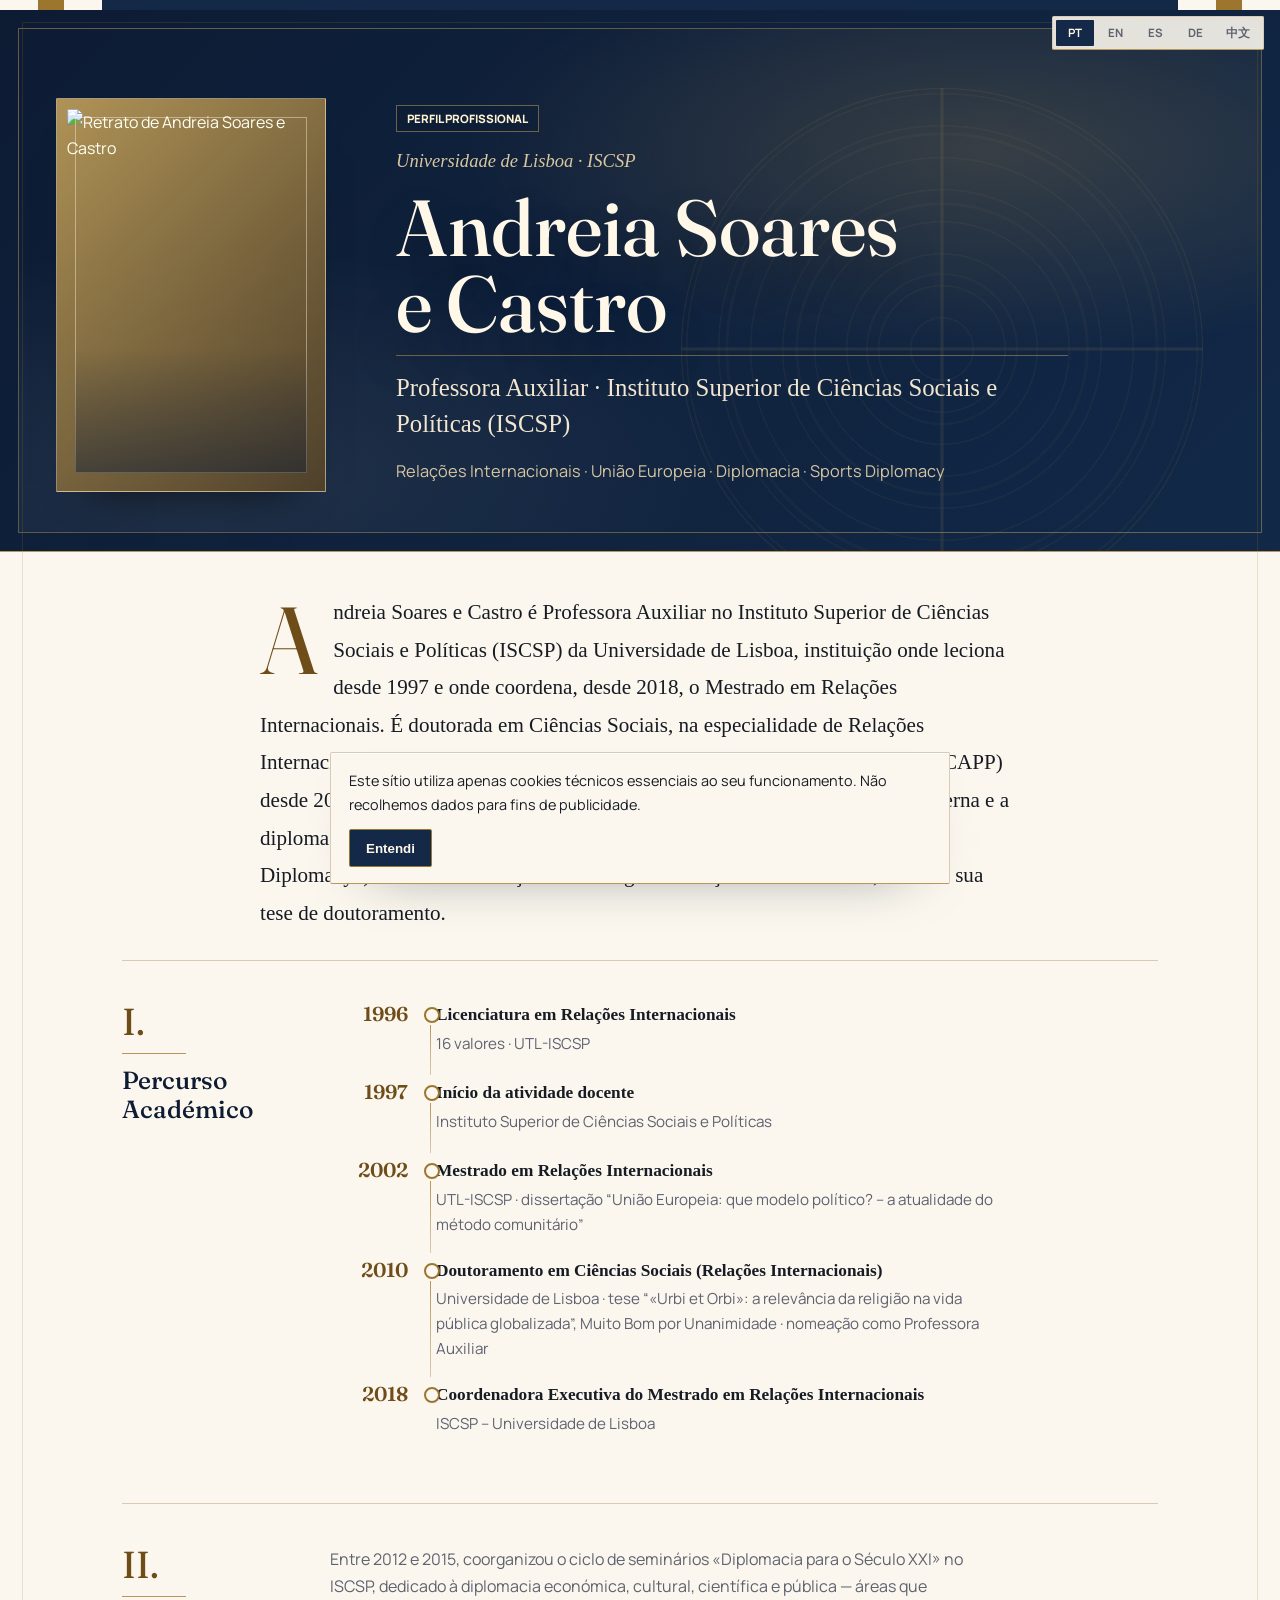
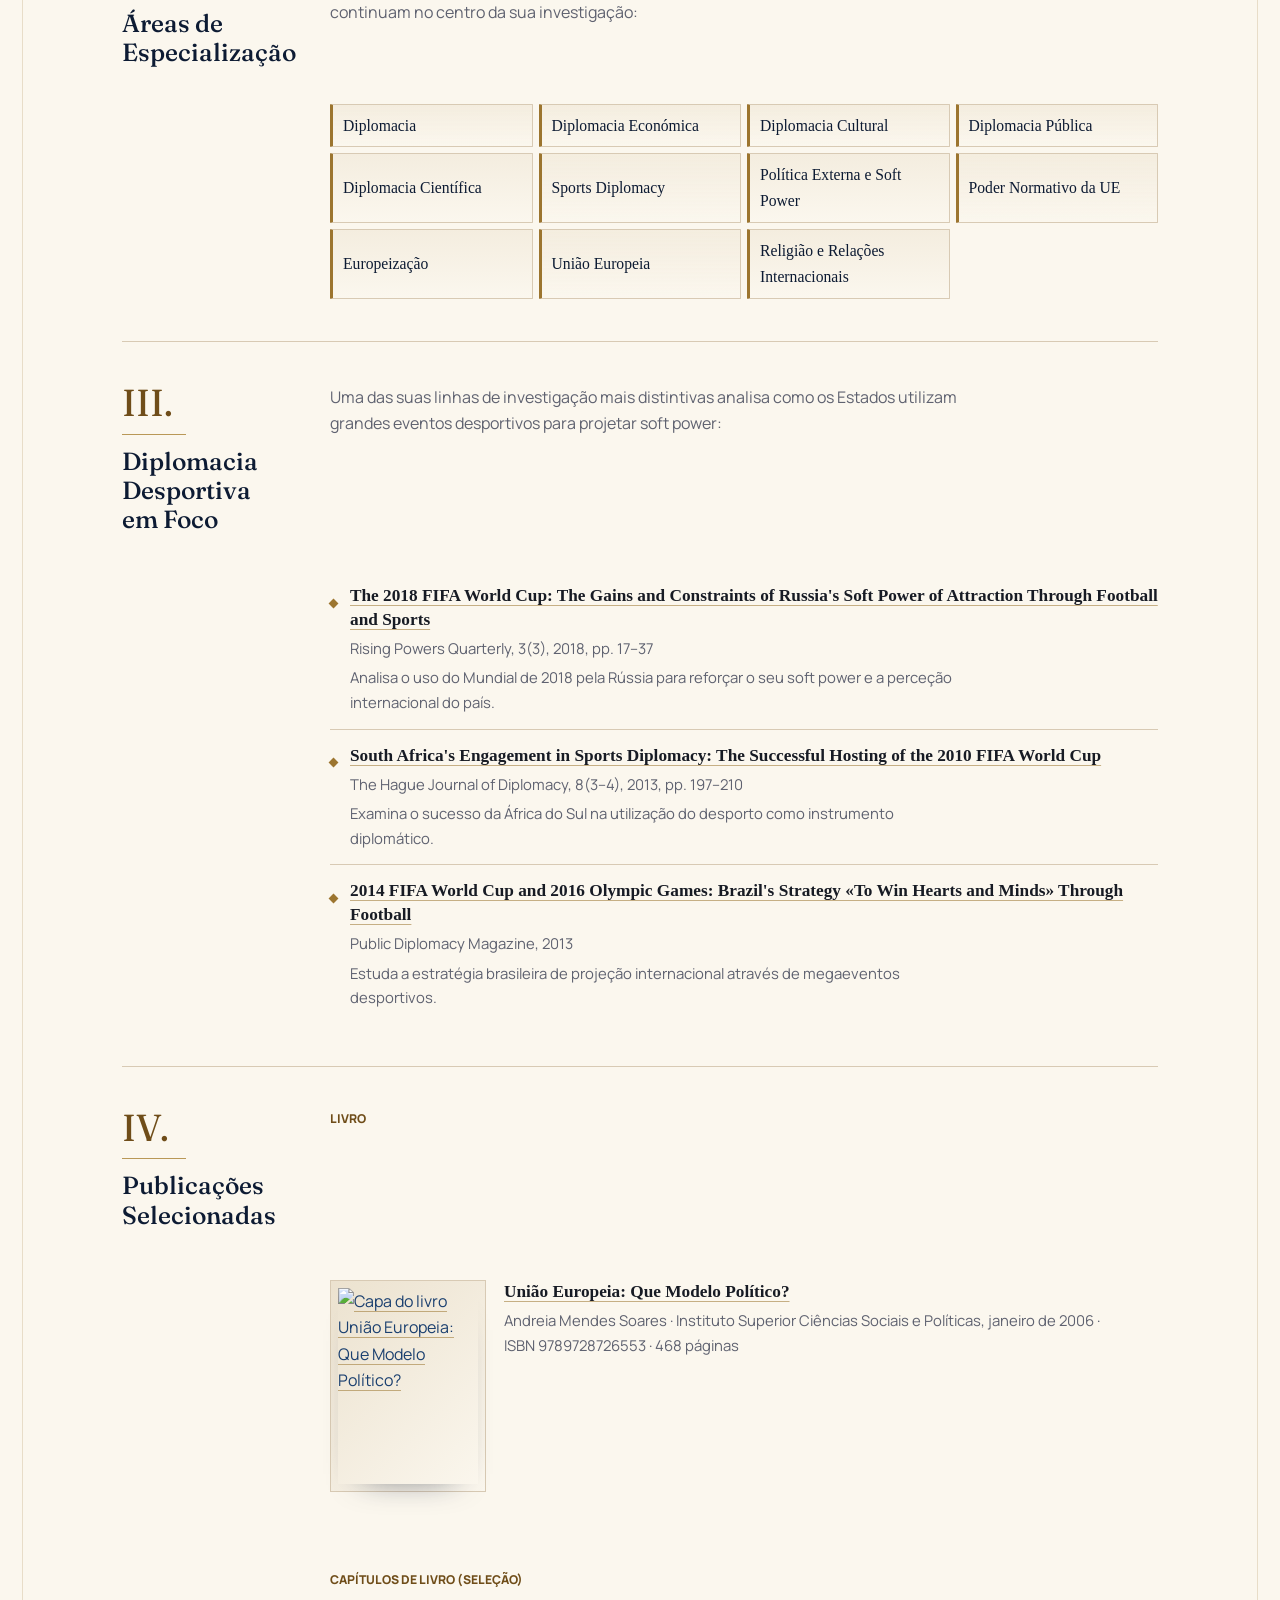
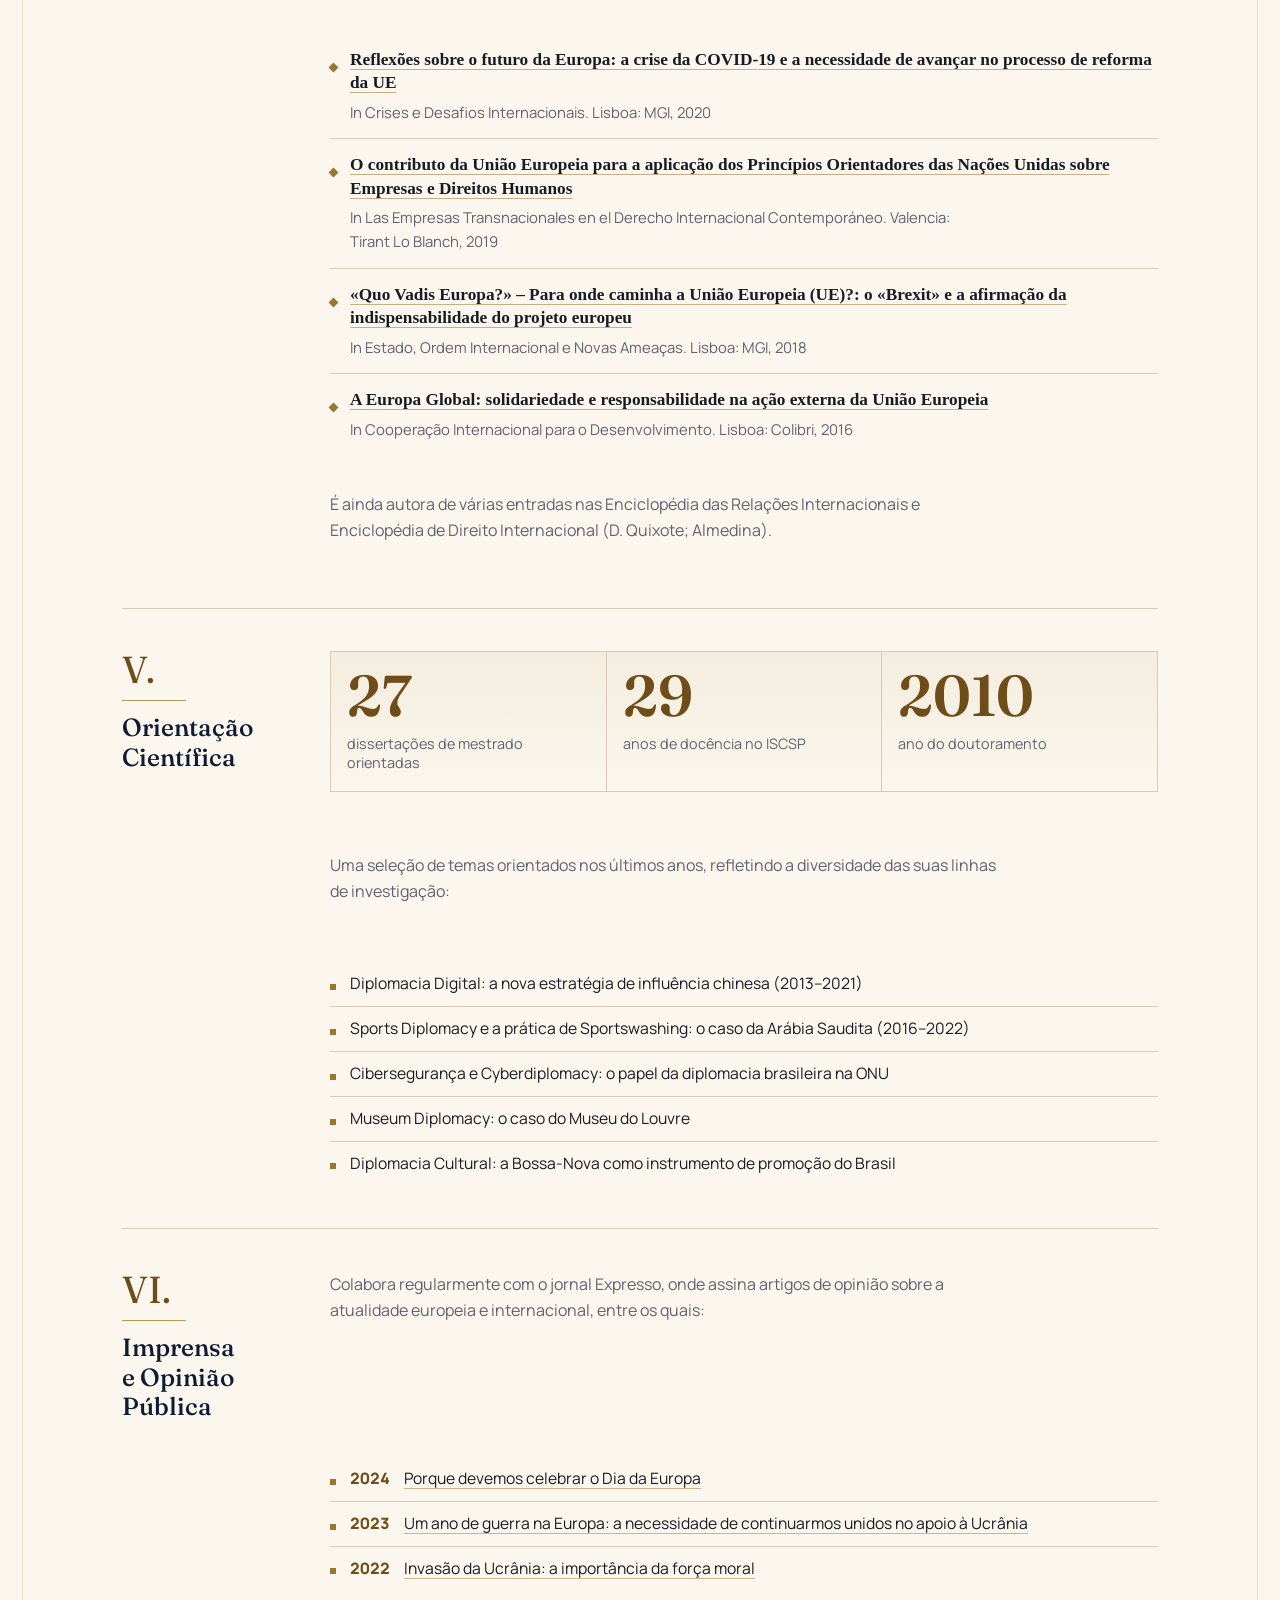
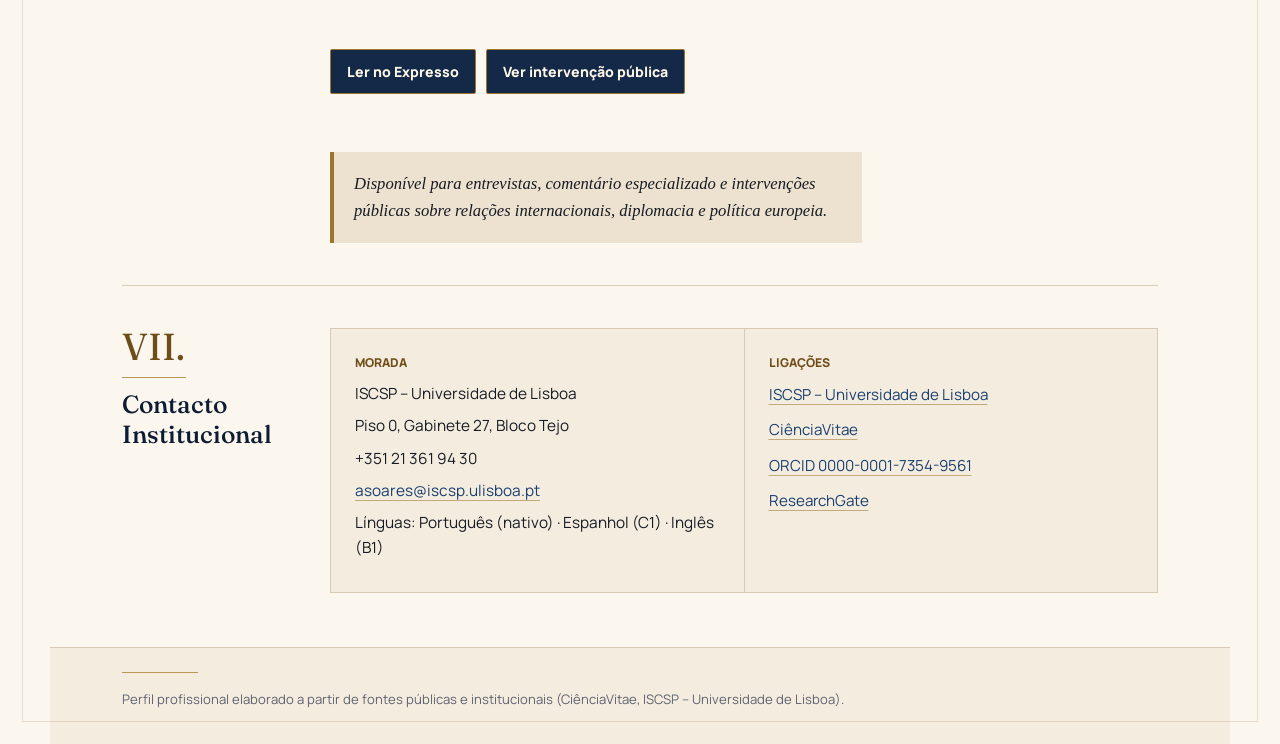
==== commit bee10922: "Remove duplicate doctoral evaluation" ====
--- a/index.html
+++ b/index.html
@@ -102,7 +102,7 @@
       <ul class="biblio"><li class="book-item"><a class="book-cover" href="https://www.wook.pt/livro/uniao-europeia-que-modelo-politico-andreia-mendes-soares/175406" target="_blank" rel="noopener"><img src="https://img.wook.pt/images/uniao-europeia-que-modelo-politico-andreia-mendes-soares/MXwxNzU0MDZ8MjIzNDkzfDE3NzgyMjM5NTgwMDB8d2VicHwxNTA5/550x" alt="Capa do livro União Europeia: Que Modelo Político?" width="550" height="771" loading="lazy"></a><span class="book-details"><span class="cite-title"><a href="https://www.wook.pt/livro/uniao-europeia-que-modelo-politico-andreia-mendes-soares/175406" target="_blank" rel="noopener">União Europeia: Que Modelo Político?</a></span><span class="cite-meta">Andreia Mendes Soares · Instituto Superior Ciências Sociais e Políticas, janeiro de 2006 · ISBN 9789728726553 · 468 páginas</span></span></li></ul>
             <h4 class="sub">Capítulos de Livro (seleção)</h4>
             <ul class="biblio"><li><span class="cite-title"><a href="https://www.cienciavitae.pt/portal/pt/1B1D-8841-751B" target="_blank" rel="noopener">Reflexões sobre o futuro da Europa: a crise da COVID-19 e a necessidade de avançar no processo de reforma da UE</a></span><span class="cite-meta">In Crises e Desafios Internacionais. Lisboa: MGI, 2020</span></li><li><span class="cite-title"><a href="https://dialnet.unirioja.es/servlet/libro?codigo=742309" target="_blank" rel="noopener">O contributo da União Europeia para a aplicação dos Princípios Orientadores das Nações Unidas sobre Empresas e Direitos Humanos</a></span><span class="cite-meta">In Las Empresas Transnacionales en el Derecho Internacional Contemporáneo. Valencia: Tirant Lo Blanch, 2019</span></li><li><span class="cite-title"><a href="https://www.cienciavitae.pt/portal/pt/1B1D-8841-751B" target="_blank" rel="noopener">«Quo Vadis Europa?» – Para onde caminha a União Europeia (UE)?: o «Brexit» e a afirmação da indispensabilidade do projeto europeu</a></span><span class="cite-meta">In Estado, Ordem Internacional e Novas Ameaças. Lisboa: MGI, 2018</span></li><li><span class="cite-title"><a href="https://www.cienciavitae.pt/portal/pt/1B1D-8841-751B" target="_blank" rel="noopener">A Europa Global: solidariedade e responsabilidade na ação externa da União Europeia</a></span><span class="cite-meta">In Cooperação Internacional para o Desenvolvimento. Lisboa: Colibri, 2016</span></li></ul>
-            <p class="intro-line">É ainda autora de várias entradas nas Enciclopédia das Relações Internacionais e Enciclopédia de Direito Internacional (D. Quixote; Almedina), e a sua tese de doutoramento – «Urbi et Orbi»: a relevância da religião na vida pública globalizada – foi aprovada com Muito Bom por Unanimidade.</p>
+            <p class="intro-line">É ainda autora de várias entradas nas Enciclopédia das Relações Internacionais e Enciclopédia de Direito Internacional (D. Quixote; Almedina).</p>
           </section>
           <section class="dossier">
             <div class="sec-head"><span class="sec-num">V.</span><h2 class="sec-title">Orientação Científica</h2></div>
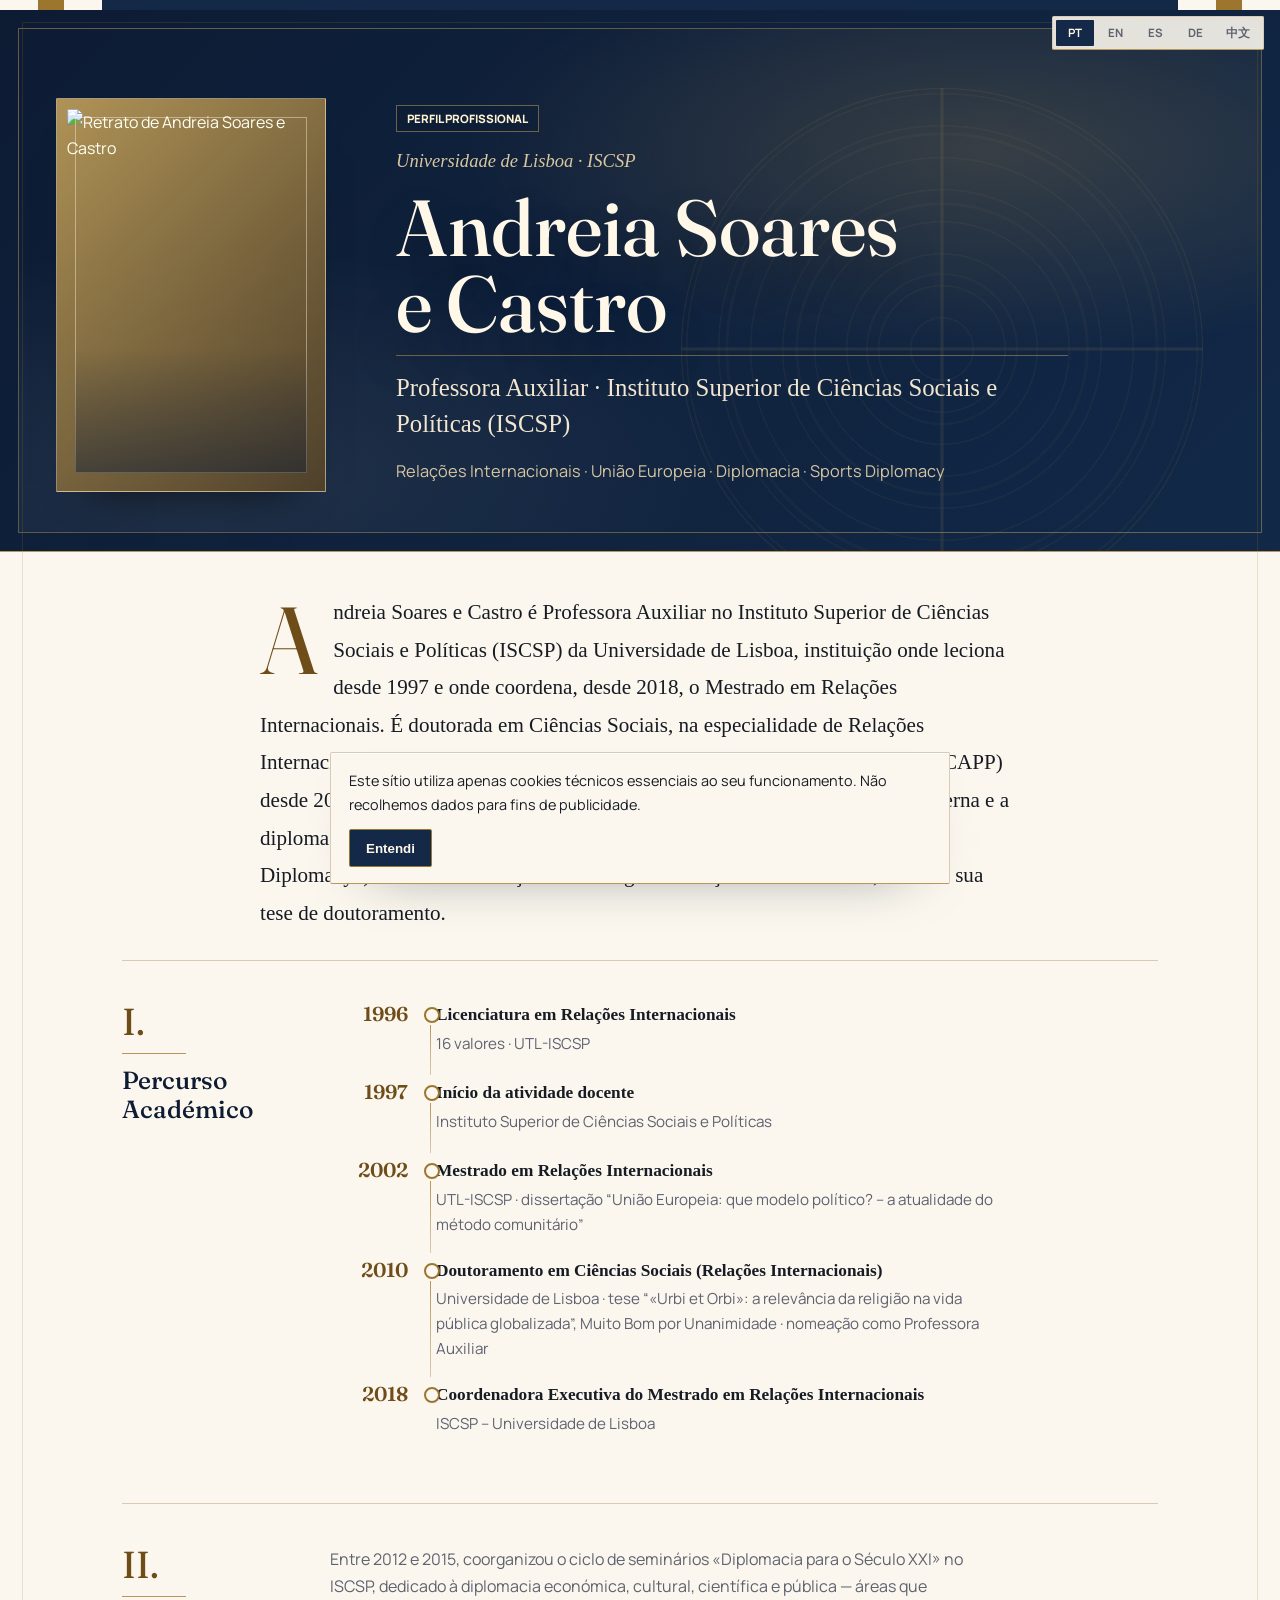
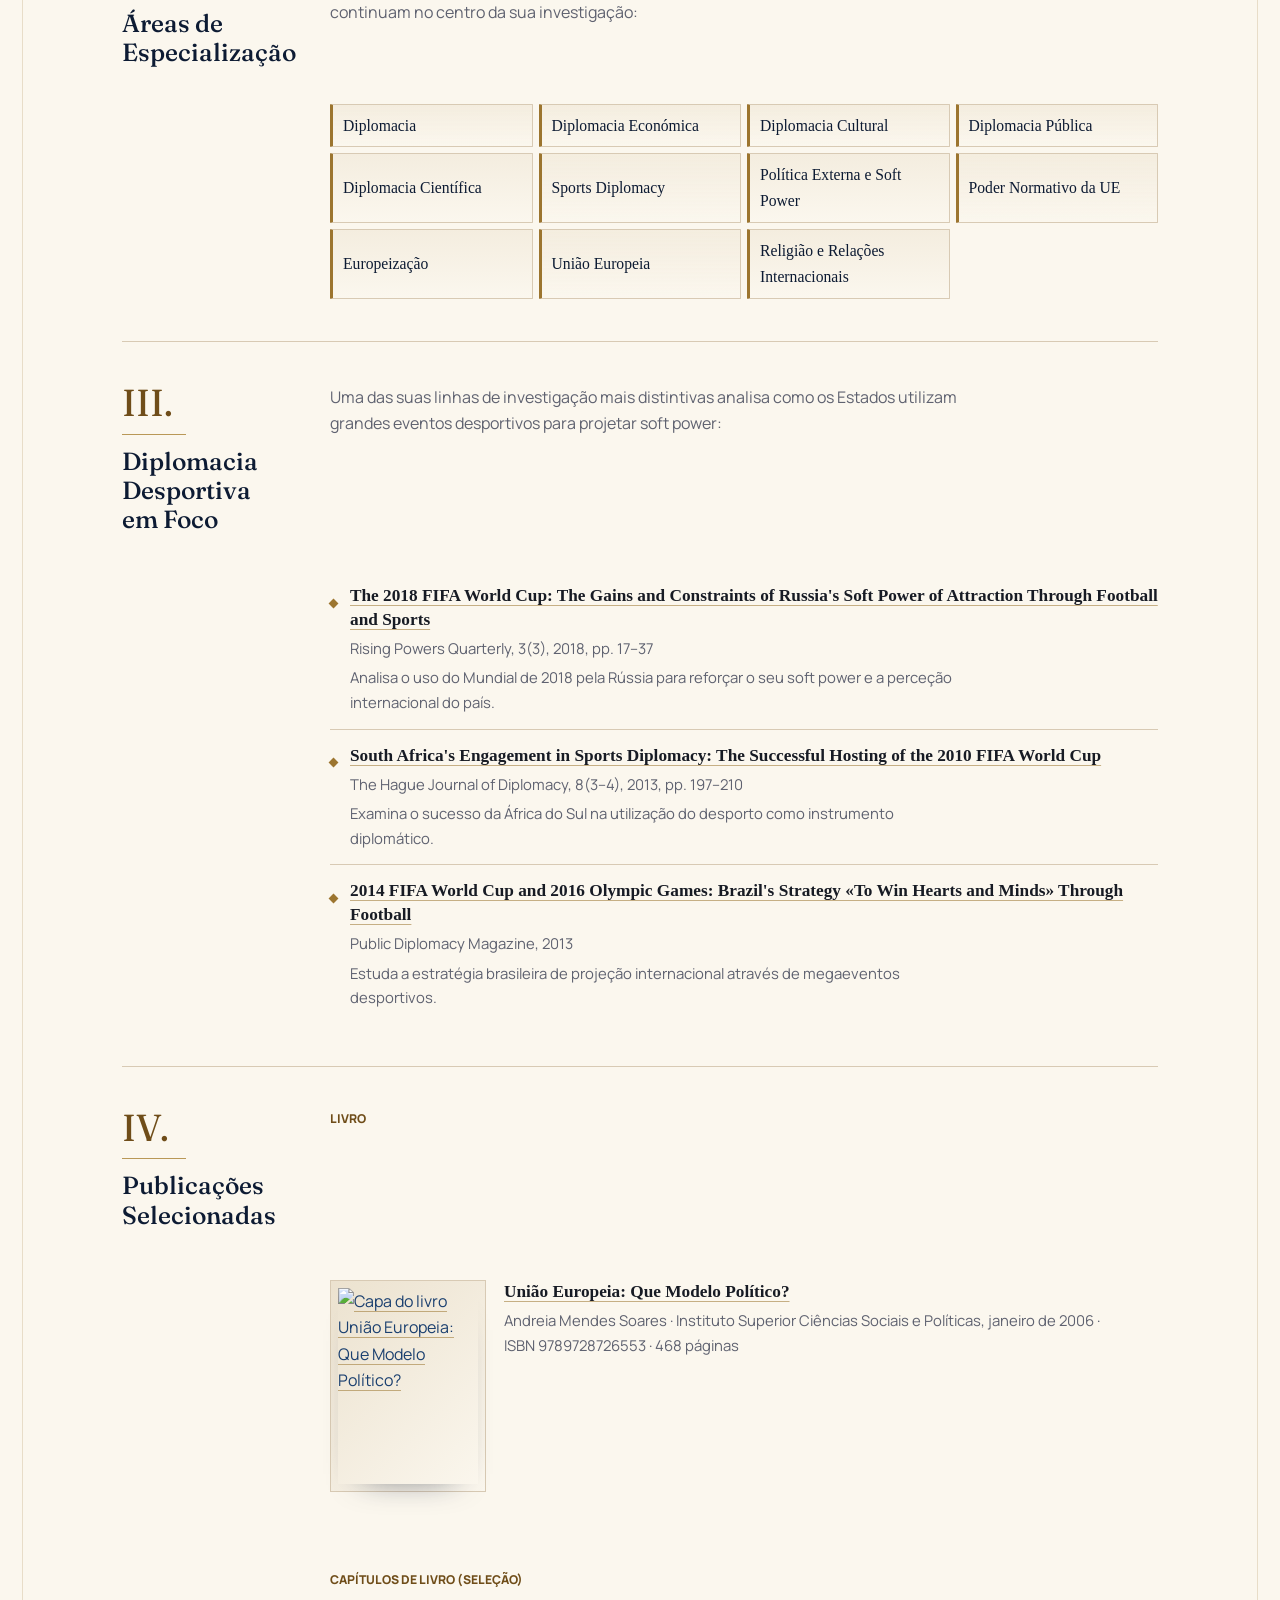
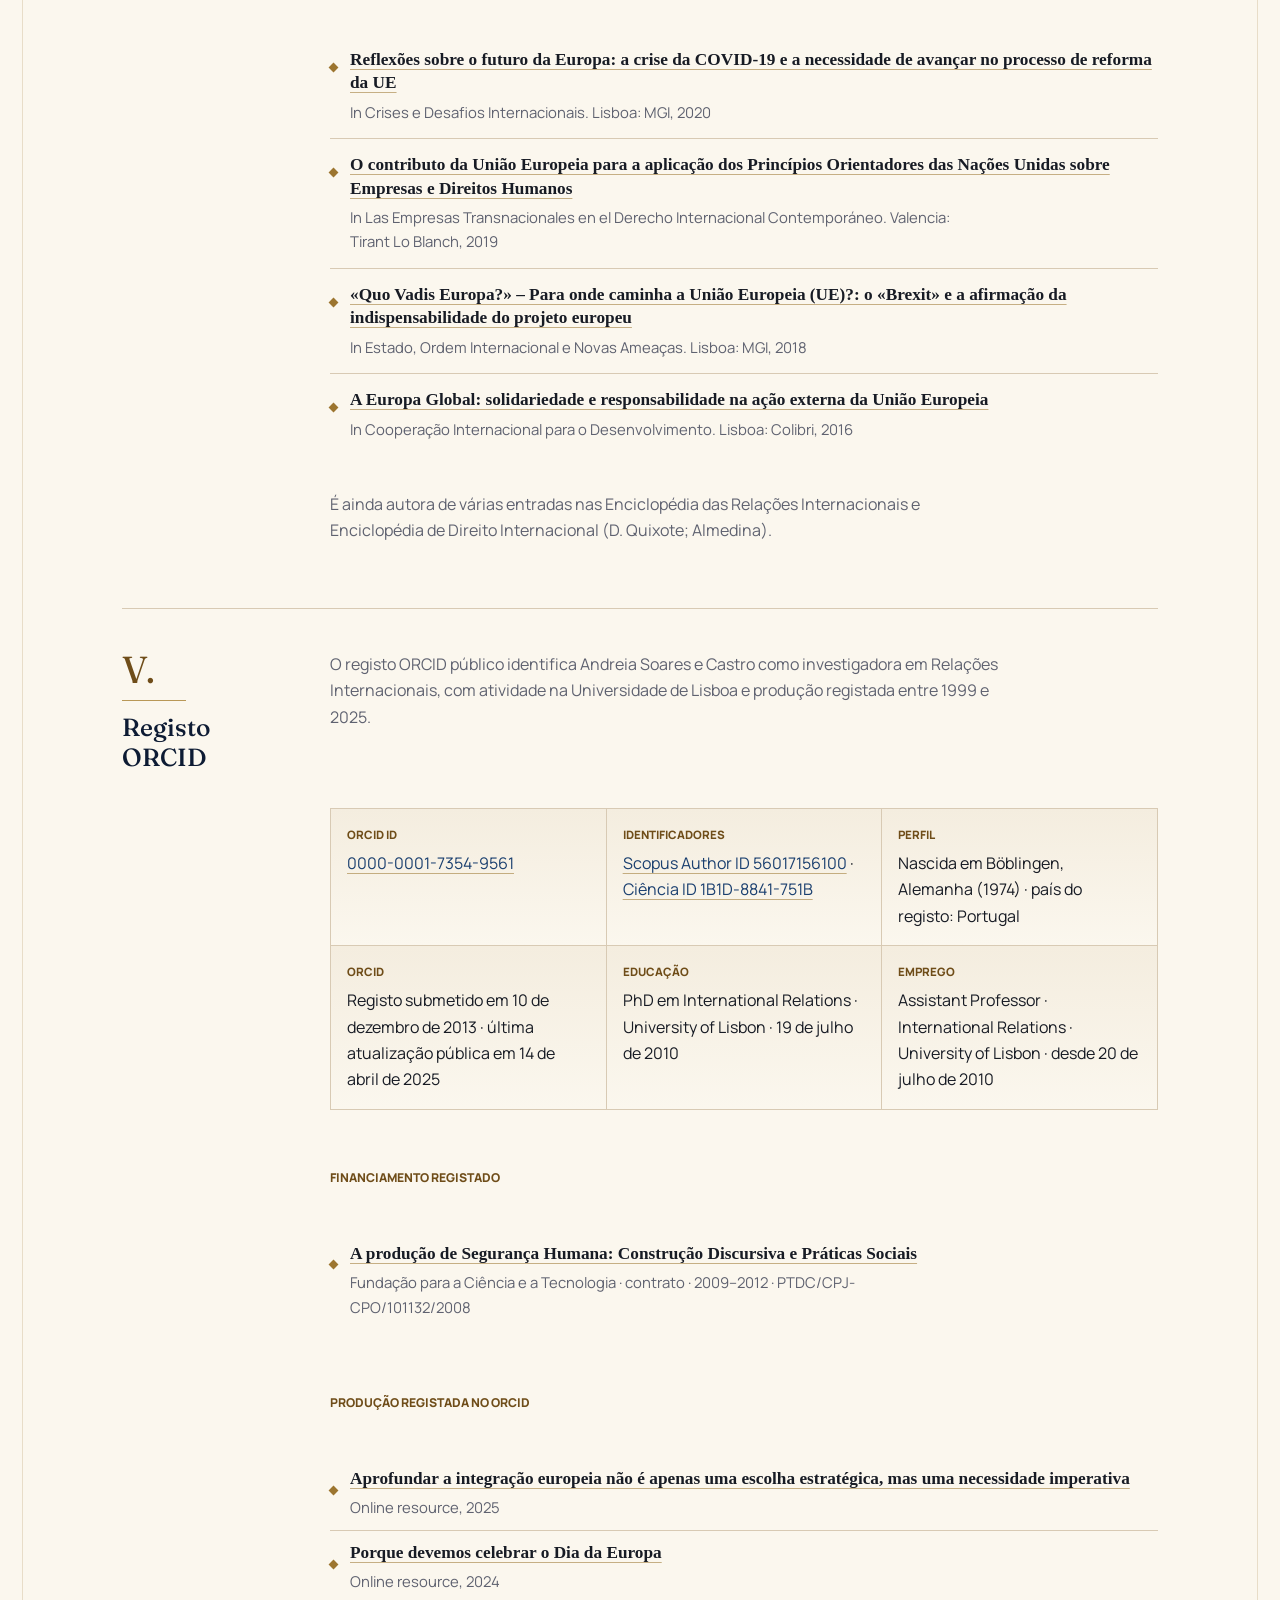
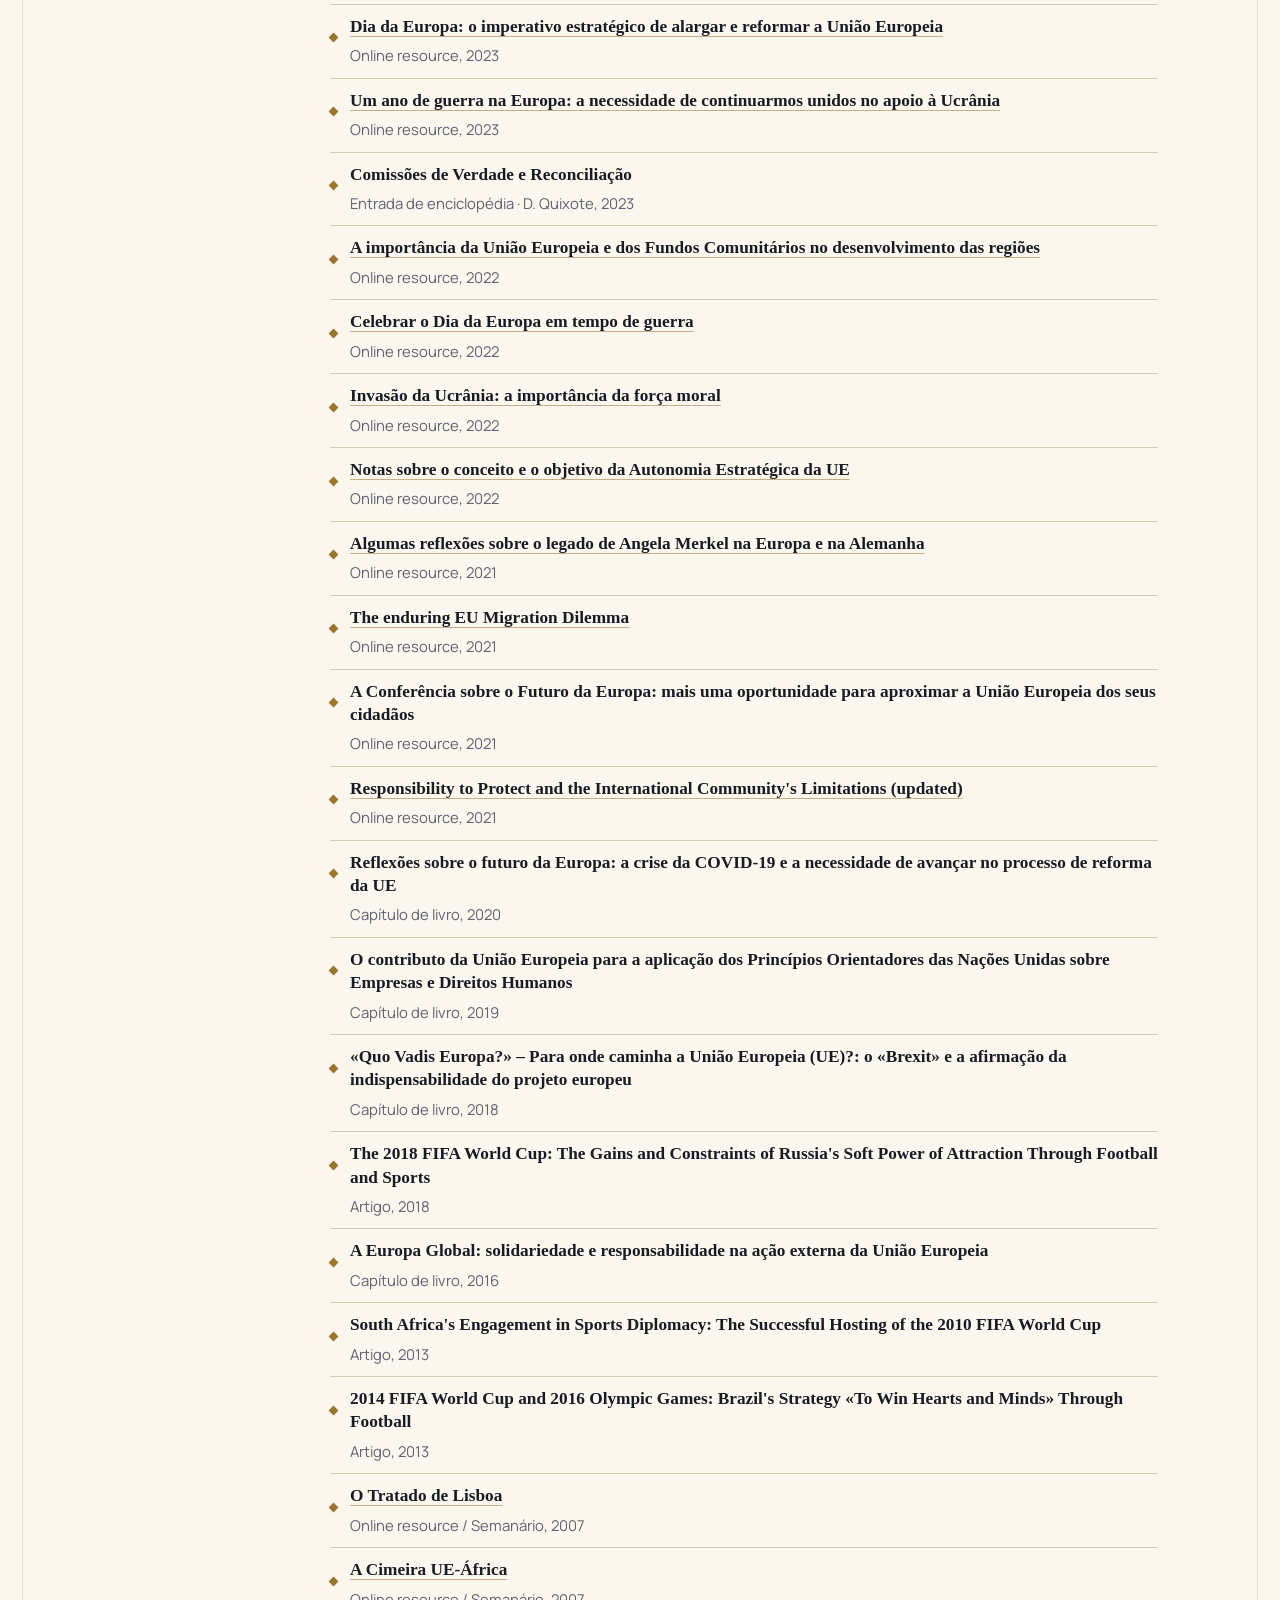
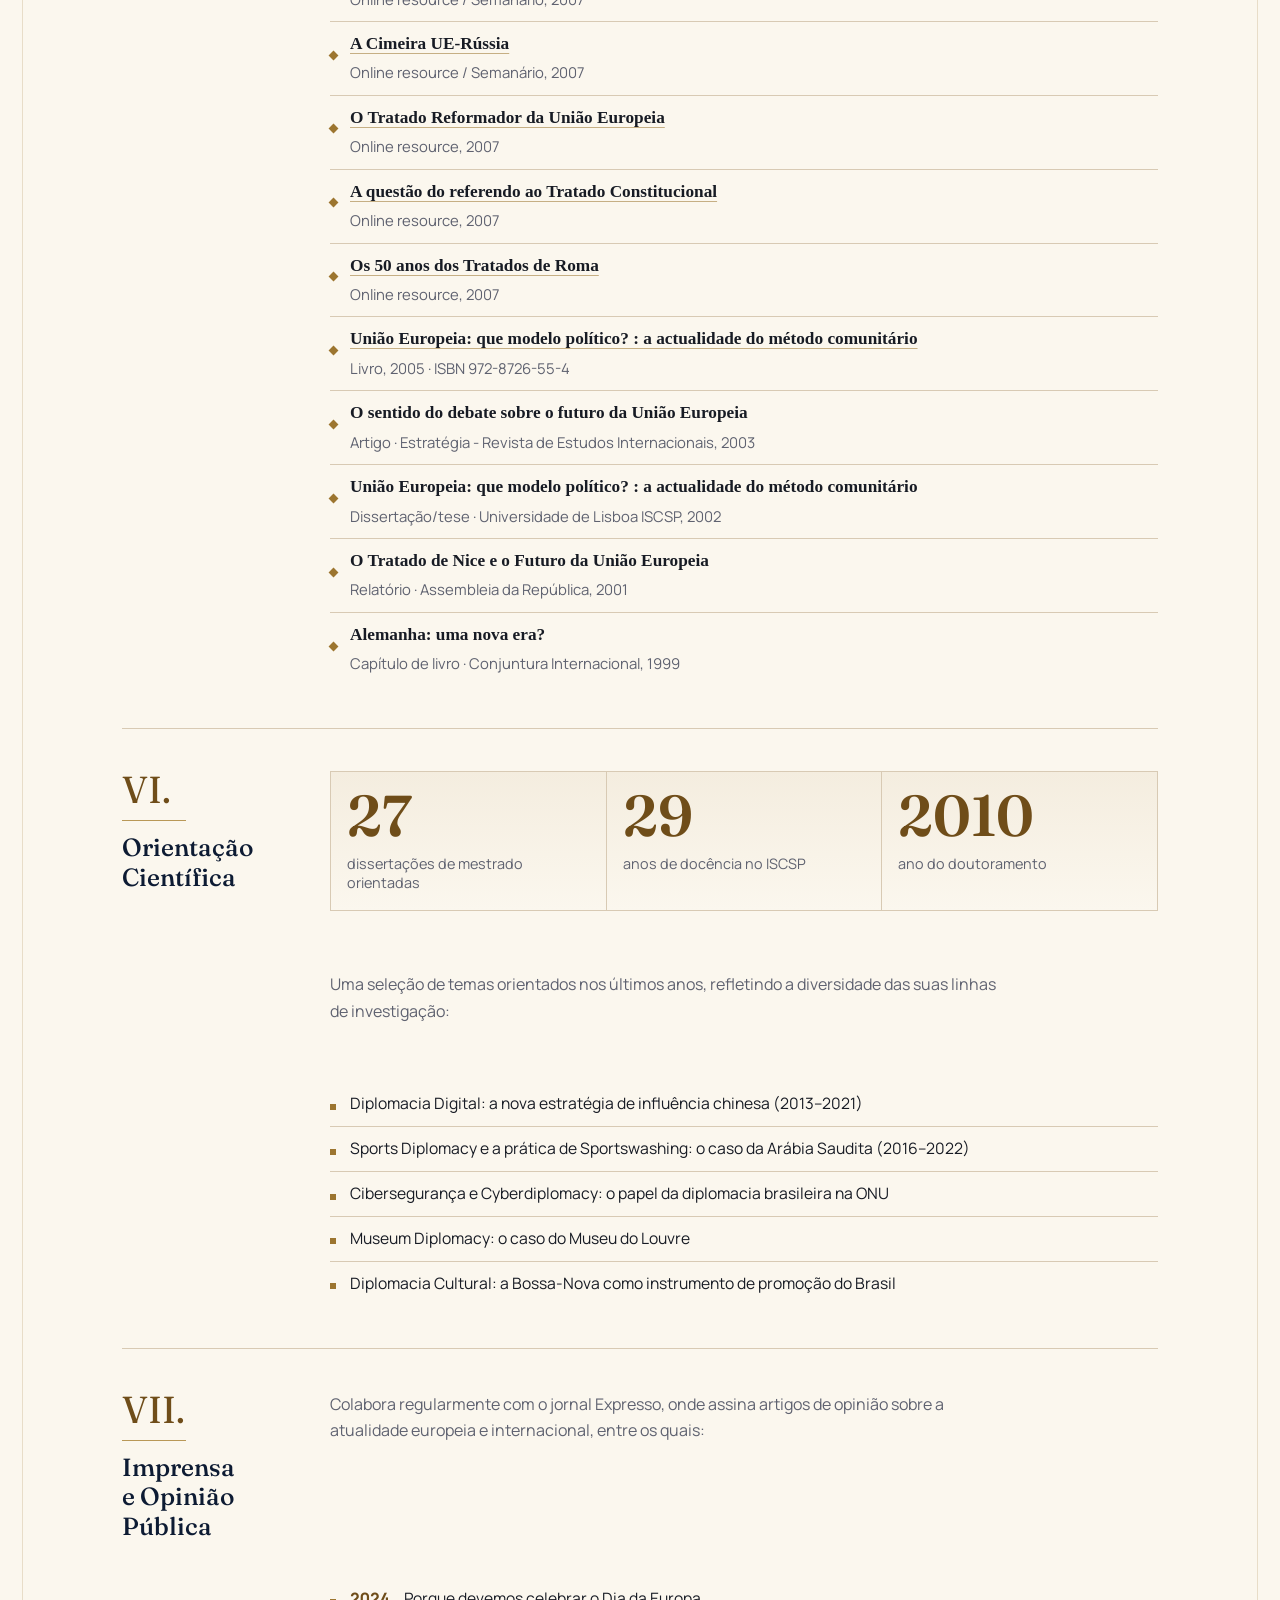
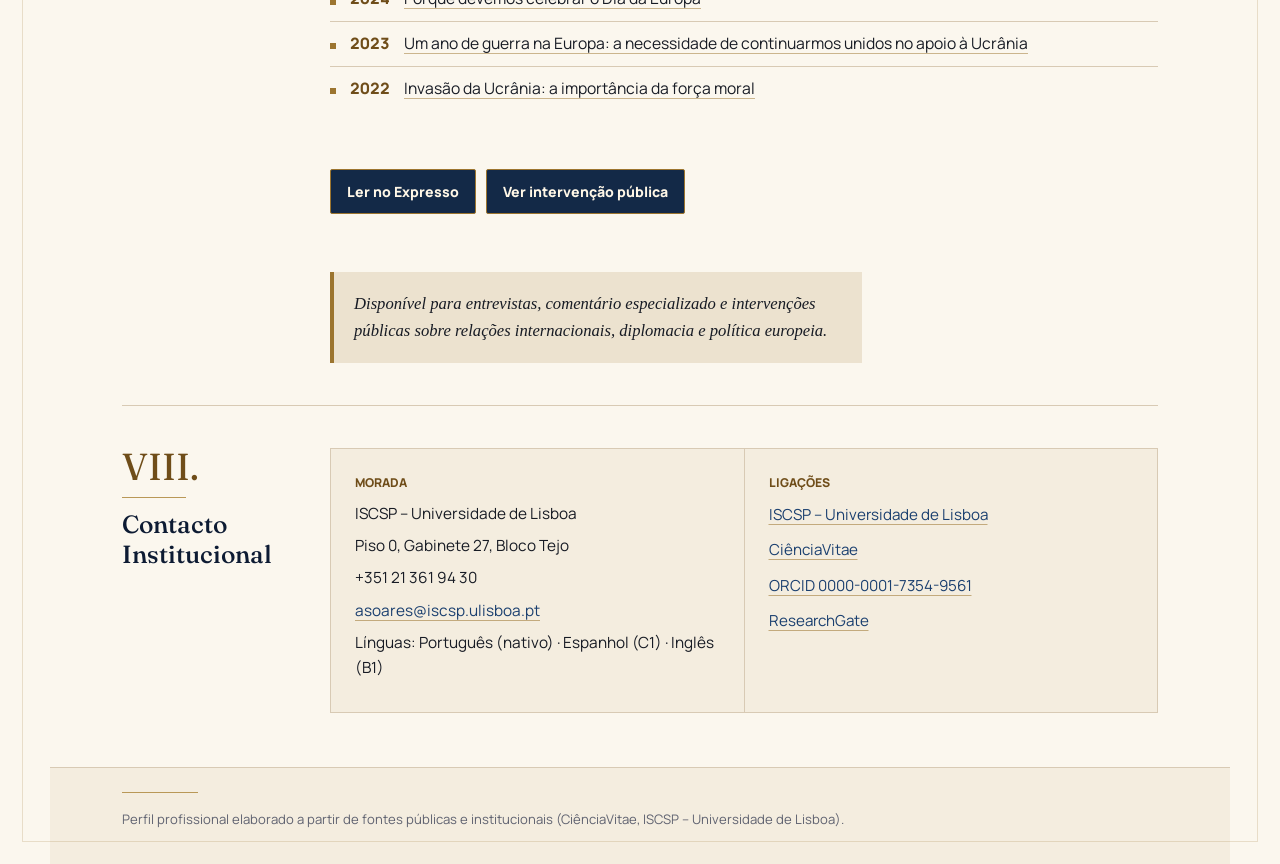
==== commit 4c9462c1: "Integrate ORCID record" ====
--- a/index.html
+++ b/index.html
@@ -45,6 +45,8 @@
     "@type": "CollegeOrUniversity",
           "name": "Universidade de Lisboa"
       },
+"affiliation": {"@type": "Organization", "name": "Centro de Administração e Políticas Públicas (CAPP)"},
+    "knowsAbout": ["Relações Internacionais", "União Europeia", "Diplomacia", "Diplomacia Económica", "Diplomacia Cultural", "Diplomacia Pública", "Diplomacia Científica", "Sports Diplomacy", "Diplomacia Desportiva", "Política Externa e Soft Power", "Poder Normativo da UE", "Europeização", "Religião e Relações Internacionais"],
         "knowsLanguage": [
           "pt",
           "es",
@@ -105,7 +107,16 @@
             <p class="intro-line">É ainda autora de várias entradas nas Enciclopédia das Relações Internacionais e Enciclopédia de Direito Internacional (D. Quixote; Almedina).</p>
           </section>
           <section class="dossier">
-            <div class="sec-head"><span class="sec-num">V.</span><h2 class="sec-title">Orientação Científica</h2></div>
+            <div class="sec-head"><span class="sec-num">V.</span><h2 class="sec-title">Registo ORCID</h2></div>
+            <p class="intro-line">O registo ORCID público identifica Andreia Soares e Castro como investigadora em Relações Internacionais, com atividade na Universidade de Lisboa e produção registada entre 1999 e 2025.</p>
+            <ul class="orcid-facts"><li><span class="fact-label">ORCID iD</span><a href="https://orcid.org/0000-0001-7354-9561" target="_blank" rel="noopener">0000-0001-7354-9561</a></li><li><span class="fact-label">Identificadores</span><a href="http://www.scopus.com/inward/authorDetails.url?authorID=56017156100&partnerID=MN8TOARS" target="_blank" rel="noopener">Scopus Author ID 56017156100</a> · <a href="http://www.cienciavitae.pt//1B1D-8841-751B" target="_blank" rel="noopener">Ciência ID 1B1D-8841-751B</a></li><li><span class="fact-label">Perfil</span>Nascida em Böblingen, Alemanha (1974) · país do registo: Portugal</li><li><span class="fact-label">ORCID</span>Registo submetido em 10 de dezembro de 2013 · última atualização pública em 14 de abril de 2025</li><li><span class="fact-label">Educação</span>PhD em International Relations · University of Lisbon · 19 de julho de 2010</li><li><span class="fact-label">Emprego</span>Assistant Professor · International Relations · University of Lisbon · desde 20 de julho de 2010</li></ul>
+            <h4 class="sub">Financiamento registado</h4>
+            <ul class="biblio compact-list"><li><span class="cite-title"><a href="http://capp.iscsp.ulisboa.pt/pt/a-producao-da-seguranca-humana" target="_blank" rel="noopener">A produção de Segurança Humana: Construção Discursiva e Práticas Sociais</a></span><span class="cite-meta">Fundação para a Ciência e a Tecnologia · contrato · 2009–2012 · PTDC/CPJ-CPO/101132/2008</span></li></ul>
+            <h4 class="sub">Produção registada no ORCID</h4>
+            <ul class="biblio compact-list"><li><span class="cite-title"><a href="https://cde.iscsp.ulisboa.pt/index.php/component/content/article/vozes-da-europa-comentario-2?catid=10&Itemid=106" target="_blank" rel="noopener">Aprofundar a integração europeia não é apenas uma escolha estratégica, mas uma necessidade imperativa</a></span><span class="cite-meta">Online resource, 2025</span></li><li><span class="cite-title"><a href="https://expresso.pt/opiniao/2024-05-09-porque-devemos-celebrar-o-dia-da-europa-addb550a" target="_blank" rel="noopener">Porque devemos celebrar o Dia da Europa</a></span><span class="cite-meta">Online resource, 2024</span></li><li><span class="cite-title"><a href="https://expresso.pt/opiniao/2023-05-09-Dia-da-Europa-o-imperativo-estrategico-de-alargar-e-reformar-a-Uniao-Europeia-f09f1b43" target="_blank" rel="noopener">Dia da Europa: o imperativo estratégico de alargar e reformar a União Europeia</a></span><span class="cite-meta">Online resource, 2023</span></li><li><span class="cite-title"><a href="https://expresso.pt/opiniao/2023-03-10-Um-ano-de-guerra-na-Europa-a-necessidade-de-continuarmos-unidos-no-apoio-a-Ucrania-f590a83c" target="_blank" rel="noopener">Um ano de guerra na Europa: a necessidade de continuarmos unidos no apoio à Ucrânia</a></span><span class="cite-meta">Online resource, 2023</span></li><li><span class="cite-title">Comissões de Verdade e Reconciliação</span><span class="cite-meta">Entrada de enciclopédia · D. Quixote, 2023</span></li><li><span class="cite-title"><a href="https://isegyes.com/artigos-opiniao/a-importancia-da-uniao-europeia-e-dos-fundos-comunitarios-no-desenvolvimento-das-regioes/" target="_blank" rel="noopener">A importância da União Europeia e dos Fundos Comunitários no desenvolvimento das regiões</a></span><span class="cite-meta">Online resource, 2022</span></li><li><span class="cite-title"><a href="https://expresso.pt/internacional/2022-05-09-Celebrar-o-Dia-da-Europa-em-tempo-de-guerra-d832f912" target="_blank" rel="noopener">Celebrar o Dia da Europa em tempo de guerra</a></span><span class="cite-meta">Online resource, 2022</span></li><li><span class="cite-title"><a href="https://expresso.pt/opiniao/2022-03-21-Invasao-da-Ucrania-a-importancia-da-forca-moral-53681a74" target="_blank" rel="noopener">Invasão da Ucrânia: a importância da força moral</a></span><span class="cite-meta">Online resource, 2022</span></li><li><span class="cite-title"><a href="https://www.pacta.neri.pt/wp-content/uploads/2022/03/Next-Generation-You-Professora-Andreia-Soares-e-Castro-Professora-Carla-Guapo-Costa-e-Francisco-Carneiro.pdf" target="_blank" rel="noopener">Notas sobre o conceito e o objetivo da Autonomia Estratégica da UE</a></span><span class="cite-meta">Online resource, 2022</span></li><li><span class="cite-title"><a href="https://www.pacta.neri.pt/2021/06/10/algumas-reflexoes-sobre-o-legado-de-angela-merkel-na-europa-e-na-alemanha/" target="_blank" rel="noopener">Algumas reflexões sobre o legado de Angela Merkel na Europa e na Alemanha</a></span><span class="cite-meta">Online resource, 2021</span></li><li><span class="cite-title"><a href="https://apetabuleirodexadrez.blogspot.com/2021/05/the-enduring-eu-migration-dilemma.html" target="_blank" rel="noopener">The enduring EU Migration Dilemma</a></span><span class="cite-meta">Online resource, 2021</span></li><li><span class="cite-title">A Conferência sobre o Futuro da Europa: mais uma oportunidade para aproximar a União Europeia dos seus cidadãos</span><span class="cite-meta">Online resource, 2021</span></li><li><span class="cite-title"><a href="https://apetabuleirodexadrez.blogspot.com/2021/03/responsibility-to-protect-and.html" target="_blank" rel="noopener">Responsibility to Protect and the International Community's Limitations (updated)</a></span><span class="cite-meta">Online resource, 2021</span></li><li><span class="cite-title">Reflexões sobre o futuro da Europa: a crise da COVID-19 e a necessidade de avançar no processo de reforma da UE</span><span class="cite-meta">Capítulo de livro, 2020</span></li><li><span class="cite-title">O contributo da União Europeia para a aplicação dos Princípios Orientadores das Nações Unidas sobre Empresas e Direitos Humanos</span><span class="cite-meta">Capítulo de livro, 2019</span></li><li><span class="cite-title">«Quo Vadis Europa?» – Para onde caminha a União Europeia (UE)?: o «Brexit» e a afirmação da indispensabilidade do projeto europeu</span><span class="cite-meta">Capítulo de livro, 2018</span></li><li><span class="cite-title">The 2018 FIFA World Cup: The Gains and Constraints of Russia's Soft Power of Attraction Through Football and Sports</span><span class="cite-meta">Artigo, 2018</span></li><li><span class="cite-title">A Europa Global: solidariedade e responsabilidade na ação externa da União Europeia</span><span class="cite-meta">Capítulo de livro, 2016</span></li><li><span class="cite-title">South Africa's Engagement in Sports Diplomacy: The Successful Hosting of the 2010 FIFA World Cup</span><span class="cite-meta">Artigo, 2013</span></li><li><span class="cite-title">2014 FIFA World Cup and 2016 Olympic Games: Brazil's Strategy «To Win Hearts and Minds» Through Football</span><span class="cite-meta">Artigo, 2013</span></li><li><span class="cite-title"><a href="http://euroiscsp.blogspot.com/2007/12/o-tratado-de-lisboa.html" target="_blank" rel="noopener">O Tratado de Lisboa</a></span><span class="cite-meta">Online resource / Semanário, 2007</span></li><li><span class="cite-title"><a href="http://euroiscsp.blogspot.com/2007/12/cimeira-ue-frica.html" target="_blank" rel="noopener">A Cimeira UE-África</a></span><span class="cite-meta">Online resource / Semanário, 2007</span></li><li><span class="cite-title"><a href="http://euroiscsp.blogspot.com/2007/11/cimeira-ue-rssia.html" target="_blank" rel="noopener">A Cimeira UE-Rússia</a></span><span class="cite-meta">Online resource / Semanário, 2007</span></li><li><span class="cite-title"><a href="http://euroiscsp.blogspot.com/2007/10/o-tratado-reformador-da-unio-europeia.html" target="_blank" rel="noopener">O Tratado Reformador da União Europeia</a></span><span class="cite-meta">Online resource, 2007</span></li><li><span class="cite-title"><a href="http://euroiscsp.blogspot.com/2007/04/questo-do-referendo-ao-tratado.html" target="_blank" rel="noopener">A questão do referendo ao Tratado Constitucional</a></span><span class="cite-meta">Online resource, 2007</span></li><li><span class="cite-title"><a href="http://euroiscsp.blogspot.com/2007/03/mestrado-europa.html" target="_blank" rel="noopener">Os 50 anos dos Tratados de Roma</a></span><span class="cite-meta">Online resource, 2007</span></li><li><span class="cite-title"><a href="https://www.wook.pt/livro/uniao-europeia-que-modelo-politico-andreia-mendes-soares/175406" target="_blank" rel="noopener">União Europeia: que modelo político? : a actualidade do método comunitário</a></span><span class="cite-meta">Livro, 2005 · ISBN 972-8726-55-4</span></li><li><span class="cite-title">O sentido do debate sobre o futuro da União Europeia</span><span class="cite-meta">Artigo · Estratégia - Revista de Estudos Internacionais, 2003</span></li><li><span class="cite-title">União Europeia: que modelo político? : a actualidade do método comunitário</span><span class="cite-meta">Dissertação/tese · Universidade de Lisboa ISCSP, 2002</span></li><li><span class="cite-title">O Tratado de Nice e o Futuro da União Europeia</span><span class="cite-meta">Relatório · Assembleia da República, 2001</span></li><li><span class="cite-title">Alemanha: uma nova era?</span><span class="cite-meta">Capítulo de livro · Conjuntura Internacional, 1999</span></li></ul>
+          </section>
+          <section class="dossier">
+            <div class="sec-head"><span class="sec-num">VI.</span><h2 class="sec-title">Orientação Científica</h2></div>
             <div class="stats">
               <div class="stat"><span class="num">27</span><span class="lbl">dissertações de mestrado orientadas</span></div>
         <div class="stat"><span class="num">29</span><span class="lbl">anos de docência no ISCSP</span></div>
@@ -116,7 +127,7 @@
     </section>
 
     <section class="dossier">
-      <div class="sec-head"><span class="sec-num">VI.</span><h2 class="sec-title">Imprensa e Opinião Pública</h2></div>
+      <div class="sec-head"><span class="sec-num">VII.</span><h2 class="sec-title">Imprensa e Opinião Pública</h2></div>
       <p class="intro-line">Colabora regularmente com o jornal Expresso, onde assina artigos de opinião sobre a atualidade europeia e internacional, entre os quais:</p>
       <ul class="press-list"><li><span class="yr-badge">2024</span><a href="https://expresso.pt/autores/2022-03-21-andreia-soares-e-castro-ea1dba96" target="_blank" rel="noopener">Porque devemos celebrar o Dia da Europa</a></li><li><span class="yr-badge">2023</span><a href="https://expresso.pt/opiniao/2023-03-10-Um-ano-de-guerra-na-Europa-a-necessidade-de-continuarmos-unidos-no-apoio-a-Ucrania-f590a83c" target="_blank" rel="noopener">Um ano de guerra na Europa: a necessidade de continuarmos unidos no apoio à Ucrânia</a></li><li><span class="yr-badge">2022</span><a href="https://expresso.pt/opiniao/2022-03-21-Invasao-da-Ucrania-a-importancia-da-forca-moral-53681a74" target="_blank" rel="noopener">Invasão da Ucrânia: a importância da força moral</a></li></ul>
       <div class="btnrow">
@@ -127,7 +138,7 @@
     </section>
 
     <section class="dossier">
-            <div class="sec-head"><span class="sec-num">VII.</span><h2 class="sec-title">Contacto Institucional</h2></div>
+            <div class="sec-head"><span class="sec-num">VIII.</span><h2 class="sec-title">Contacto Institucional</h2></div>
             <div class="contact-grid">
               <div>
                 <h4 class="sub">Morada</h4>
--- a/style.css
+++ b/style.css
@@ -455,7 +455,8 @@
 .timeline,
 .biblio,
 .press-list,
-.linklist{
+.linklist,
+.orcid-facts{
   list-style:none;
   margin:0;
   padding:0;
@@ -634,6 +635,34 @@
 
 .book-details{
   min-width:0;
+}
+
+.orcid-facts{
+  display:grid;
+  grid-template-columns:repeat(auto-fit, minmax(210px, 1fr));
+  gap:1px;
+  margin:0 0 22px;
+  background:var(--line);
+  border:1px solid var(--line);
+}
+
+.orcid-facts li{
+  min-height:96px;
+  padding:16px;
+  background:linear-gradient(180deg, var(--surface-2), var(--surface));
+}
+
+.fact-label{
+  display:block;
+  margin:0 0 6px;
+  color:var(--accent-strong);
+  font-size:.72rem;
+  font-weight:800;
+  text-transform:uppercase;
+}
+
+.compact-list li{
+  padding-block:10px;
 }
 
 .stats{
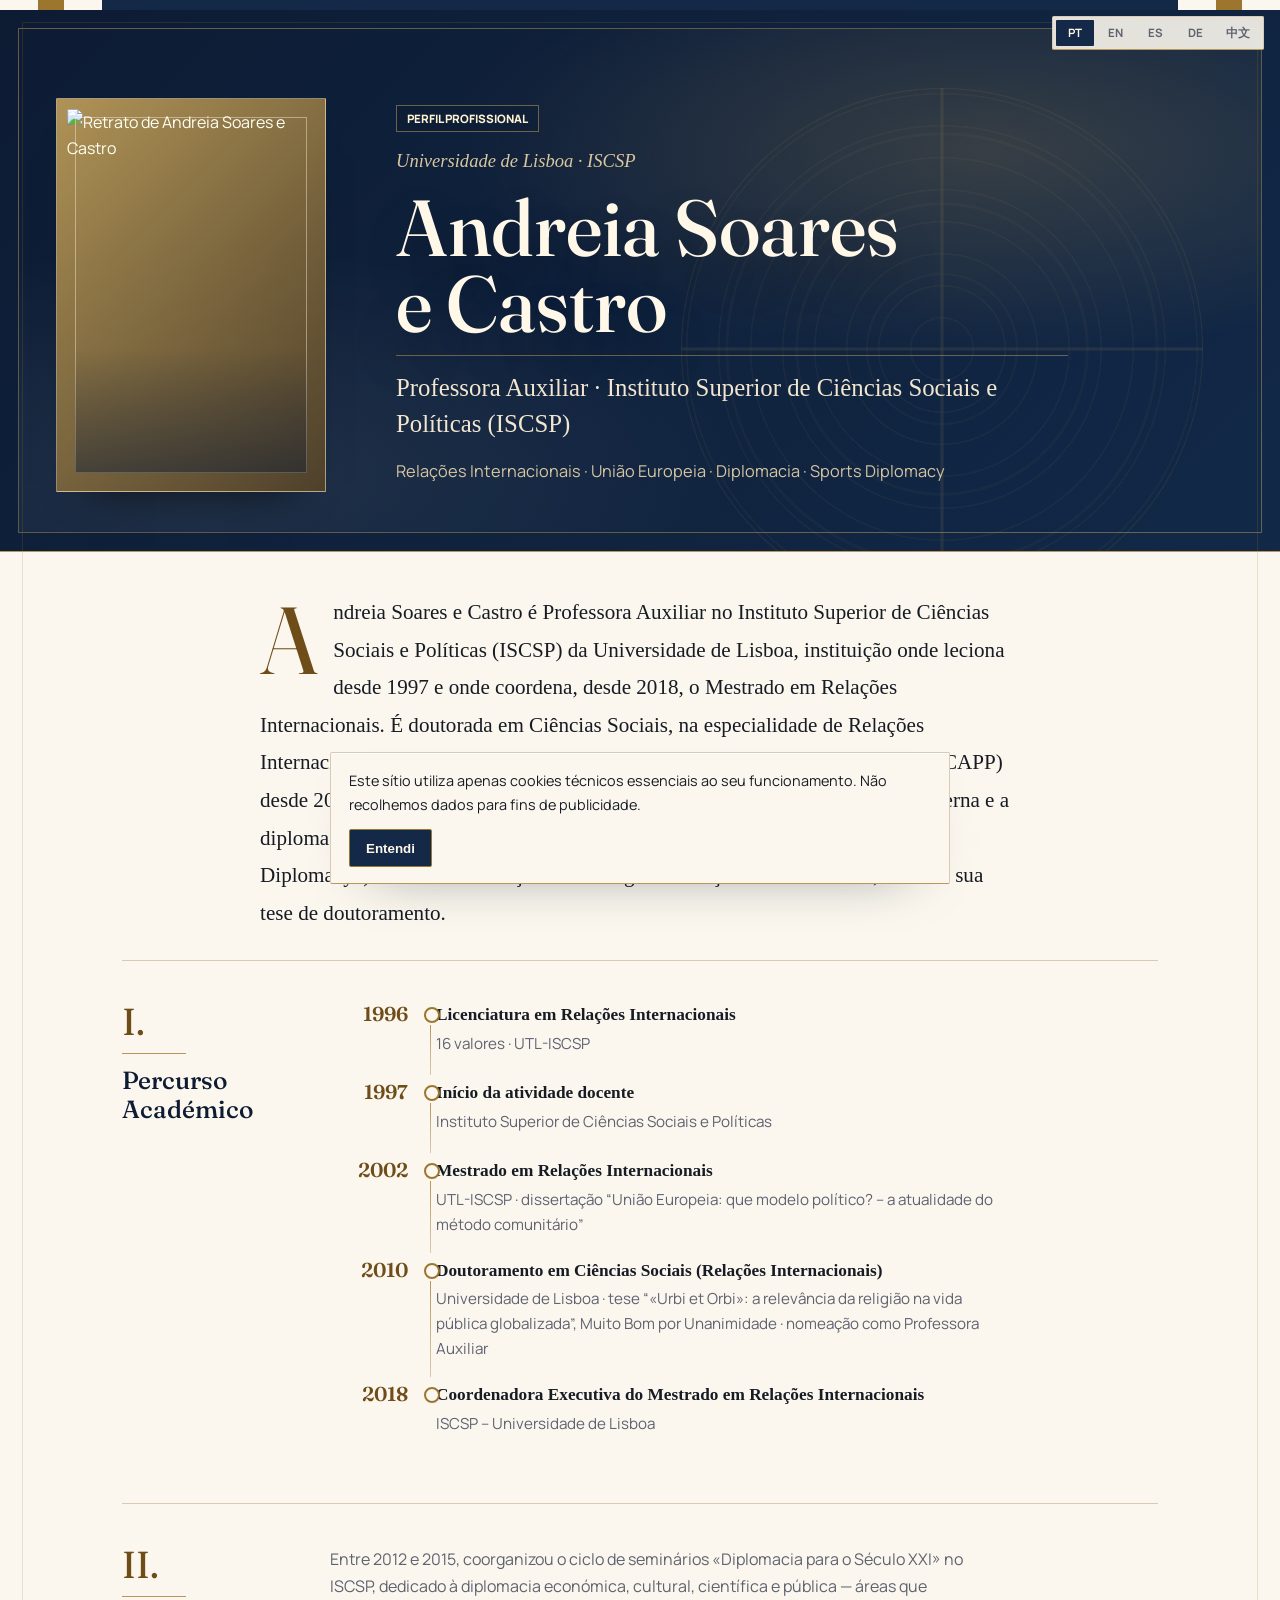
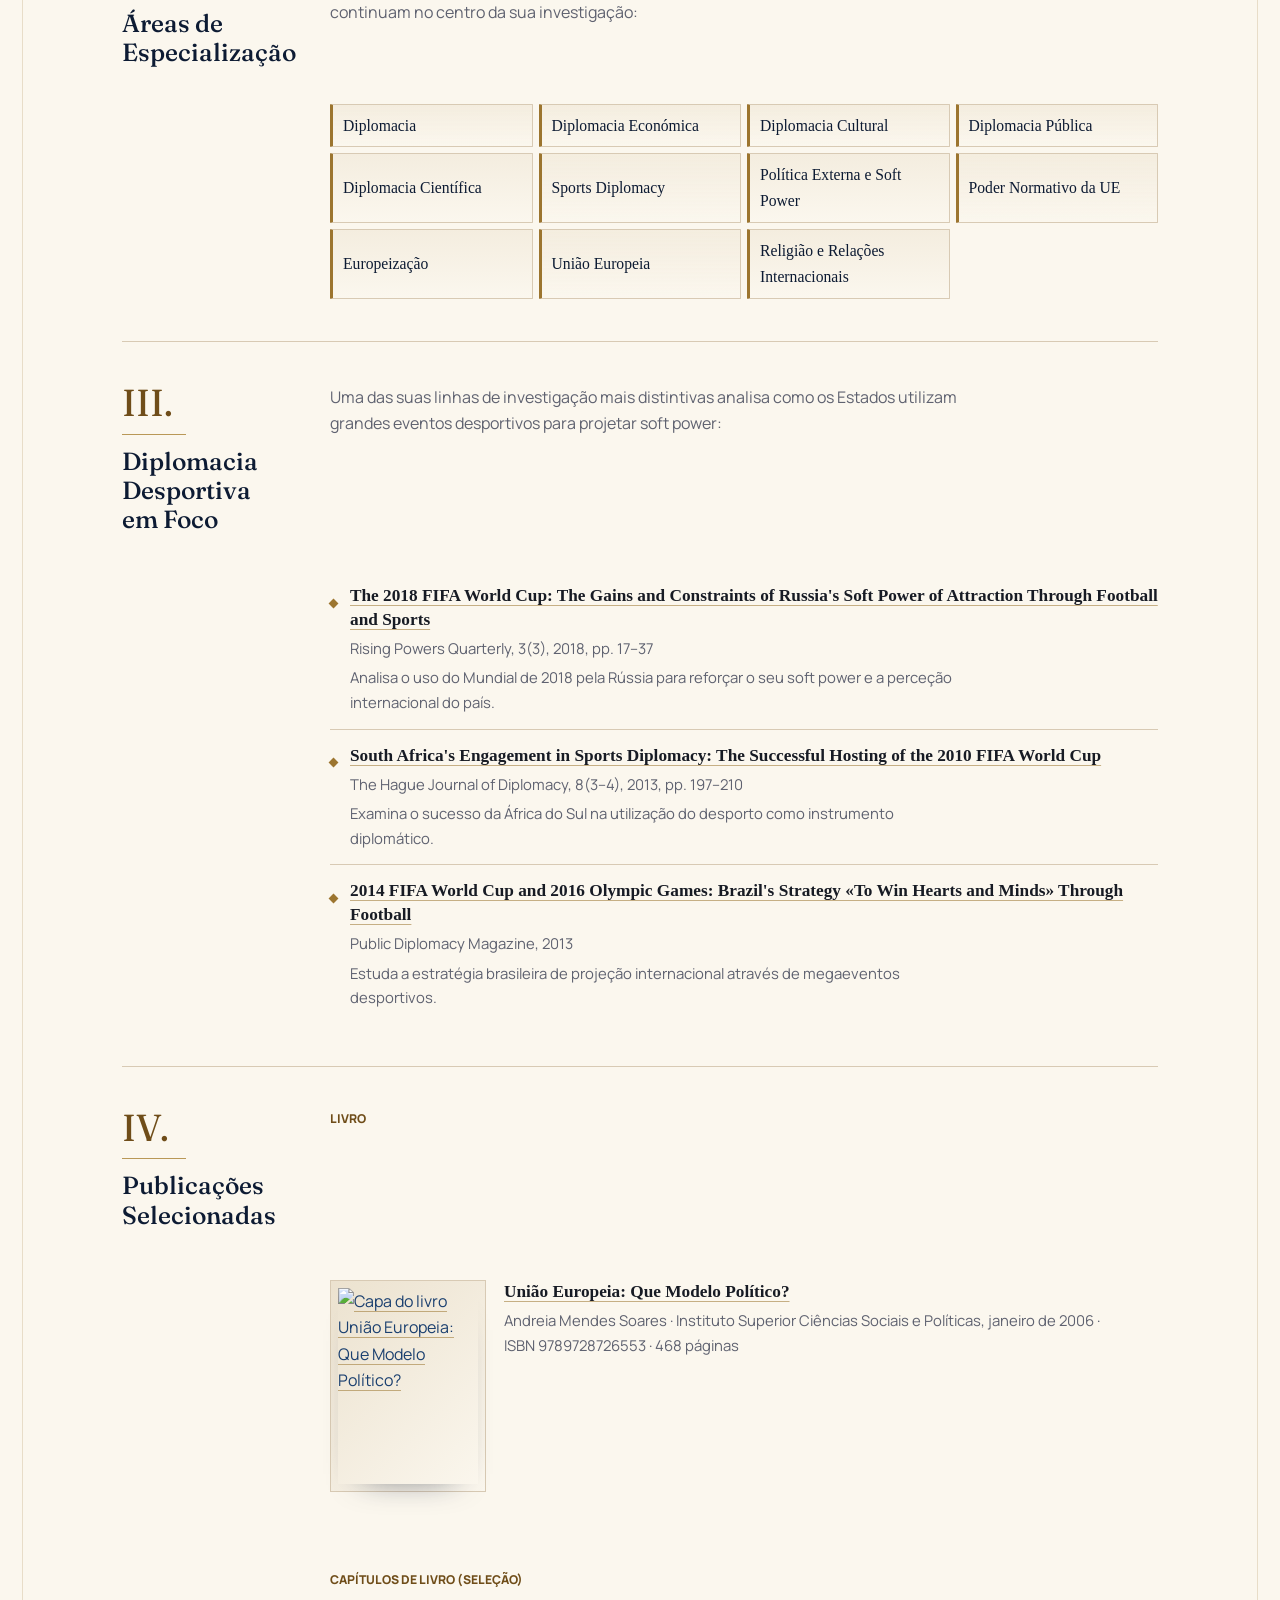
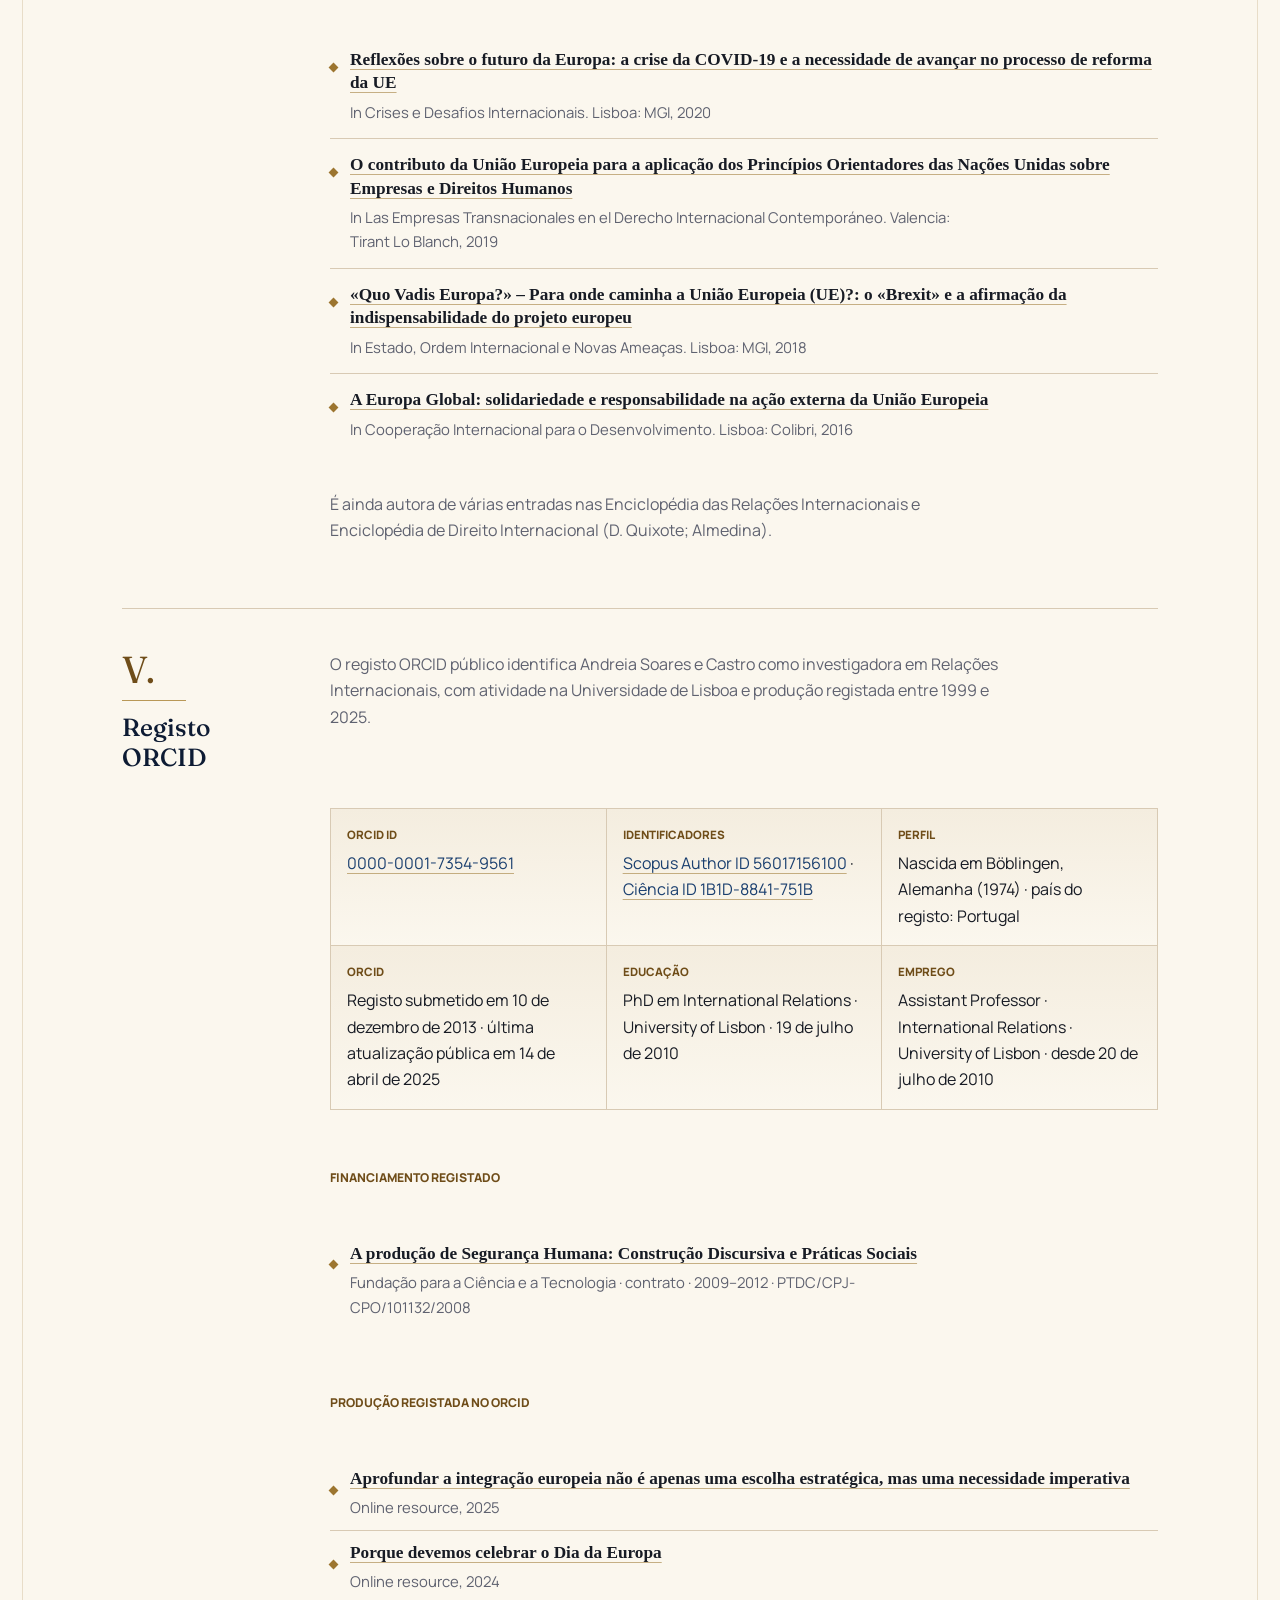
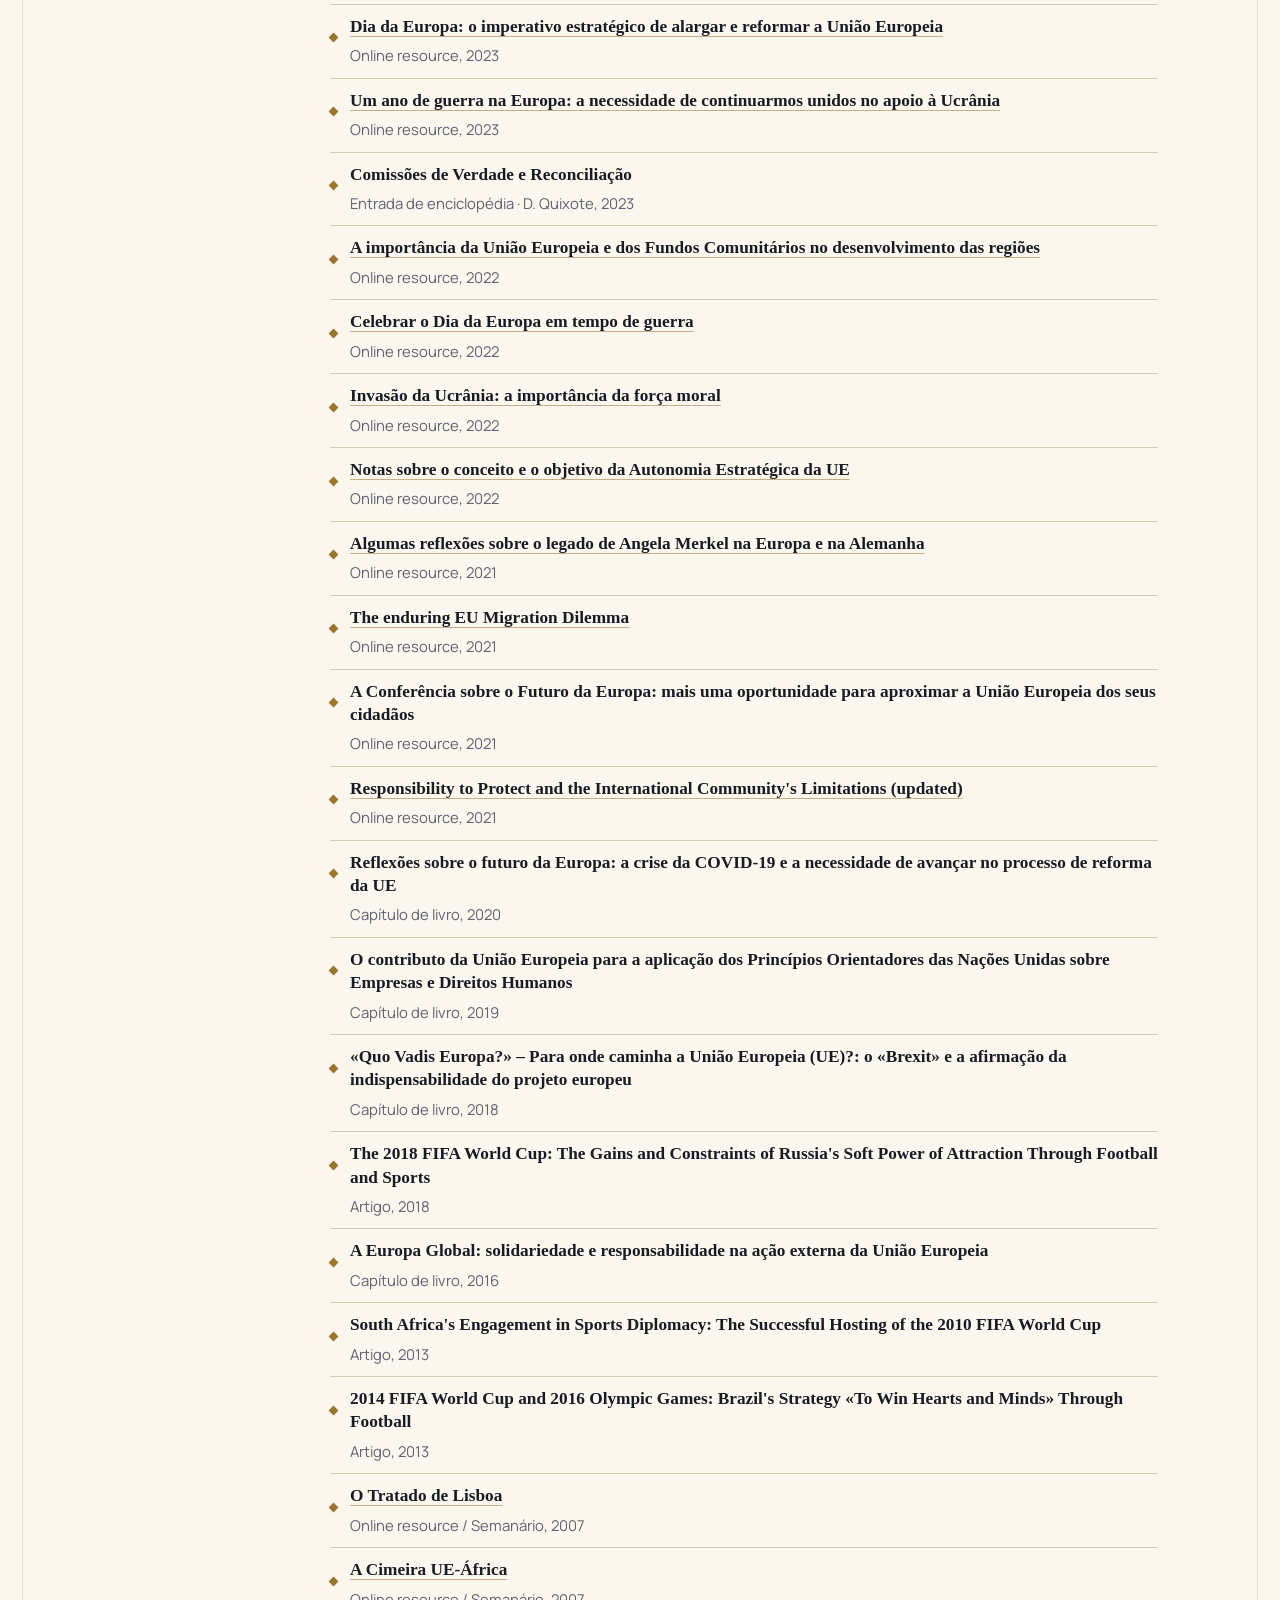
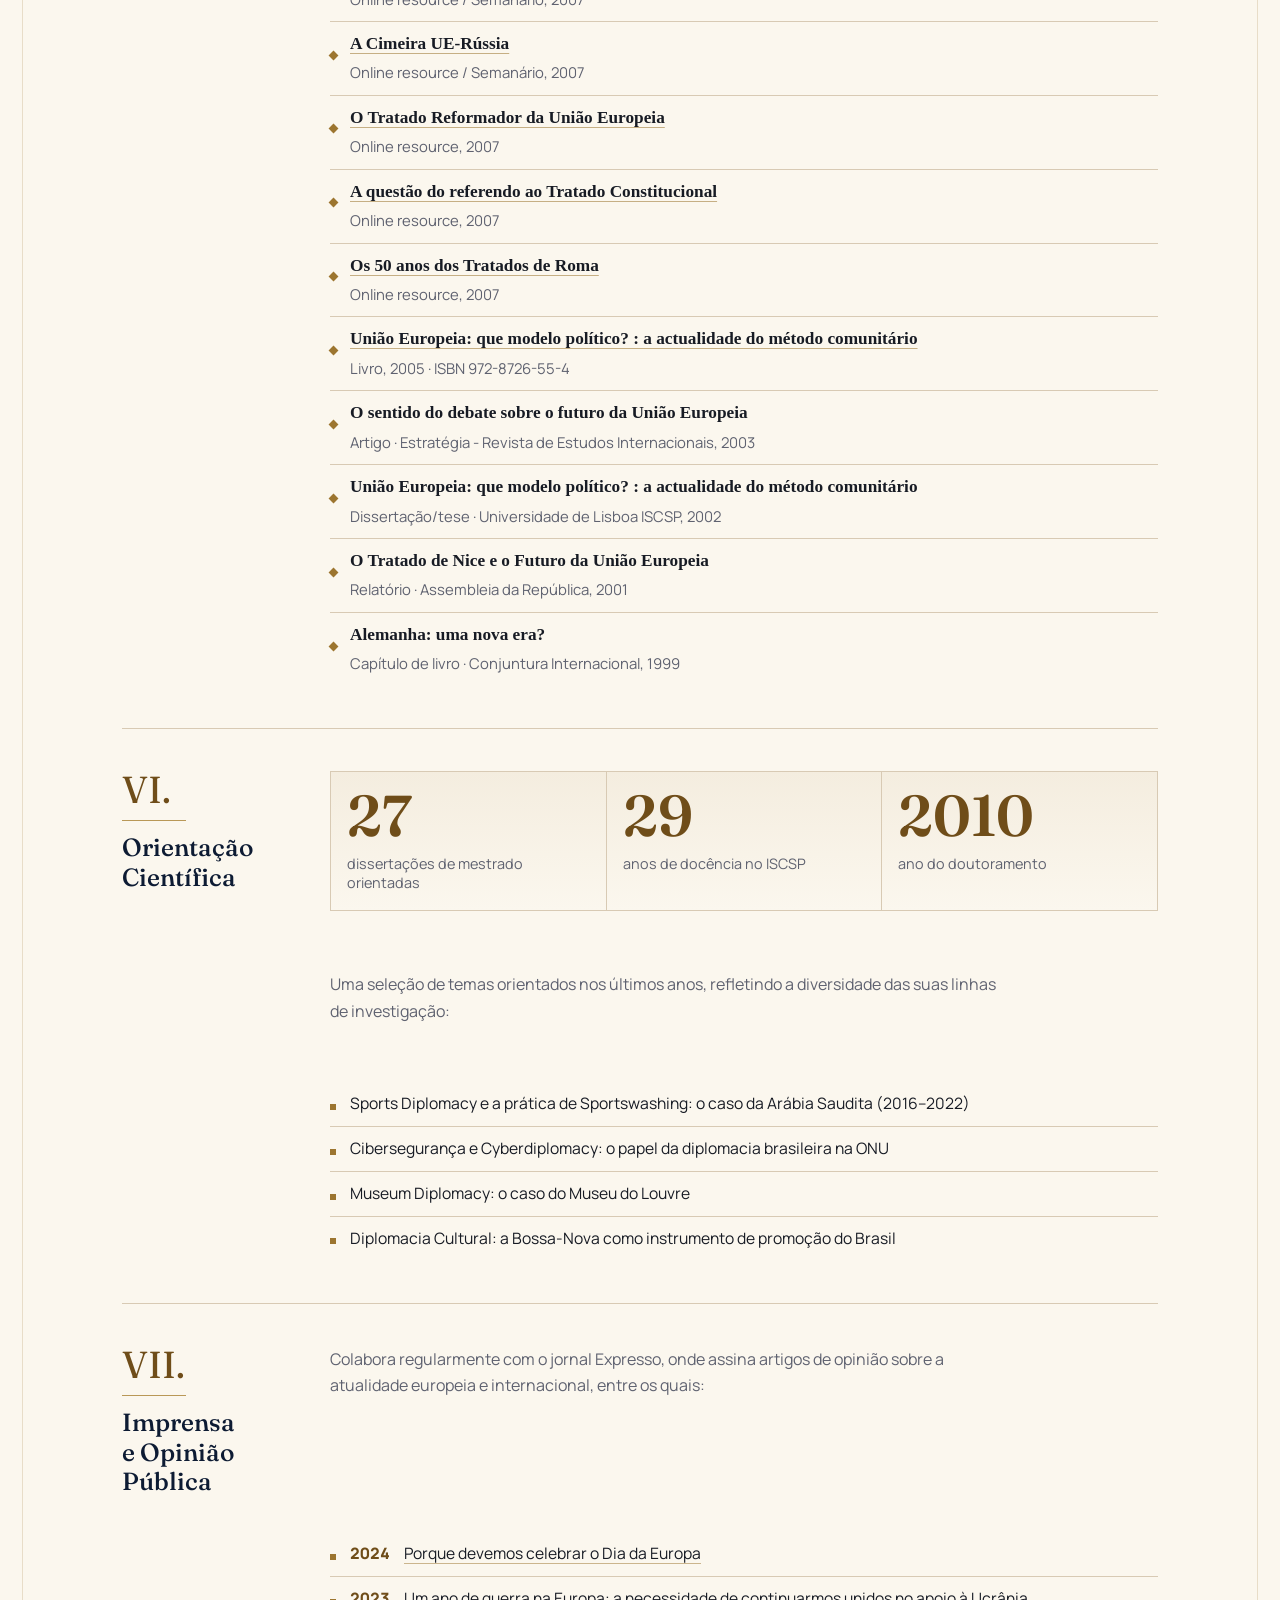
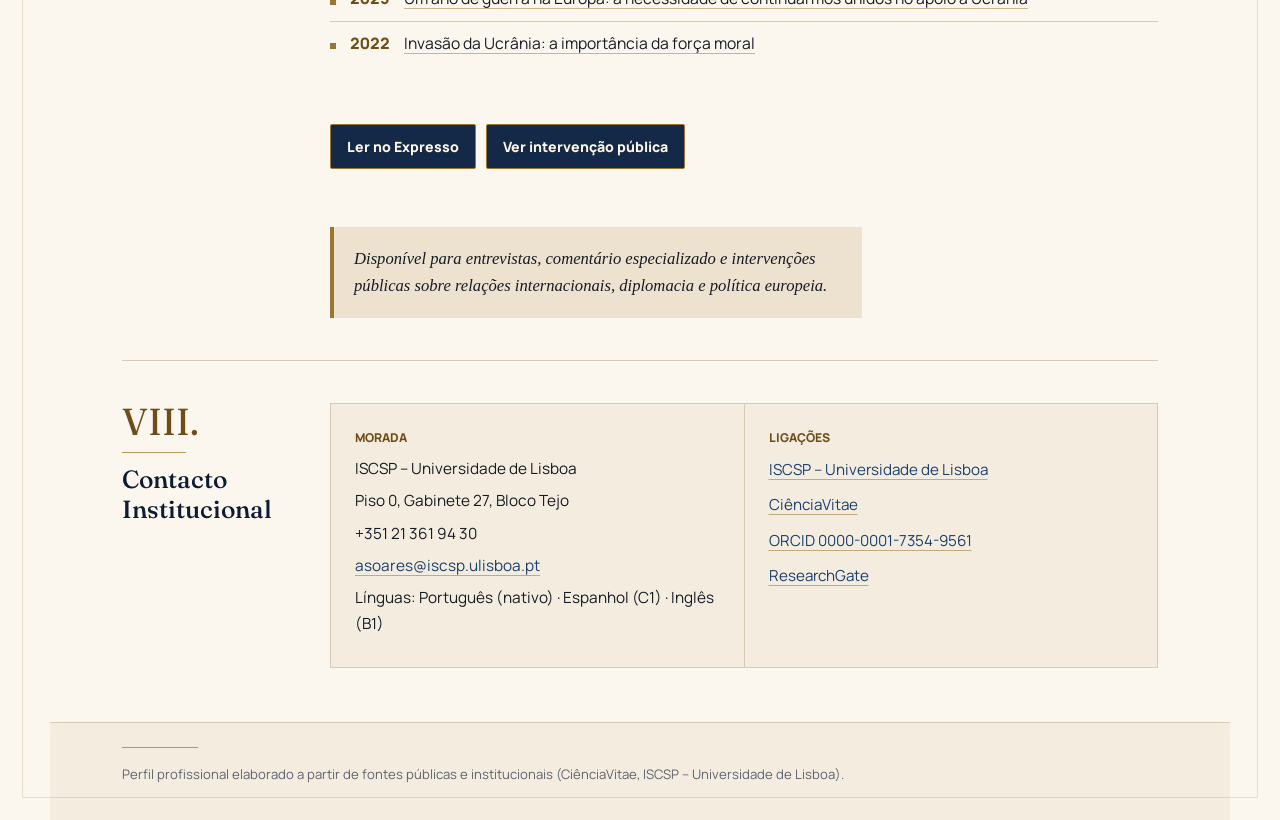
==== commit a882dfb3: "Remove incorrect supervised dissertation topic" ====
--- a/index.html
+++ b/index.html
@@ -123,7 +123,7 @@
         <div class="stat"><span class="num">2010</span><span class="lbl">ano do doutoramento</span></div>
       </div>
       <p class="intro-line">Uma seleção de temas orientados nos últimos anos, refletindo a diversidade das suas linhas de investigação:</p>
-      <ul class="press-list"><li>Diplomacia Digital: a nova estratégia de influência chinesa (2013–2021)</li><li>Sports Diplomacy e a prática de Sportswashing: o caso da Arábia Saudita (2016–2022)</li><li>Cibersegurança e Cyberdiplomacy: o papel da diplomacia brasileira na ONU</li><li>Museum Diplomacy: o caso do Museu do Louvre</li><li>Diplomacia Cultural: a Bossa-Nova como instrumento de promoção do Brasil</li></ul>
+      <ul class="press-list"><li>Sports Diplomacy e a prática de Sportswashing: o caso da Arábia Saudita (2016–2022)</li><li>Cibersegurança e Cyberdiplomacy: o papel da diplomacia brasileira na ONU</li><li>Museum Diplomacy: o caso do Museu do Louvre</li><li>Diplomacia Cultural: a Bossa-Nova como instrumento de promoção do Brasil</li></ul>
     </section>
 
     <section class="dossier">
